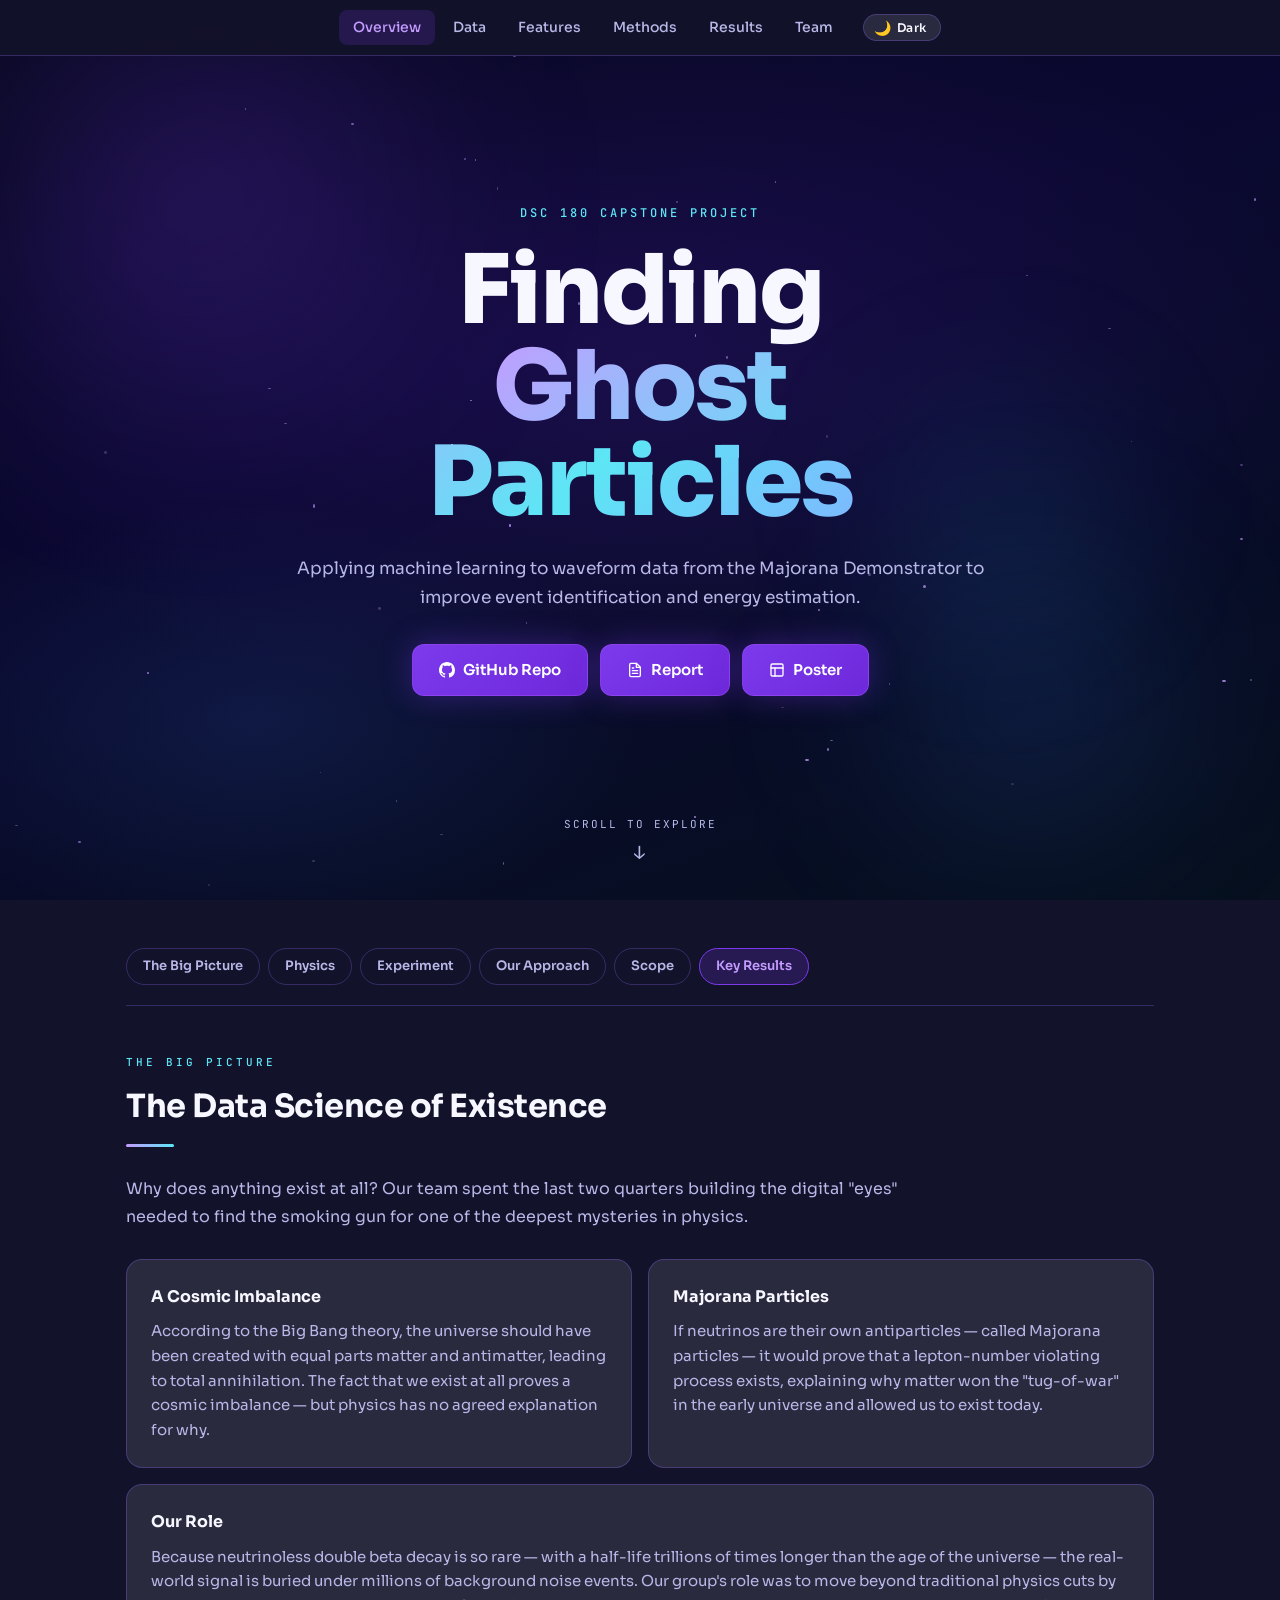
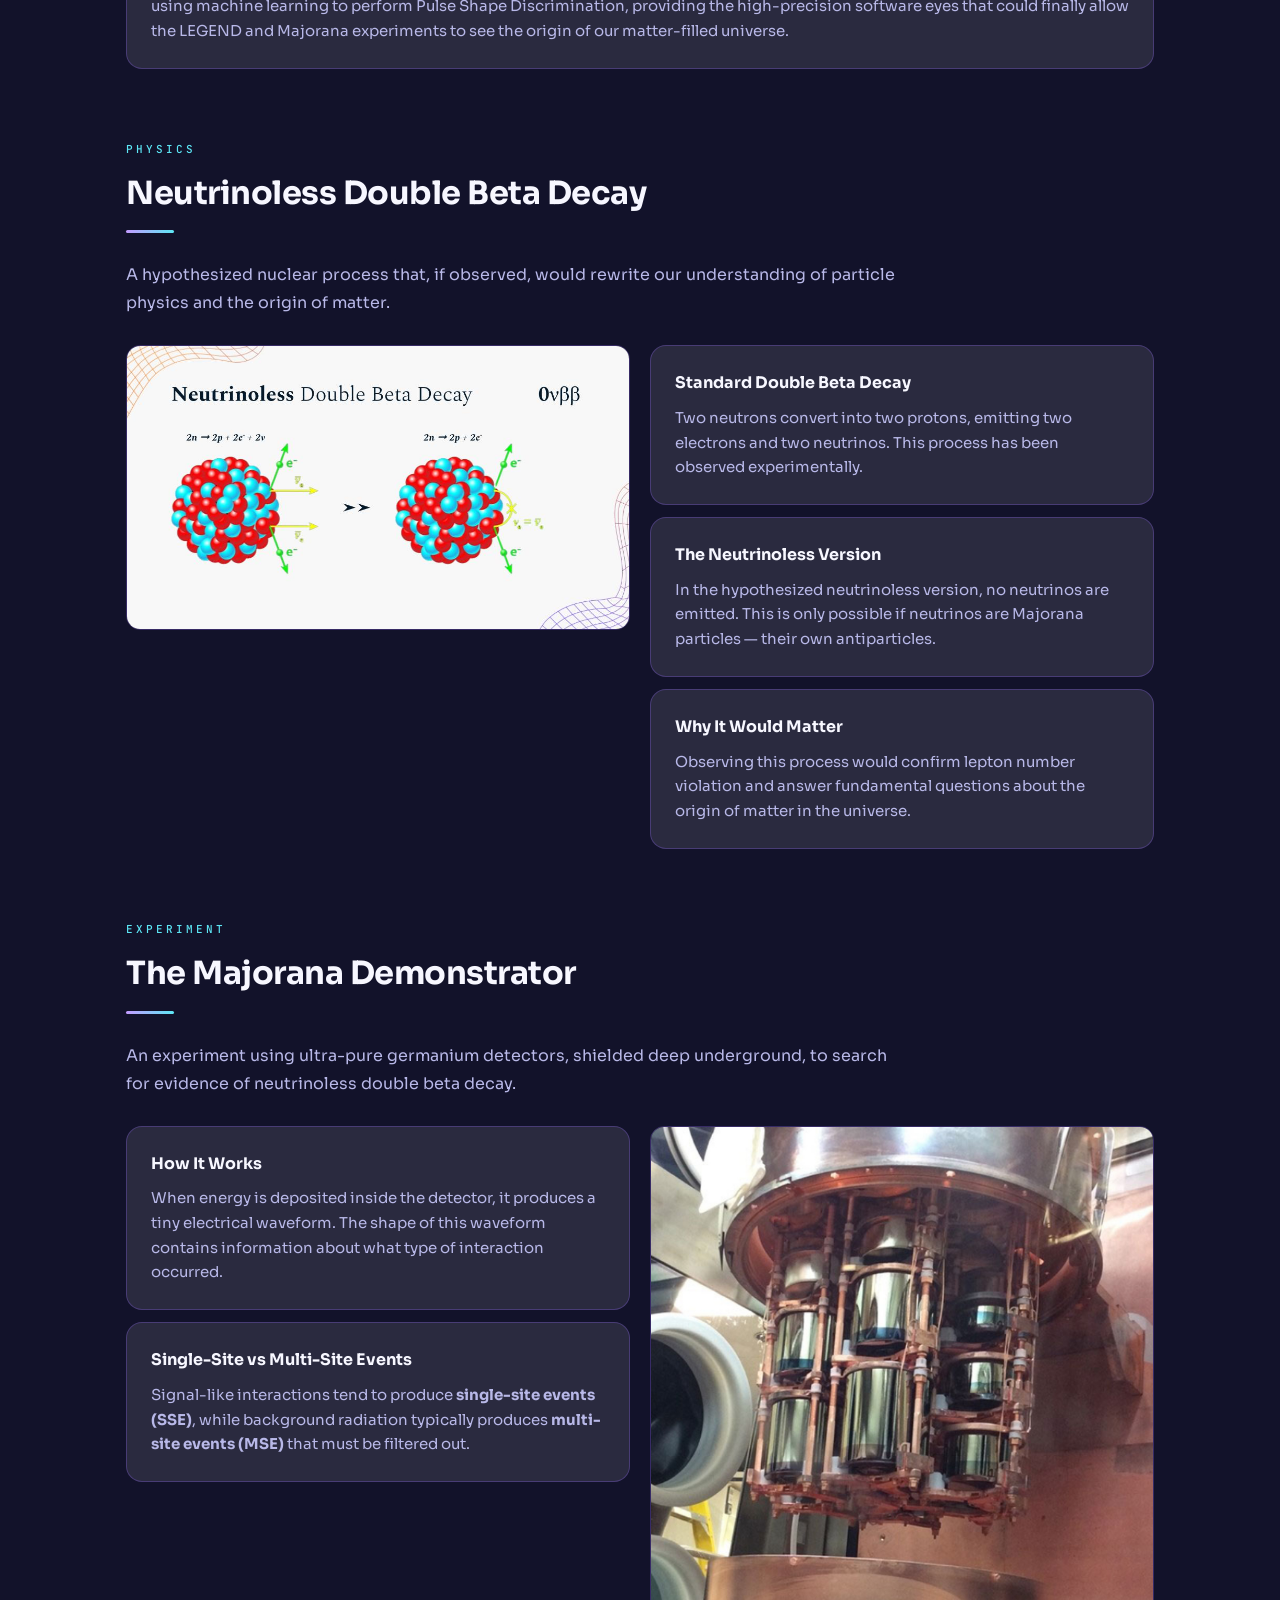
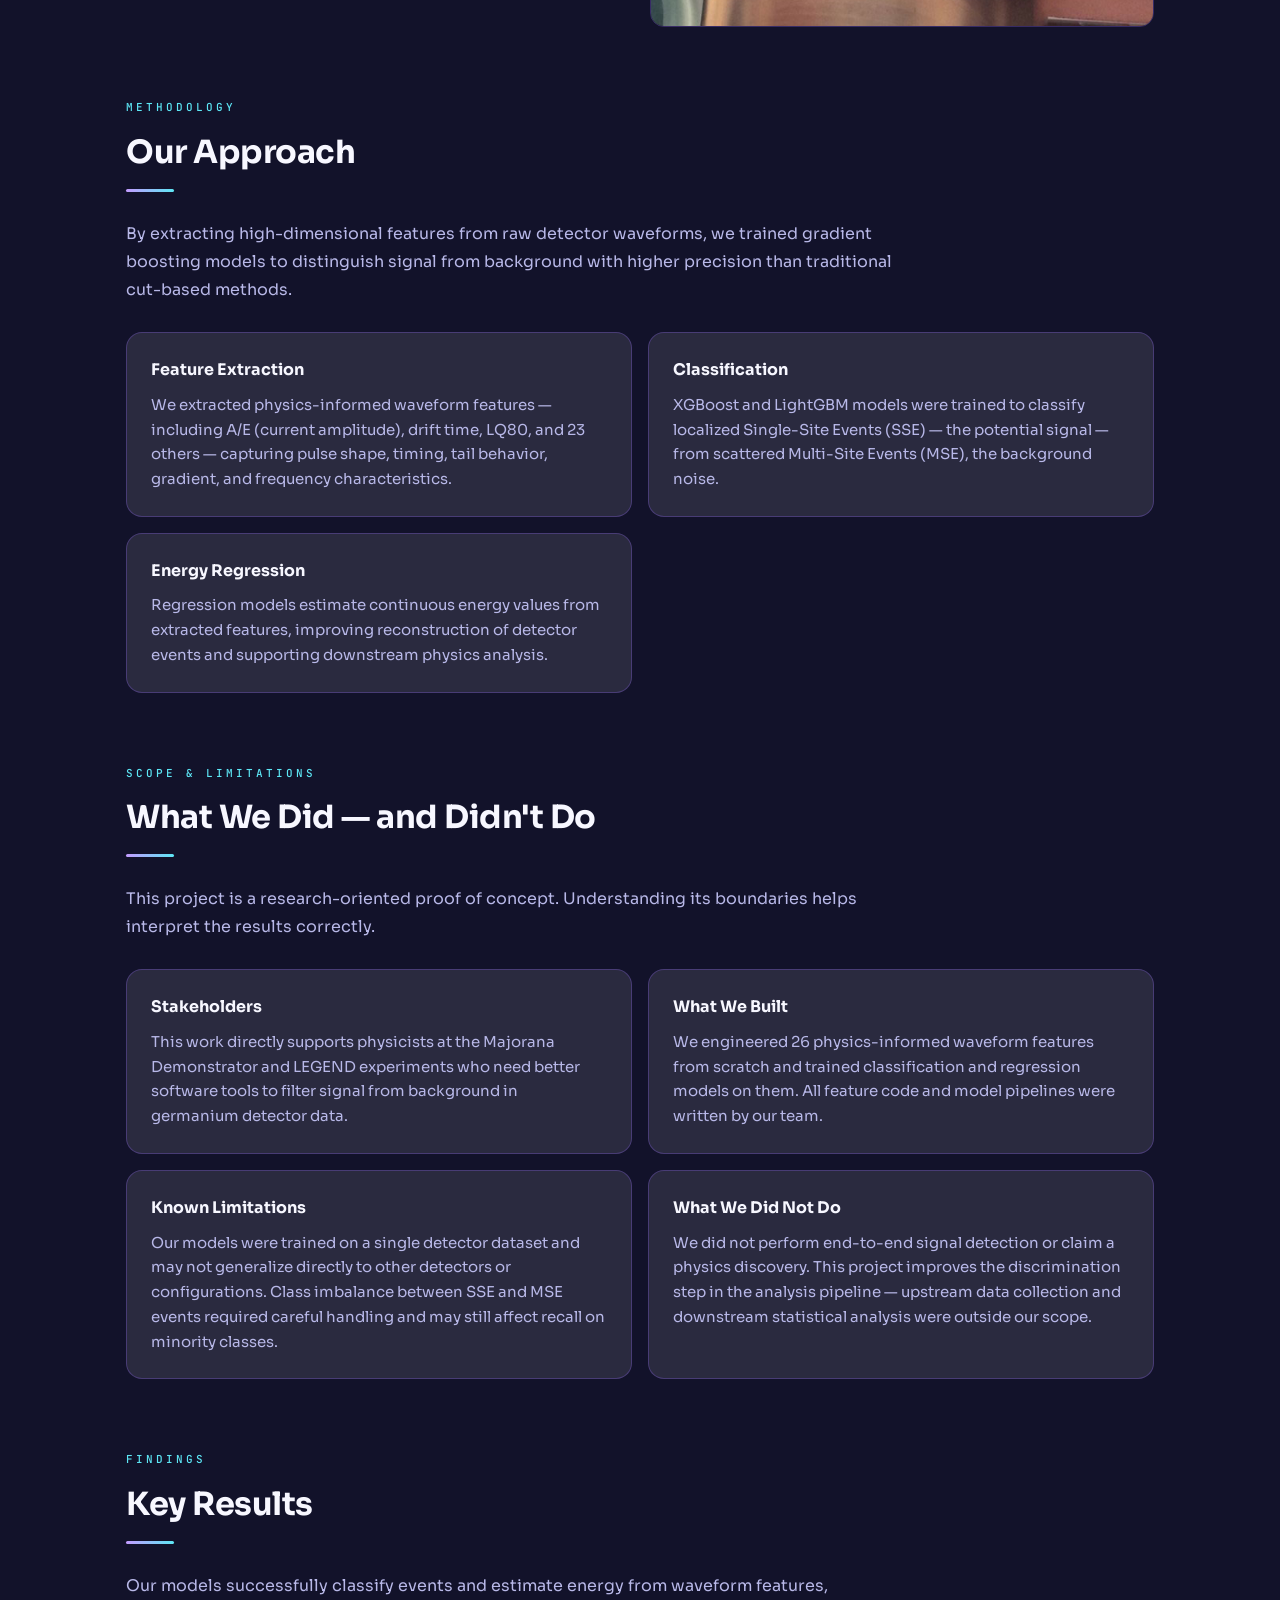
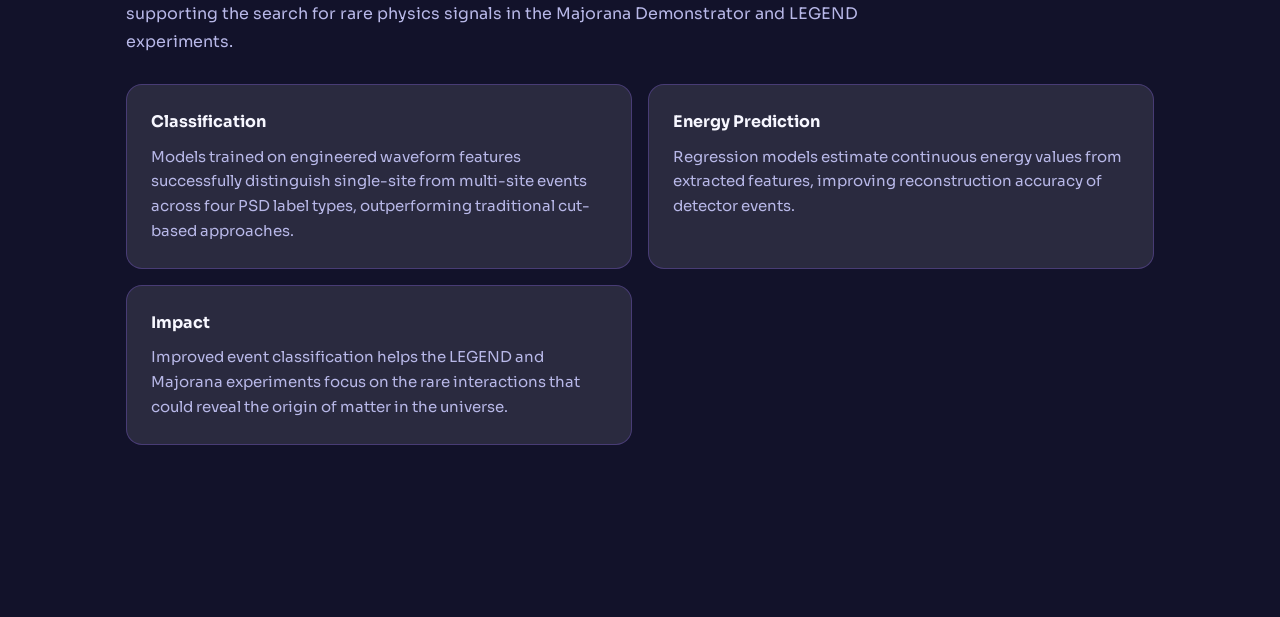
==== docs/index.html @ 9c604a99 "added dark/light theme" ====
<!DOCTYPE html>
<html lang="en">
<head>
  <meta charset="UTF-8" />
  <meta name="viewport" content="width=device-width, initial-scale=1.0" />
  <title>Majorana Neutrino Hunt</title>
  <link rel="preconnect" href="https://fonts.googleapis.com">
  <link rel="preconnect" href="https://fonts.gstatic.com" crossorigin>
  <link href="https://fonts.googleapis.com/css2?family=Sora:wght@300;400;600;700;800&family=JetBrains+Mono:wght@400;500&display=swap" rel="stylesheet">
  <link rel="stylesheet" href="style.css" />
</head>

<script>
  // Apply saved theme immediately
  const saved = localStorage.getItem('theme') || 'dark';
  if (saved === 'light') {
    document.documentElement.setAttribute('data-theme', 'light');
    document.getElementById('theme-toggle').innerHTML = '<span class="toggle-icon">☀️</span><span class="toggle-label">Light</span>';
  }

  function toggleTheme() {
    const isLight = document.documentElement.getAttribute('data-theme') === 'light';
    if (isLight) {
      document.documentElement.removeAttribute('data-theme');
      localStorage.setItem('theme', 'dark');
      document.getElementById('theme-toggle').innerHTML = '<span class="toggle-icon">🌙</span><span class="toggle-label">Dark</span>';
    } else {
      document.documentElement.setAttribute('data-theme', 'light');
      localStorage.setItem('theme', 'light');
      document.getElementById('theme-toggle').innerHTML = '<span class="toggle-icon">☀️</span><span class="toggle-label">Light</span>';
    }
  }
</script>

<body>

  <!-- STICKY TOP NAV -->
  <header class="topnav visible" id="topnav">
    <span class="topnav-brand">Majorana Neutrino Hunt</span>
    <nav class="topnav-links">
      <a href="index.html" class="active">Overview</a>
      <a href="data.html">Data</a>
      <a href="features.html">Features</a>
      <a href="methods.html">Methods</a>
      <a href="results.html">Results</a>
      <a href="team.html">Team</a>
    </nav>
    <button class="theme-toggle" id="theme-toggle" onclick="toggleTheme()">
      <span class="toggle-icon">🌙</span>
      <span class="toggle-label">Dark</span>
    </button>
  </header>

  <!-- HERO -->
  <section class="hero-screen">
    <div class="hero-bg">
      <div class="orb orb1"></div>
      <div class="orb orb2"></div>
      <div class="orb orb3"></div>
      <div class="particle-field" id="particles"></div>
    </div>
    <div class="hero-content">
      <p class="hero-eyebrow">DSC 180 Capstone Project</p>
      <h1 class="hero-title">Finding<br><span class="hero-accent">Ghost Particles</span></h1>
      <p class="hero-sub">
        Applying machine learning to waveform data from the Majorana Demonstrator
        to improve event identification and energy estimation.
      </p>
      <div class="hero-actions">
        <a class="btn-hero primary" href="https://github.com/YooNice100/Majorana-Neutrino-Hunt" target="_blank" rel="noopener noreferrer">
          <svg width="16" height="16" viewBox="0 0 24 24" fill="currentColor"><path d="M12 0C5.37 0 0 5.37 0 12c0 5.31 3.435 9.795 8.205 11.385.6.105.825-.255.825-.57 0-.285-.015-1.23-.015-2.235-3.015.555-3.795-.735-4.035-1.41-.135-.345-.72-1.41-1.23-1.695-.42-.225-1.02-.78-.015-.795.945-.015 1.62.87 1.845 1.23 1.08 1.815 2.805 1.305 3.495.99.105-.78.42-1.305.765-1.605-2.67-.3-5.46-1.335-5.46-5.925 0-1.305.465-2.385 1.23-3.225-.12-.3-.54-1.53.12-3.18 0 0 1.005-.315 3.3 1.23.96-.27 1.98-.405 3-.405s2.04.135 3 .405c2.295-1.56 3.3-1.23 3.3-1.23.66 1.65.24 2.88.12 3.18.765.84 1.23 1.905 1.23 3.225 0 4.605-2.805 5.625-5.475 5.925.435.375.81 1.095.81 2.22 0 1.605-.015 2.895-.015 3.3 0 .315.225.69.825.57A12.02 12.02 0 0 0 24 12c0-6.63-5.37-12-12-12z"/></svg>
          GitHub Repo
        </a>
        <a class="btn-hero primary" href="https://drive.google.com/file/d/1vQ7NH5tyK-c13f5FwqEniKJnLN0Y259-/view?usp=drive_link" target="_blank" rel="noopener noreferrer">
          <svg width="16" height="16" viewBox="0 0 24 24" fill="none" stroke="currentColor" stroke-width="2" stroke-linecap="round" stroke-linejoin="round"><path d="M14 2H6a2 2 0 0 0-2 2v16a2 2 0 0 0 2 2h12a2 2 0 0 0 2-2V8z"/><polyline points="14,2 14,8 20,8"/><line x1="16" y1="13" x2="8" y2="13"/><line x1="16" y1="17" x2="8" y2="17"/><polyline points="10,9 9,9 8,9"/></svg>
          Report
        </a>
        <a class="btn-hero primary" href="https://drive.google.com/file/d/1kSSpaYgGlfLMibaF32auNws9lFXYjbd7/view" target="_blank" rel="noopener noreferrer">
          <svg width="16" height="16" viewBox="0 0 24 24" fill="none" stroke="currentColor" stroke-width="2" stroke-linecap="round" stroke-linejoin="round"><rect x="3" y="3" width="18" height="18" rx="2"/><path d="M3 9h18"/><path d="M9 21V9"/></svg>
          Poster
        </a>
      </div>
    </div>
    <div class="hero-scroll-hint">
      <span>scroll to explore</span>
      <div class="scroll-arrow">↓</div>
    </div>
  </section>



  <main class="content-area">

      <div class="category-nav">
        <a href="#big-picture" class="cat-link active">The Big Picture</a>
        <a href="#physics" class="cat-link">Physics</a>
        <a href="#experiment" class="cat-link">Experiment</a>
        <a href="#approach" class="cat-link">Our Approach</a>
        <a href="#scope" class="cat-link">Scope</a>
        <a href="#results" class="cat-link">Key Results</a>
      </div>

    <!-- WHY THIS MATTERS -->
    <section id="big-picture" class="section">
      <div class="section-label">The Big Picture</div>
      <h2 class="section-heading">The Data Science of Existence</h2>
      <p class="section-intro">
        Why does anything exist at all? Our team spent the last two quarters building
        the digital "eyes" needed to find the smoking gun for one of the deepest
        mysteries in physics.
      </p>
      <div class="card-grid">
        <div class="card">
          <h3>A Cosmic Imbalance</h3>
          <p>
            According to the Big Bang theory, the universe should have been created with
            equal parts matter and antimatter, leading to total annihilation. The fact that
            we exist at all proves a cosmic imbalance — but physics has no agreed explanation for why.
          </p>
        </div>
        <div class="card">
          <h3>Majorana Particles</h3>
          <p>
            If neutrinos are their own antiparticles — called Majorana particles — it would
            prove that a lepton-number violating process exists, explaining why matter won
            the "tug-of-war" in the early universe and allowed us to exist today.
          </p>
        </div>
        <div class="card wide">
          <h3>Our Role</h3>
          <p>
            Because neutrinoless double beta decay is so rare — with a half-life trillions of
            times longer than the age of the universe — the real-world signal is buried under
            millions of background noise events. Our group's role was to move beyond traditional
            physics cuts by using machine learning to perform Pulse Shape Discrimination,
            providing the high-precision software eyes that could finally allow the LEGEND and
            Majorana experiments to see the origin of our matter-filled universe.
          </p>
        </div>
      </div>
    </section>

    <!-- NEUTRINOLESS DOUBLE BETA DECAY -->
    <section id="physics" class="section">
      <div class="section-label">Physics</div>
      <h2 class="section-heading">Neutrinoless Double Beta Decay</h2>
      <p class="section-intro">
        A hypothesized nuclear process that, if observed, would rewrite our understanding
        of particle physics and the origin of matter.
      </p>
      <div class="two-col">
        <div class="image-block">
          <img src="images/neutrinolessdoublebetadecay.jpg"
               alt="Diagram comparing standard double beta decay and neutrinoless double beta decay">
        </div>
        <div class="card-stack">
          <div class="card">
            <h3>Standard Double Beta Decay</h3>
            <p>Two neutrons convert into two protons, emitting two electrons and two neutrinos. This process has been observed experimentally.</p>
          </div>
          <div class="card">
            <h3>The Neutrinoless Version</h3>
            <p>In the hypothesized neutrinoless version, no neutrinos are emitted. This is only possible if neutrinos are Majorana particles — their own antiparticles.</p>
          </div>
          <div class="card">
            <h3>Why It Would Matter</h3>
            <p>Observing this process would confirm lepton number violation and answer fundamental questions about the origin of matter in the universe.</p>
          </div>
        </div>
      </div>
    </section>

    <!-- THE MAJORANA DEMONSTRATOR -->
    <section id="experiment" class="section">
      <div class="section-label">Experiment</div>
      <h2 class="section-heading">The Majorana Demonstrator</h2>
      <p class="section-intro">
        An experiment using ultra-pure germanium detectors, shielded deep underground,
        to search for evidence of neutrinoless double beta decay.
      </p>
      <div class="two-col">
        <div class="card-stack">
          <div class="card">
            <h3>How It Works</h3>
            <p>When energy is deposited inside the detector, it produces a tiny electrical waveform. The shape of this waveform contains information about what type of interaction occurred.</p>
          </div>
          <div class="card">
            <h3>Single-Site vs Multi-Site Events</h3>
            <p>Signal-like interactions tend to produce <strong>single-site events (SSE)</strong>, while background radiation typically produces <strong>multi-site events (MSE)</strong> that must be filtered out.</p>
          </div>
        </div>
        <div class="image-block">
          <img src="images/germaniumdetector.jpg"
               alt="Germanium detector array used in the Majorana Demonstrator experiment">
        </div>
      </div>
    </section>

    <!-- OUR APPROACH -->
    <section id="approach" class="section">
      <div class="section-label">Methodology</div>
      <h2 class="section-heading">Our Approach</h2>
      <p class="section-intro">
        By extracting high-dimensional features from raw detector waveforms, we trained
        gradient boosting models to distinguish signal from background with higher precision
        than traditional cut-based methods.
      </p>
      <div class="card-grid">
        <div class="card">
          <h3>Feature Extraction</h3>
          <p>
            We extracted physics-informed waveform features — including A/E (current amplitude),
            drift time, LQ80, and 23 others — capturing pulse shape, timing, tail behavior,
            gradient, and frequency characteristics.
          </p>
        </div>
        <div class="card">
          <h3>Classification</h3>
          <p>
            XGBoost and LightGBM models were trained to classify localized
            Single-Site Events (SSE) — the potential signal — from scattered
            Multi-Site Events (MSE), the background noise.
          </p>
        </div>
        <div class="card">
          <h3>Energy Regression</h3>
          <p>
            Regression models estimate continuous energy values from extracted features,
            improving reconstruction of detector events and supporting downstream
            physics analysis.
          </p>
        </div>
      </div>
    </section>

    <!-- SCOPE & LIMITATIONS -->
    <section id="scope" class="section">
      <div class="section-label">Scope & Limitations</div>
      <h2 class="section-heading">What We Did — and Didn't Do</h2>
      <p class="section-intro">
        This project is a research-oriented proof of concept. Understanding
        its boundaries helps interpret the results correctly.
      </p>
      <div class="card-grid">
        <div class="card">
          <h3>Stakeholders</h3>
          <p>
            This work directly supports physicists at the Majorana Demonstrator
            and LEGEND experiments who need better software tools to filter signal
            from background in germanium detector data.
          </p>
        </div>
        <div class="card">
          <h3>What We Built</h3>
          <p>
            We engineered 26 physics-informed waveform features from scratch and
            trained classification and regression models on them. All feature
            code and model pipelines were written by our team.
          </p>
        </div>
        <div class="card">
          <h3>Known Limitations</h3>
          <p>
            Our models were trained on a single detector dataset and may not
            generalize directly to other detectors or configurations. Class
            imbalance between SSE and MSE events required careful handling and
            may still affect recall on minority classes.
          </p>
        </div>
        <div class="card">
          <h3>What We Did Not Do</h3>
          <p>
            We did not perform end-to-end signal detection or claim a physics
            discovery. This project improves the discrimination step in the
            analysis pipeline — upstream data collection and downstream
            statistical analysis were outside our scope.
          </p>
        </div>
      </div>
    </section>

    <!-- KEY RESULTS -->
    <section id="results" class="section">
      <div class="section-label">Findings</div>
      <h2 class="section-heading">Key Results</h2>
      <p class="section-intro">
        Our models successfully classify events and estimate energy from waveform features,
        supporting the search for rare physics signals in the Majorana Demonstrator and LEGEND experiments.
      </p>
      <div class="card-grid">
        <div class="card">
          <h3>Classification</h3>
          <p>Models trained on engineered waveform features successfully distinguish single-site from multi-site events across four PSD label types, outperforming traditional cut-based approaches.</p>
        </div>
        <div class="card">
          <h3>Energy Prediction</h3>
          <p>Regression models estimate continuous energy values from extracted features, improving reconstruction accuracy of detector events.</p>
        </div>
        <div class="card">
          <h3>Impact</h3>
          <p>Improved event classification helps the LEGEND and Majorana experiments focus on the rare interactions that could reveal the origin of matter in the universe.</p>
        </div>
      </div>

     
    </section>

  </main>

  <script>
    // Category nav scroll-spy
    const sections = document.querySelectorAll('section[id]');
    const catLinks = document.querySelectorAll('.cat-link');
    const navObs = new IntersectionObserver((entries) => {
      entries.forEach(e => {
        if (e.isIntersecting) {
          catLinks.forEach(l => l.classList.remove('active'));
          const active = document.querySelector(`.cat-link[href="#${e.target.id}"]`);
          if (active) active.classList.add('active');
        }
      });
    }, { rootMargin: '-30% 0px -60% 0px' });
    sections.forEach(s => navObs.observe(s));

    const field = document.getElementById('particles');
    for (let i = 0; i < 60; i++) {
      const dot = document.createElement('div');
      dot.className = 'particle';
      dot.style.cssText = `
        left: ${Math.random() * 100}%;
        top: ${Math.random() * 100}%;
        animation-delay: ${Math.random() * 6}s;
        animation-duration: ${4 + Math.random() * 6}s;
        width: ${1 + Math.random() * 2.5}px;
        height: ${1 + Math.random() * 2.5}px;
        opacity: ${0.2 + Math.random() * 0.6};
      `;
      field.appendChild(dot);
    }
  </script>
</body>
</html>
---- docs/style.css ----
/* ============================================================
   ROOT & RESET
   ============================================================ */

/* DEFAULT: Dark theme */
:root {
  --bg: #12122a;
  --bg-surface: #1a1a3a;
  --text: #f7f7ff;
  --text-muted: #b8b8e8;
  --border: rgba(150, 110, 255, 0.28);
  --accent: #7c3aed;
  --accent-bright: #c39bff;
  --accent-blue: #7fb6ff;
  --accent-cyan: #5de6f5;
  --card-bg: rgba(255, 255, 255, 0.10);
  --card-hover: rgba(124, 58, 237, 0.18);
  --nav-bg: rgba(18, 18, 42, 0.95);
  --nav-h: 56px;
}

/* LIGHT theme overrides */
[data-theme="light"] {
  --bg: #f4f4fb;
  --bg-surface: #eaeaf5;
  --text: #0f0f2a;
  --text-muted: #5a5a8a;
  --border: rgba(100, 60, 200, 0.18);
  --accent: #7c3aed;
  --accent-bright: #6d28d9;
  --accent-blue: #2563eb;
  --accent-cyan: #0891b2;
  --card-bg: rgba(124, 58, 237, 0.06);
  --card-hover: rgba(124, 58, 237, 0.12);
  --nav-bg: rgba(244, 244, 251, 0.95);
}

* { box-sizing: border-box; margin: 0; padding: 0; }

html { scroll-behavior: smooth; }

body {
  font-family: 'Sora', system-ui, sans-serif;
  background: var(--bg);
  color: var(--text);
  line-height: 1.6;
  overflow-x: hidden;
  transition: background 0.3s ease, color 0.3s ease;
}

/* ============================================================
   STICKY TOP NAV
   ============================================================ */
.topnav {
  position: fixed;
  top: 0; left: 0; right: 0;
  z-index: 100;
  height: var(--nav-h);
  background: var(--nav-bg);
  backdrop-filter: blur(16px);
  -webkit-backdrop-filter: blur(16px);
  border-bottom: 1px solid var(--border);
  display: flex;
  align-items: center;
  justify-content: center;
  padding: 0 36px;
  gap: 16px;
  opacity: 0;
  pointer-events: none;
  transform: translateY(-100%);
  transition: opacity 0.3s ease, transform 0.3s ease, background 0.3s ease;
}

.topnav-brand { display: none; }

.topnav.visible {
  opacity: 1;
  pointer-events: all;
  transform: translateY(0);
}

body.subpage .topnav { justify-content: space-between; }

.topnav-links { display: flex; gap: 4px; }

.topnav-links a {
  text-decoration: none;
  color: var(--text-muted);
  padding: 6px 14px;
  border-radius: 8px;
  font-size: 14px;
  font-weight: 500;
  transition: color 0.2s, background 0.2s;
}

.topnav-links a:hover { color: var(--text); background: var(--card-bg); }

.topnav-links a.active {
  color: var(--accent-bright);
  background: rgba(124, 58, 237, 0.18);
}

/* ============================================================
   THEME TOGGLE BUTTON
   ============================================================ */
.theme-toggle {
  display: flex;
  align-items: center;
  gap: 6px;
  background: var(--card-bg);
  border: 1px solid var(--border);
  color: var(--text);
  border-radius: 20px;
  padding: 5px 14px 5px 10px;
  cursor: pointer;
  font-size: 12px;
  font-family: inherit;
  font-weight: 600;
  letter-spacing: 0.3px;
  transition: background 0.2s, border-color 0.2s, color 0.2s;
  flex-shrink: 0;
  white-space: nowrap;
}

.theme-toggle:hover {
  background: var(--card-hover);
  border-color: var(--accent);
}

.theme-toggle .toggle-icon { font-size: 14px; line-height: 1; }

@media (max-width: 640px) {
  .theme-toggle .toggle-label { display: none; }
}

/* ============================================================
   HERO SCREEN
   ============================================================ */
.hero-screen {
  position: relative;
  min-height: 100vh;
  display: flex;
  align-items: center;
  justify-content: center;
  overflow: hidden;
}

.hero-bg {
  position: absolute;
  inset: 0;
  background: radial-gradient(ellipse 80% 60% at 50% 40%, rgba(99, 40, 200, 0.18) 0%, transparent 70%),
              radial-gradient(ellipse 50% 40% at 20% 80%, rgba(59, 130, 246, 0.12) 0%, transparent 60%),
              linear-gradient(160deg, #080820 0%, #0a0830 40%, #06101e 100%);
  transition: background 0.4s ease;
}

[data-theme="light"] .hero-bg {
  background: radial-gradient(ellipse 80% 60% at 50% 40%, rgba(99, 40, 200, 0.10) 0%, transparent 70%),
              radial-gradient(ellipse 50% 40% at 20% 80%, rgba(59, 130, 246, 0.08) 0%, transparent 60%),
              linear-gradient(160deg, #f0f0fa 0%, #ece8f8 40%, #e8f0fb 100%);
}

.orb { position: absolute; border-radius: 50%; filter: blur(80px); pointer-events: none; }

.orb1 {
  width: 600px; height: 600px;
  background: radial-gradient(circle, rgba(124, 58, 237, 0.25) 0%, transparent 70%);
  top: -100px; left: -100px;
  animation: drift1 20s ease-in-out infinite;
}

.orb2 {
  width: 400px; height: 400px;
  background: radial-gradient(circle, rgba(59, 130, 246, 0.2) 0%, transparent 70%);
  bottom: 0; right: 50px;
  animation: drift2 16s ease-in-out infinite;
}

.orb3 {
  width: 300px; height: 300px;
  background: radial-gradient(circle, rgba(6, 182, 212, 0.15) 0%, transparent 70%);
  top: 40%; right: 10%;
  animation: drift1 22s ease-in-out infinite reverse;
}

@keyframes drift1 {
  0%, 100% { transform: translate(0, 0); }
  33% { transform: translate(40px, -30px); }
  66% { transform: translate(-20px, 40px); }
}

@keyframes drift2 {
  0%, 100% { transform: translate(0, 0); }
  50% { transform: translate(-50px, -40px); }
}

.particle-field { position: absolute; inset: 0; }

.particle {
  position: absolute;
  border-radius: 50%;
  background: var(--accent-bright);
  animation: float-particle linear infinite;
}

@keyframes float-particle {
  0% { transform: translateY(0) scale(1); opacity: 0; }
  10% { opacity: 1; }
  90% { opacity: 1; }
  100% { transform: translateY(-80px) scale(0.5); opacity: 0; }
}

.hero-content {
  position: relative;
  z-index: 2;
  text-align: center;
  padding: 40px 24px;
  max-width: 780px;
  animation: hero-in 1.2s cubic-bezier(0.2, 0.8, 0.3, 1) both;
}

@keyframes hero-in {
  from { opacity: 0; transform: translateY(30px); }
  to { opacity: 1; transform: translateY(0); }
}

.hero-eyebrow {
  font-family: 'JetBrains Mono', monospace;
  font-size: 12px;
  font-weight: 500;
  letter-spacing: 3px;
  text-transform: uppercase;
  color: var(--accent-cyan);
  margin-bottom: 20px;
  animation: hero-in 1s 0.1s both;
}

.hero-title {
  font-size: clamp(52px, 10vw, 96px);
  font-weight: 800;
  line-height: 1.0;
  letter-spacing: -2px;
  color: var(--text);
  margin-bottom: 24px;
  animation: hero-in 1s 0.2s both;
}

.hero-accent {
  background: linear-gradient(135deg, var(--accent-bright) 0%, var(--accent-cyan) 60%, var(--accent-blue) 100%);
  -webkit-background-clip: text;
  -webkit-text-fill-color: transparent;
  background-clip: text;
}

.hero-sub {
  font-size: 17px;
  color: var(--text-muted);
  max-width: 56ch;
  margin: 0 auto 32px;
  line-height: 1.7;
  animation: hero-in 1s 0.35s both;
}

.hero-actions {
  animation: hero-in 1s 0.5s both;
  display: flex;
  flex-wrap: wrap;
  gap: 12px;
  justify-content: center;
}

.btn-hero {
  display: inline-flex;
  align-items: center;
  gap: 8px;
  padding: 13px 26px;
  border-radius: 12px;
  text-decoration: none;
  font-weight: 600;
  font-size: 15px;
  transition: all 0.2s ease;
  border: 1px solid transparent;
}

.btn-hero.primary {
  background: linear-gradient(135deg, var(--accent) 0%, #6d28d9 100%);
  color: #fff;
  border-color: rgba(168, 85, 247, 0.4);
  box-shadow: 0 0 30px rgba(124, 58, 237, 0.35);
}

.btn-hero.primary:hover {
  transform: translateY(-2px);
  box-shadow: 0 0 50px rgba(124, 58, 237, 0.55);
}

.btn-hero.secondary {
  background: rgba(255, 255, 255, 0.08);
  color: var(--text);
  border-color: rgba(150, 110, 255, 0.35);
  backdrop-filter: blur(8px);
}

[data-theme="light"] .btn-hero.secondary {
  background: rgba(124, 58, 237, 0.08);
  border-color: var(--border);
}

.btn-hero.secondary:hover {
  background: rgba(255, 255, 255, 0.14);
  border-color: var(--accent-bright);
  transform: translateY(-2px);
}

.hero-scroll-hint {
  position: absolute;
  bottom: 32px;
  left: 50%;
  transform: translateX(-50%);
  display: flex;
  flex-direction: column;
  align-items: center;
  gap: 6px;
  color: var(--text-muted);
  font-size: 11px;
  font-family: 'JetBrains Mono', monospace;
  letter-spacing: 2px;
  text-transform: uppercase;
  animation: scroll-hint-in 1s 1s both;
}

@keyframes scroll-hint-in {
  from { opacity: 0; transform: translateX(-50%) translateY(10px); }
  to   { opacity: 1; transform: translateX(-50%) translateY(0); }
}

.scroll-arrow { animation: bounce 2s ease-in-out infinite; font-size: 18px; }

@keyframes bounce {
  0%, 100% { transform: translateY(0); }
  50% { transform: translateY(6px); }
}

/* ============================================================
   INLINE NAV
   ============================================================ */
.inline-nav {
  background: var(--bg-surface);
  border-bottom: 1px solid var(--border);
  position: relative;
  z-index: 10;
}

.inline-nav.pinned { position: relative; }

.inline-nav-inner {
  max-width: 1100px;
  margin: 0 auto;
  padding: 0 36px;
  display: flex;
  justify-content: center;
}

.inline-nav-links {
  display: flex;
  gap: 2px;
  overflow-x: auto;
  scrollbar-width: none;
  justify-content: center;
}
.inline-nav-links::-webkit-scrollbar { display: none; }

.inline-nav-links a {
  text-decoration: none;
  color: var(--text-muted);
  padding: 14px 18px;
  font-size: 14px;
  font-weight: 500;
  white-space: nowrap;
  border-bottom: 2px solid transparent;
  transition: color 0.2s, border-color 0.2s;
}

.inline-nav-links a:hover { color: var(--text); }

.inline-nav-links a.active {
  color: var(--accent-bright);
  border-bottom-color: var(--accent-bright);
}

/* ============================================================
   MAIN CONTENT
   ============================================================ */
.content-area {
  max-width: 1100px;
  margin: 0 auto;
  padding: 48px 36px 100px;
}

.note-banner {
  display: flex;
  align-items: flex-start;
  gap: 12px;
  background: rgba(109, 40, 217, 0.1);
  border: 1px solid rgba(109, 40, 217, 0.35);
  border-left: 4px solid var(--accent);
  padding: 14px 18px;
  border-radius: 12px;
  color: #c4b5fd;
  font-size: 14px;
  margin-bottom: 48px;
  line-height: 1.5;
}

[data-theme="light"] .note-banner { color: var(--accent); }

.note-icon { font-size: 18px; flex-shrink: 0; }

.section { margin-bottom: 64px; }

.section-heading {
  font-size: 32px;
  font-weight: 700;
  margin-bottom: 28px;
  letter-spacing: -0.5px;
  color: var(--text);
  position: relative;
  padding-bottom: 14px;
}

.section-heading::after {
  content: '';
  position: absolute;
  bottom: 0; left: 0;
  width: 48px; height: 3px;
  background: linear-gradient(90deg, var(--accent-bright), var(--accent-cyan));
  border-radius: 2px;
}

.card-grid { display: grid; grid-template-columns: 1fr 1fr; gap: 16px; }

.card {
  background: var(--card-bg);
  border: 1px solid var(--border);
  border-radius: 16px;
  padding: 24px;
  transition: background 0.2s, border-color 0.2s, transform 0.2s;
}

.card:hover { background: var(--card-hover); border-color: rgba(120, 80, 255, 0.4); transform: translateY(-2px); }
.card.wide { grid-column: 1 / -1; }
.card-icon { font-size: 28px; margin-bottom: 12px; }
.card h3 { font-size: 16px; font-weight: 700; margin-bottom: 10px; color: var(--text); }
.card p { font-size: 15px; color: var(--text-muted); line-height: 1.65; }

/* ============================================================
   RESPONSIVE
   ============================================================ */
@media (max-width: 640px) {
  .card-grid { grid-template-columns: 1fr; }
  .card.wide { grid-column: auto; }
  .topnav-brand { display: none; }
  .hero-title { letter-spacing: -1px; }
  .content-area { padding: 32px 20px 60px; }
  .inline-nav-inner { padding: 0 20px; }
}

/* ============================================================
   SUBPAGE LAYOUT
   ============================================================ */
body.subpage { background: var(--bg); }

body.subpage .topnav {
  opacity: 1;
  pointer-events: all;
  transform: translateY(0);
}

.subpage-layout { padding-top: var(--nav-h); min-height: 100vh; }

.page-header {
  background: linear-gradient(135deg, rgba(99,40,200,0.18) 0%, rgba(59,130,246,0.1) 100%),
              var(--bg-surface);
  border-bottom: 1px solid var(--border);
  padding: 52px 36px 44px;
  transition: background 0.3s ease;
}

[data-theme="light"] .page-header {
  background: linear-gradient(135deg, rgba(124,58,237,0.08) 0%, rgba(59,130,246,0.06) 100%),
              var(--bg-surface);
}

.page-header-inner { max-width: 900px; margin: 0 auto; }

.page-eyebrow {
  font-family: 'JetBrains Mono', monospace;
  font-size: 11px;
  font-weight: 500;
  letter-spacing: 3px;
  text-transform: uppercase;
  color: var(--accent-cyan);
  margin-bottom: 12px;
}

.page-title {
  font-size: clamp(32px, 5vw, 52px);
  font-weight: 800;
  letter-spacing: -1px;
  color: var(--text);
  margin-bottom: 14px;
  line-height: 1.1;
}

.page-desc { font-size: 16px; color: var(--text-muted); max-width: 60ch; line-height: 1.7; }

.subpage-content { max-width: 1100px; margin: 0 auto; padding: 40px 36px 100px; }

.category-nav {
  display: flex;
  gap: 8px;
  flex-wrap: wrap;
  margin-bottom: 48px;
  padding-bottom: 20px;
  border-bottom: 1px solid var(--border);
}

.cat-link {
  text-decoration: none;
  font-size: 13px;
  font-weight: 600;
  padding: 7px 16px;
  border-radius: 999px;
  border: 1px solid var(--border);
  color: var(--text-muted);
  transition: all 0.2s;
}

.cat-link:hover { color: var(--text); border-color: rgba(120,80,255,0.5); }

.cat-link.active {
  background: rgba(124,58,237,0.2);
  border-color: var(--accent);
  color: var(--accent-bright);
}

[data-theme="light"] .cat-link.active { color: var(--accent); }

.feature-section { margin-bottom: 60px; scroll-margin-top: calc(var(--nav-h) + 20px); }
.feature-section-header { margin-bottom: 24px; }
.feature-section-header h2 { font-size: 24px; font-weight: 700; color: var(--text); margin: 8px 0 6px; letter-spacing: -0.3px; }
.feature-section-header p { font-size: 14px; color: var(--text-muted); }

.feature-section-badge {
  display: inline-block;
  font-family: 'JetBrains Mono', monospace;
  font-size: 10px;
  font-weight: 500;
  letter-spacing: 2px;
  text-transform: uppercase;
  padding: 4px 10px;
  border-radius: 4px;
  margin-bottom: 4px;
}

.feature-section-badge.time { background: rgba(124,58,237,0.2); color: #c4b5fd; }
.feature-section-badge.tail { background: rgba(59,130,246,0.2); color: #93c5fd; }
.feature-section-badge.grad { background: rgba(6,182,212,0.2); color: #67e8f9; }
.feature-section-badge.freq { background: rgba(16,185,129,0.2); color: #6ee7b7; }

[data-theme="light"] .feature-section-badge.time { color: #6d28d9; }
[data-theme="light"] .feature-section-badge.tail { color: #1d4ed8; }
[data-theme="light"] .feature-section-badge.grad { color: #0891b2; }
[data-theme="light"] .feature-section-badge.freq { color: #059669; }

.feature-grid { display: grid; grid-template-columns: repeat(auto-fill, minmax(240px, 1fr)); gap: 12px; }

.feature-card {
  background: var(--card-bg);
  border: 1px solid var(--border);
  border-radius: 12px;
  padding: 18px 18px 16px;
  transition: background 0.2s, border-color 0.2s, transform 0.2s;
}

.feature-card:hover { background: var(--card-hover); border-color: rgba(120,80,255,0.4); transform: translateY(-2px); }
.feature-card p { font-size: 13.5px; color: var(--text-muted); line-height: 1.6; margin-top: 10px; }

.feat-tag {
  display: inline-block;
  font-family: 'JetBrains Mono', monospace;
  font-size: 13px;
  font-weight: 500;
  padding: 3px 10px;
  border-radius: 6px;
  letter-spacing: 0.3px;
}

.feat-tag.time { background: rgba(124,58,237,0.2); color: #c4b5fd; }
.feat-tag.tail { background: rgba(59,130,246,0.2); color: #93c5fd; }
.feat-tag.grad { background: rgba(6,182,212,0.2); color: #67e8f9; }
.feat-tag.freq { background: rgba(16,185,129,0.2); color: #6ee7b7; }

[data-theme="light"] .feat-tag.time { color: #6d28d9; }
[data-theme="light"] .feat-tag.tail { color: #1d4ed8; }
[data-theme="light"] .feat-tag.grad { color: #0891b2; }
[data-theme="light"] .feat-tag.freq { color: #059669; }

@media (max-width: 640px) {
  .page-header { padding: 36px 20px 32px; }
  .subpage-content { padding: 28px 20px 60px; }
  .feature-grid { grid-template-columns: 1fr; }
  .stat-row { grid-template-columns: 1fr; }
  .importance-row { grid-template-columns: 120px 1fr 40px; }
  .team-grid { grid-template-columns: 1fr; }
}

/* ============================================================
   RESULTS PAGE COMPONENTS
   ============================================================ */
.results-section-title { margin-bottom: 20px; }
.results-section-title h2 { font-size: 28px; font-weight: 700; color: var(--text); margin: 8px 0 8px; letter-spacing: -0.3px; }
.results-section-title p { font-size: 15px; color: var(--text-muted); max-width: 70ch; line-height: 1.7; }

.results-section-divider { border: none; border-top: 1px solid var(--border); margin-bottom: 40px; }

.metric-strip { display: flex; flex-wrap: wrap; gap: 10px; margin-top: 20px; }

.metric-chip {
  display: flex;
  flex-direction: column;
  gap: 3px;
  background: var(--card-bg);
  border: 1px solid var(--border);
  border-radius: 10px;
  padding: 10px 16px;
  min-width: 140px;
}

.metric-chip-label { font-family: 'JetBrains Mono', monospace; font-size: 10px; letter-spacing: 1.5px; text-transform: uppercase; color: var(--text-muted); }
.metric-chip-value { font-size: 14px; font-weight: 700; color: var(--text); }

.result-subsection {
  background: var(--card-bg);
  border: 1px solid var(--border);
  border-radius: 18px;
  padding: 28px;
  margin-bottom: 20px !important;
  transition: border-color 0.2s;
}

.result-subsection:hover { border-color: rgba(120, 80, 255, 0.35); }

.result-subsection-header {
  display: flex;
  align-items: center;
  justify-content: space-between;
  margin-bottom: 24px;
  flex-wrap: wrap;
  gap: 12px;
}

.result-owner-badge { display: flex; align-items: center; gap: 14px; }

.owner-avatar {
  width: 44px; height: 44px;
  border-radius: 50%;
  display: flex; align-items: center; justify-content: center;
  font-size: 16px; font-weight: 800; color: #fff;
  flex-shrink: 0; letter-spacing: -0.5px;
}

.reg-avatar { background: linear-gradient(135deg, var(--accent) 0%, var(--accent-blue) 100%); font-size: 12px; }

.owner-name { display: block; font-size: 15px; font-weight: 700; color: var(--text); }
.owner-label { display: block; font-family: 'JetBrains Mono', monospace; font-size: 11px; color: var(--text-muted); margin-top: 2px; }

.result-meta-pill {
  font-family: 'JetBrains Mono', monospace;
  font-size: 11px; font-weight: 600;
  letter-spacing: 1px; text-transform: uppercase;
  padding: 5px 14px; border-radius: 999px;
}

.result-meta-pill.time { background: rgba(124,58,237,0.2); color: #c4b5fd; border: 1px solid rgba(124,58,237,0.3); }
.result-meta-pill.tail { background: rgba(59,130,246,0.2); color: #93c5fd; border: 1px solid rgba(59,130,246,0.3); }
.result-meta-pill.grad { background: rgba(6,182,212,0.2); color: #67e8f9; border: 1px solid rgba(6,182,212,0.3); }
.result-meta-pill.freq { background: rgba(16,185,129,0.2); color: #6ee7b7; border: 1px solid rgba(16,185,129,0.3); }

[data-theme="light"] .result-meta-pill.time { color: #6d28d9; }
[data-theme="light"] .result-meta-pill.tail { color: #1d4ed8; }
[data-theme="light"] .result-meta-pill.grad { color: #0891b2; }
[data-theme="light"] .result-meta-pill.freq { color: #059669; }

.result-body { display: grid; grid-template-columns: repeat(3, 1fr); gap: 12px; margin-bottom: 24px; }

.score-card {
  background: rgba(255,255,255,0.03);
  border: 1px solid var(--border);
  border-radius: 12px; padding: 18px 20px; text-align: center;
}

[data-theme="light"] .score-card { background: rgba(124,58,237,0.04); }

.score-label { font-family: 'JetBrains Mono', monospace; font-size: 11px; letter-spacing: 1.5px; text-transform: uppercase; color: var(--text-muted); margin-bottom: 8px; }
.score-value { font-size: 32px; font-weight: 800; letter-spacing: -1px; color: var(--text); line-height: 1; margin-bottom: 4px; }
.score-sub { font-size: 11px; color: var(--text-muted); opacity: 0.6; }

.result-description {
  background: rgba(255,255,255,0.02);
  border-left: 3px solid rgba(120,80,255,0.35);
  border-radius: 0 8px 8px 0;
  padding: 14px 18px; margin-bottom: 20px;
}

[data-theme="light"] .result-description { background: rgba(124,58,237,0.04); }

.result-description p { font-size: 14px; color: var(--text-muted); line-height: 1.7; }

.result-image-slot {
  border: 2px dashed rgba(120,80,255,0.25);
  border-radius: 12px; padding: 40px 24px;
  display: flex; align-items: center; justify-content: center;
  background: rgba(120,80,255,0.03); min-height: 160px;
}

.result-image-slot img { max-width: 100%; border-radius: 8px; }
.image-slot-label { font-size: 13px; color: var(--text-muted); opacity: 0.5; font-style: italic; }

@media (max-width: 640px) {
  .result-body { grid-template-columns: 1fr; }
  .metric-strip { flex-direction: column; }
  .result-subsection { padding: 20px; }
}

/* ============================================================
   PROSE CARD / CITATIONS / PIPELINE
   ============================================================ */
.data-prose-card {
  background: var(--card-bg);
  border: 1px solid var(--border);
  border-radius: 16px; padding: 28px 30px;
  display: flex; flex-direction: column; gap: 16px;
}

.data-prose-card p { font-size: 15px; color: var(--text-muted); line-height: 1.75; }

.citation-row {
  display: flex; align-items: center; justify-content: space-between;
  gap: 20px; flex-wrap: wrap;
  padding-top: 16px; margin-top: 4px;
  border-top: 1px solid var(--border);
}

.citation-label { display: block; font-family: 'JetBrains Mono', monospace; font-size: 10px; letter-spacing: 2px; text-transform: uppercase; color: var(--accent-cyan); margin-bottom: 5px; }
.citation-text { font-size: 13px; color: var(--text-muted); line-height: 1.6; }
.citation-text em { color: var(--text); font-style: italic; }

.citation-link {
  display: inline-flex; align-items: center; gap: 7px;
  font-size: 13px; font-weight: 600; text-decoration: none;
  color: var(--accent-bright); padding: 8px 16px;
  border: 1px solid rgba(124,58,237,0.35); border-radius: 8px;
  white-space: nowrap; transition: background 0.2s, border-color 0.2s; flex-shrink: 0;
}

.citation-link:hover { background: rgba(124,58,237,0.15); border-color: var(--accent-bright); }

.pipeline-steps { display: flex; flex-direction: column; gap: 0; }

.pipeline-step {
  display: flex; gap: 20px; align-items: flex-start;
  background: var(--card-bg); border: 1px solid var(--border);
  border-radius: 14px; padding: 20px 24px;
  transition: background 0.2s, border-color 0.2s;
}

.pipeline-step:hover { background: var(--card-hover); border-color: rgba(120,80,255,0.4); }

.step-num { font-family: 'JetBrains Mono', monospace; font-size: 22px; font-weight: 700; color: var(--accent-bright); opacity: 0.5; min-width: 36px; line-height: 1; padding-top: 3px; }
.step-body h3 { font-size: 16px; font-weight: 700; color: var(--text); margin-bottom: 6px; }
.step-body p { font-size: 14px; color: var(--text-muted); line-height: 1.65; }
.pipeline-arrow { text-align: center; color: var(--accent-bright); font-size: 20px; opacity: 0.4; padding: 6px 0; }

/* ============================================================
   STAT ROW
   ============================================================ */
.stat-row { display: grid; grid-template-columns: repeat(3, 1fr); gap: 16px; }

.stat-card {
  background: var(--card-bg); border: 1px solid var(--border);
  border-radius: 16px; padding: 28px 24px; text-align: center;
  transition: background 0.2s, border-color 0.2s;
}

.stat-card:hover { background: var(--card-hover); border-color: rgba(120,80,255,0.4); }

.stat-value {
  font-size: 42px; font-weight: 800; letter-spacing: -1px;
  background: linear-gradient(135deg, var(--accent-bright), var(--accent-cyan));
  -webkit-background-clip: text; -webkit-text-fill-color: transparent; background-clip: text;
  line-height: 1; margin-bottom: 10px;
}

.stat-unit { font-size: 16px; font-weight: 600; margin-left: 3px; }
.stat-label { font-size: 13px; color: var(--text-muted); font-weight: 500; }

/* ============================================================
   TABLES
   ============================================================ */
.table-wrap { overflow-x: auto; border-radius: 14px; border: 1px solid var(--border); }
.results-table { width: 100%; border-collapse: collapse; font-size: 14px; }

.results-table th {
  background: rgba(255,255,255,0.04);
  color: var(--text-muted); font-weight: 600; font-size: 12px;
  letter-spacing: 1px; text-transform: uppercase;
  padding: 14px 18px; text-align: left;
  border-bottom: 1px solid var(--border);
  font-family: 'JetBrains Mono', monospace;
}

[data-theme="light"] .results-table th { background: var(--card-bg); }

.results-table td { padding: 14px 18px; color: var(--text-muted); border-bottom: 1px solid rgba(120,80,255,0.08); }
.results-table tbody tr:last-child td { border-bottom: none; }
.results-table tbody tr:hover td { background: rgba(124,58,237,0.06); }
.table-note { font-size: 12px; color: var(--text-muted); opacity: 0.6; margin-top: 12px; font-style: italic; }

/* ============================================================
   FEATURE IMPORTANCE BARS
   ============================================================ */
.importance-list { display: flex; flex-direction: column; gap: 12px; }
.importance-row { display: grid; grid-template-columns: 160px 1fr 48px; align-items: center; gap: 16px; }
.importance-name { font-family: 'JetBrains Mono', monospace; font-size: 13px; color: var(--text); font-weight: 500; }
.importance-bar-wrap { background: rgba(255,255,255,0.05); border-radius: 99px; height: 8px; overflow: hidden; }
[data-theme="light"] .importance-bar-wrap { background: rgba(120,80,255,0.1); }
.importance-bar { height: 100%; border-radius: 99px; transition: width 0.6s ease; }
.importance-bar.time { background: linear-gradient(90deg, var(--accent), var(--accent-bright)); }
.importance-bar.tail { background: linear-gradient(90deg, #1d4ed8, #60a5fa); }
.importance-bar.grad { background: linear-gradient(90deg, #0891b2, #67e8f9); }
.importance-bar.freq { background: linear-gradient(90deg, #059669, #6ee7b7); }
.importance-pct { font-family: 'JetBrains Mono', monospace; font-size: 12px; color: var(--text-muted); text-align: right; }

/* ============================================================
   TEAM CARDS
   ============================================================ */
.team-grid { display: grid; grid-template-columns: repeat(auto-fill, minmax(260px, 1fr)); gap: 16px; }

.team-card {
  background: var(--card-bg); border: 1px solid var(--border);
  border-radius: 16px; padding: 24px;
  display: flex; gap: 18px; align-items: flex-start;
  transition: background 0.2s, border-color 0.2s, transform 0.2s;
}

.team-card:hover { background: var(--card-hover); border-color: rgba(120,80,255,0.4); transform: translateY(-2px); }

.team-avatar {
  width: 52px; height: 52px; border-radius: 50%;
  background: linear-gradient(135deg, var(--accent) 0%, var(--accent-cyan) 100%);
  display: flex; align-items: center; justify-content: center;
  font-size: 22px; font-weight: 700; color: #fff; flex-shrink: 0;
}

.team-avatar.advisor { background: linear-gradient(135deg, #059669 0%, #06b6d4 100%); }
.team-info h3 { font-size: 15px; font-weight: 700; color: var(--text); margin-bottom: 4px; }
.team-role { font-size: 13px; color: var(--text-muted); margin-bottom: 12px; }
.team-links { display: flex; gap: 8px; }

.team-link {
  font-size: 12px; font-weight: 600; text-decoration: none;
  color: var(--accent-bright); padding: 4px 10px;
  border: 1px solid rgba(124,58,237,0.35); border-radius: 6px;
  transition: background 0.2s;
}

[data-theme="light"] .team-link { color: var(--accent); }
.team-link:hover { background: rgba(124,58,237,0.15); }

.mono { font-family: 'JetBrains Mono', monospace; font-size: 12px; }
.team-note { font-size: 13px; color: var(--text-muted); opacity: 0.75; margin-top: 6px; line-height: 1.55; }

/* ============================================================
   OVERVIEW PAGE SECTION COMPONENTS
   ============================================================ */
.section { margin-bottom: 72px; }

.section-label {
  font-family: 'JetBrains Mono', monospace;
  font-size: 11px; font-weight: 500;
  letter-spacing: 3px; text-transform: uppercase;
  color: var(--accent-cyan); margin-bottom: 10px;
}

.section-intro { font-size: 16px; color: var(--text-muted); max-width: 65ch; line-height: 1.75; margin-bottom: 28px; }

.two-col { display: grid; grid-template-columns: 1fr 1fr; gap: 20px; align-items: start; }

@media (max-width: 760px) { .two-col { grid-template-columns: 1fr; } }

.image-block img { width: 100%; border-radius: 14px; border: 1px solid var(--border); display: block; }
.card-stack { display: flex; flex-direction: column; gap: 12px; }

/* ============================================================
   LEGACY / OVERRIDE
   ============================================================ */
.container { max-width: 980px; margin: 0 auto; padding: 32px 20px 80px; }

.btn {
  display: inline-block; padding: 10px 14px; border-radius: 10px;
  border: 1px solid var(--border); text-decoration: none;
  font-weight: 600; font-size: 14px; color: var(--text); background: var(--card-bg);
}

.btn.primary { background: var(--accent); color: #fff; border-color: var(--accent); }

.small { color: var(--text); font-size: 18px; }
ul { margin: 10px 0 0 18px; }
.grid { display: grid; grid-template-columns: 1fr; gap: 16px; margin-top: 16px; }

@media (min-width: 900px) { .grid { grid-template-columns: 1fr 1fr; } }
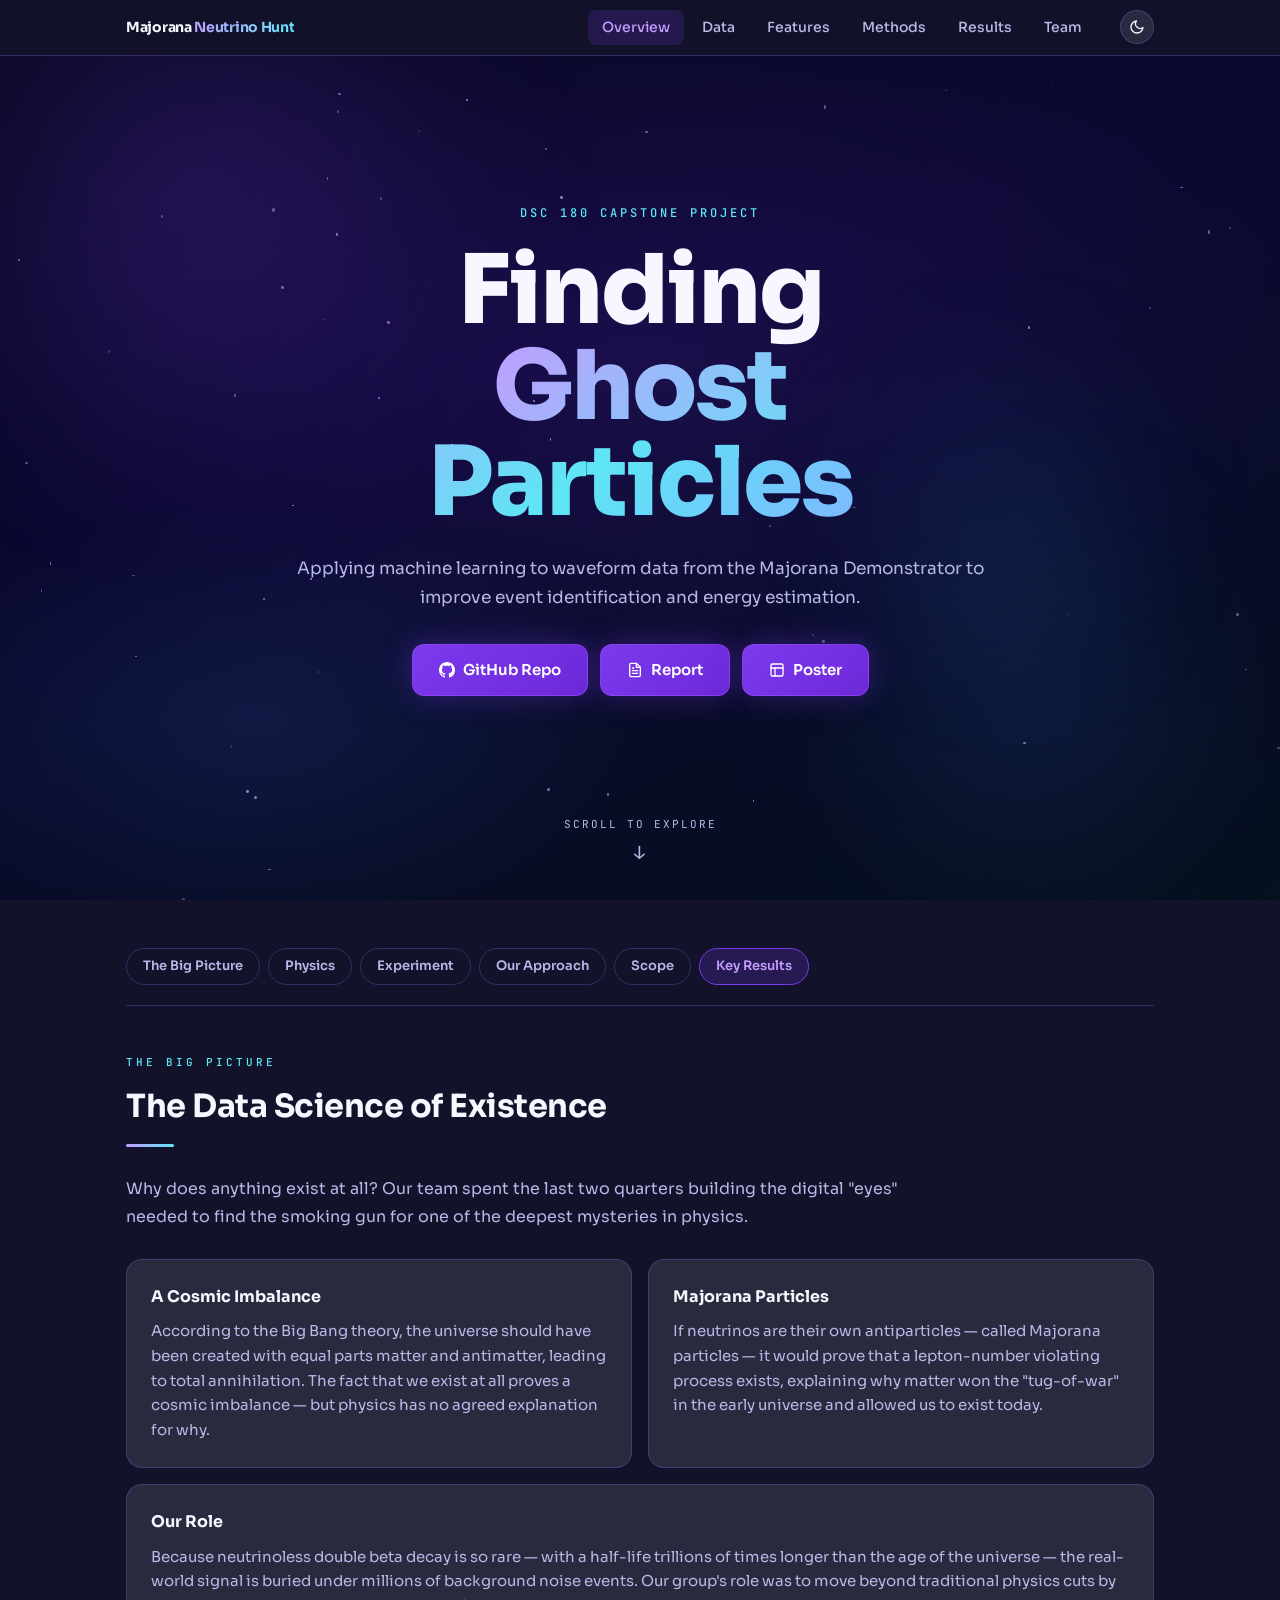
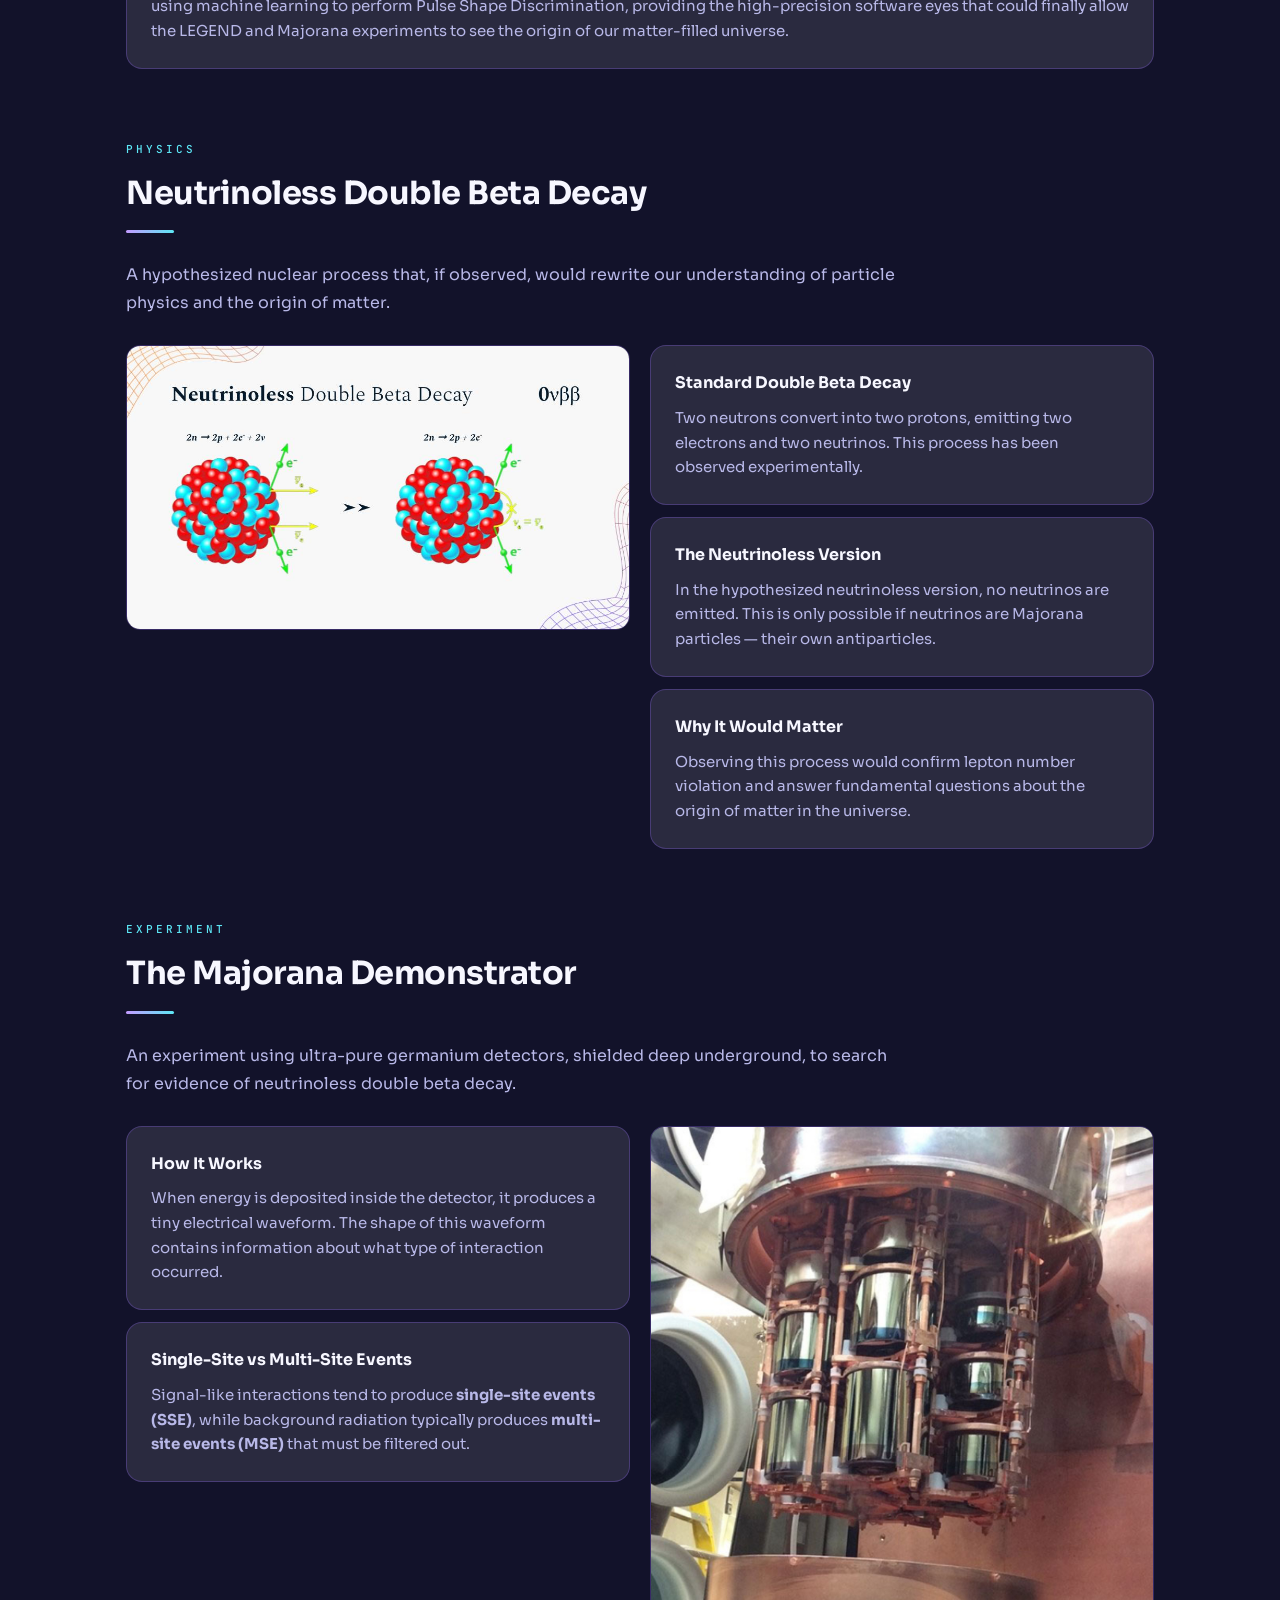
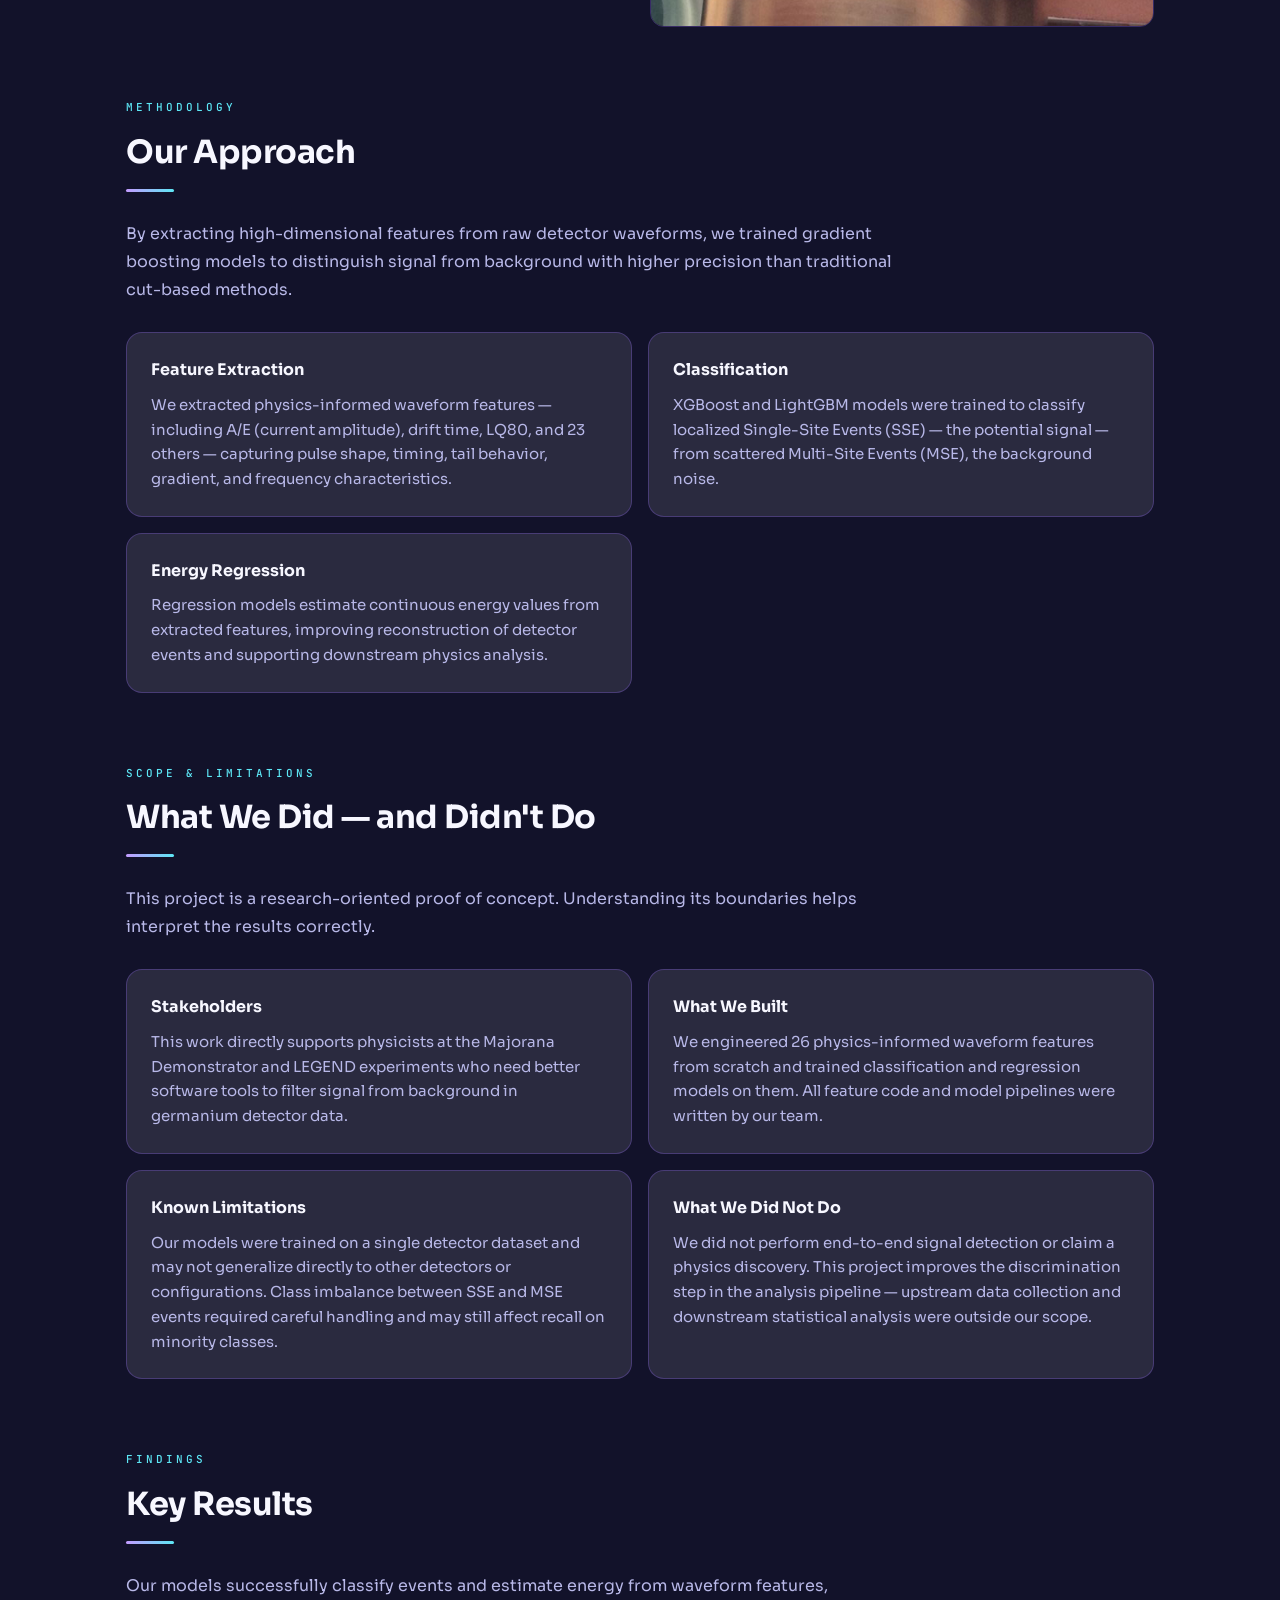
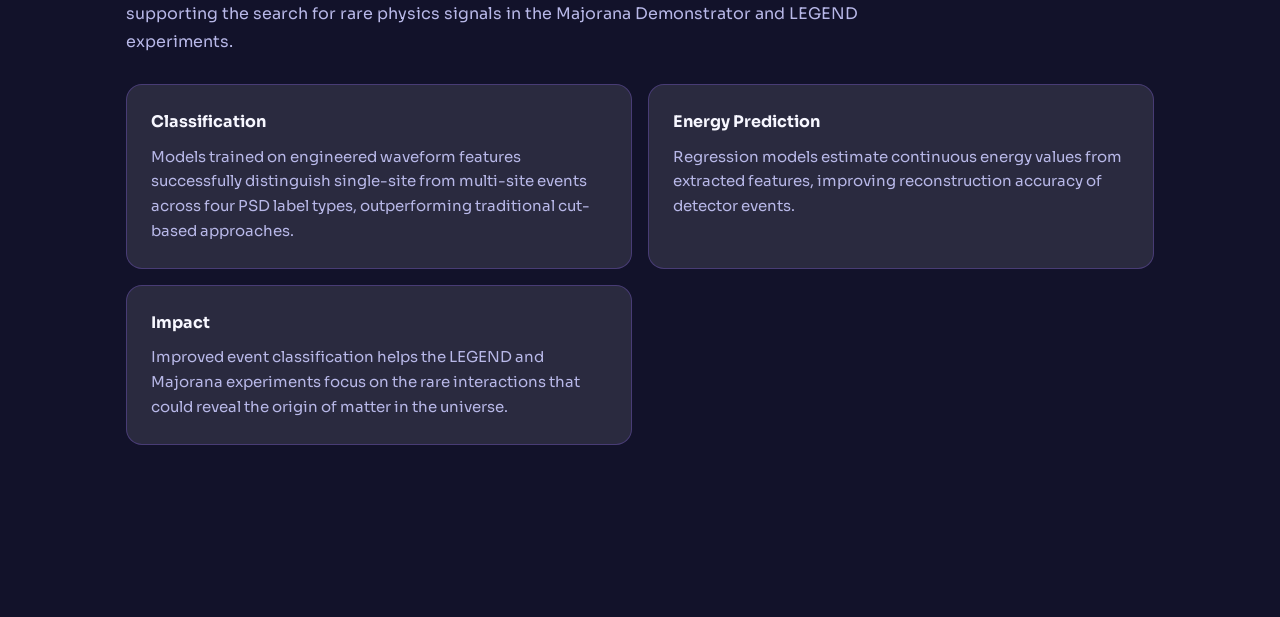
==== commit e37e1c83: "changed nav menu" ====
--- a/docs/index.html
+++ b/docs/index.html
@@ -11,11 +11,17 @@
 </head>
 
 <script>
-  // Apply saved theme immediately
+  const sunIcon = `<svg width="16" height="16" viewBox="0 0 24 24" fill="none" stroke="currentColor" stroke-width="2" stroke-linecap="round" stroke-linejoin="round"><circle cx="12" cy="12" r="5"/><line x1="12" y1="2" x2="12" y2="4"/><line x1="12" y1="20" x2="12" y2="22"/><line x1="4.22" y1="4.22" x2="5.64" y2="5.64"/><line x1="18.36" y1="18.36" x2="19.78" y2="19.78"/><line x1="2" y1="12" x2="4" y2="12"/><line x1="20" y1="12" x2="22" y2="12"/><line x1="4.22" y1="19.78" x2="5.64" y2="18.36"/><line x1="18.36" y1="5.64" x2="19.78" y2="4.22"/></svg>`;
+
+  const moonIcon = `<svg width="16" height="16" viewBox="0 0 24 24" fill="none" stroke="currentColor" stroke-width="2" stroke-linecap="round" stroke-linejoin="round"><path d="M21 12.79A9 9 0 1 1 11.21 3 7 7 0 0 0 21 12.79z"/></svg>`;
+
   const saved = localStorage.getItem('theme') || 'dark';
   if (saved === 'light') {
     document.documentElement.setAttribute('data-theme', 'light');
-    document.getElementById('theme-toggle').innerHTML = '<span class="toggle-icon">☀️</span><span class="toggle-label">Light</span>';
+    document.getElementById('theme-toggle').innerHTML = sunIcon;
+  } else {
+    document.documentElement.removeAttribute('data-theme');
+    document.getElementById('theme-toggle').innerHTML = moonIcon;
   }
 
   function toggleTheme() {
@@ -23,11 +29,11 @@
     if (isLight) {
       document.documentElement.removeAttribute('data-theme');
       localStorage.setItem('theme', 'dark');
-      document.getElementById('theme-toggle').innerHTML = '<span class="toggle-icon">🌙</span><span class="toggle-label">Dark</span>';
+      document.getElementById('theme-toggle').innerHTML = moonIcon;
     } else {
       document.documentElement.setAttribute('data-theme', 'light');
       localStorage.setItem('theme', 'light');
-      document.getElementById('theme-toggle').innerHTML = '<span class="toggle-icon">☀️</span><span class="toggle-label">Light</span>';
+      document.getElementById('theme-toggle').innerHTML = sunIcon;
     }
   }
 </script>
@@ -35,20 +41,23 @@
 <body>
 
   <!-- STICKY TOP NAV -->
-  <header class="topnav visible" id="topnav">
-    <span class="topnav-brand">Majorana Neutrino Hunt</span>
-    <nav class="topnav-links">
-      <a href="index.html" class="active">Overview</a>
-      <a href="data.html">Data</a>
-      <a href="features.html">Features</a>
-      <a href="methods.html">Methods</a>
-      <a href="results.html">Results</a>
-      <a href="team.html">Team</a>
-    </nav>
-    <button class="theme-toggle" id="theme-toggle" onclick="toggleTheme()">
-      <span class="toggle-icon">🌙</span>
-      <span class="toggle-label">Dark</span>
-    </button>
+  <header class="topnav visible">
+    <div class="topnav-inner">
+      <span class="topnav-brand">Majorana <span>Neutrino Hunt</span></span>
+      <div class="topnav-right">
+        <nav class="topnav-links">
+          <a href="index.html" class="active">Overview</a>
+          <a href="data.html">Data</a>
+          <a href="features.html">Features</a>
+          <a href="methods.html">Methods</a>
+          <a href="results.html">Results</a>
+          <a href="team.html">Team</a>
+        </nav>
+        <button class="theme-toggle" id="theme-toggle" onclick="toggleTheme()">
+          <svg width="16" height="16" viewBox="0 0 24 24" fill="none" stroke="currentColor" stroke-width="2" stroke-linecap="round" stroke-linejoin="round"><path d="M21 12.79A9 9 0 1 1 11.21 3 7 7 0 0 0 21 12.79z"/></svg>
+        </button>
+      </div>
+    </div>
   </header>
 
   <!-- HERO -->
--- a/docs/style.css
+++ b/docs/style.css
@@ -63,15 +63,38 @@
   display: flex;
   align-items: center;
   justify-content: center;
-  padding: 0 36px;
-  gap: 16px;
+  padding: 0;          /* remove padding here */
+  gap: 0;
   opacity: 0;
   pointer-events: none;
   transform: translateY(-100%);
   transition: opacity 0.3s ease, transform 0.3s ease, background 0.3s ease;
 }
 
-.topnav-brand { display: none; }
+.topnav-inner {
+  width: 100%;
+  max-width: 1100px;
+  padding: 0 36px;
+  display: flex;
+  align-items: center;
+  justify-content: space-between;
+}
+
+.topnav-brand {
+  font-size: 14px;
+  font-weight: 700;
+  color: var(--text);
+  letter-spacing: -0.3px;
+  white-space: nowrap;
+  flex-shrink: 0;
+}
+
+.topnav-brand span {
+  background: linear-gradient(135deg, var(--accent-bright), var(--accent-cyan));
+  -webkit-background-clip: text;
+  -webkit-text-fill-color: transparent;
+  background-clip: text;
+}
 
 .topnav.visible {
   opacity: 1;
@@ -79,9 +102,15 @@
   transform: translateY(0);
 }
 
-body.subpage .topnav { justify-content: space-between; }
-
-.topnav-links { display: flex; gap: 4px; }
+body.subpage .topnav {
+  justify-content: center;   /* change from space-between to center */
+}
+
+.topnav-links {
+  display: flex;
+  gap: 4px;
+  margin-left: auto;
+}
 
 .topnav-links a {
   text-decoration: none;
@@ -100,26 +129,36 @@
   background: rgba(124, 58, 237, 0.18);
 }
 
+.topnav-links {
+  display: flex;
+  gap: 4px;
+}
+
+.topnav-right {
+  display: flex;
+  align-items: center;
+  gap: 24px;
+  margin-left: auto;
+}
+
 /* ============================================================
    THEME TOGGLE BUTTON
    ============================================================ */
 .theme-toggle {
-  display: flex;
-  align-items: center;
-  gap: 6px;
   background: var(--card-bg);
   border: 1px solid var(--border);
   color: var(--text);
-  border-radius: 20px;
-  padding: 5px 14px 5px 10px;
+  border-radius: 50%;
+  width: 34px;
+  height: 34px;
+  display: flex;
+  align-items: center;
+  justify-content: center;
   cursor: pointer;
-  font-size: 12px;
-  font-family: inherit;
-  font-weight: 600;
-  letter-spacing: 0.3px;
-  transition: background 0.2s, border-color 0.2s, color 0.2s;
+  font-size: 16px;
+  transition: background 0.2s, border-color 0.2s;
   flex-shrink: 0;
-  white-space: nowrap;
+  margin-left: auto;
 }
 
 .theme-toggle:hover {
@@ -715,7 +754,7 @@
 
 [data-theme="light"] .result-description { background: rgba(124,58,237,0.04); }
 
-.result-description p { font-size: 14px; color: var(--text-muted); line-height: 1.7; }
+.result-description p, .result-description li { font-size: 14px; color: var(--text-muted); line-height: 1.7; }
 
 .result-image-slot {
   border: 2px dashed rgba(120,80,255,0.25);
@@ -919,4 +958,33 @@
 ul { margin: 10px 0 0 18px; }
 .grid { display: grid; grid-template-columns: 1fr; gap: 16px; margin-top: 16px; }
 
-@media (min-width: 900px) { .grid { grid-template-columns: 1fr 1fr; } }+@media (min-width: 900px) { .grid { grid-template-columns: 1fr 1fr; } }
+
+@media (max-width: 640px) {
+  .topnav {
+    padding: 0 12px;
+    gap: 8px;
+  }
+
+  .topnav-links {
+    overflow-x: auto;
+    scrollbar-width: none;
+    flex-shrink: 1;
+    min-width: 0;
+  }
+
+  .topnav-links::-webkit-scrollbar { display: none; }
+
+  .topnav-links a {
+    padding: 5px 8px;
+    font-size: 12px;
+    white-space: nowrap;
+  }
+
+  .theme-toggle {
+    width: 28px;
+    height: 28px;
+    font-size: 13px;
+    flex-shrink: 0;
+  }
+}
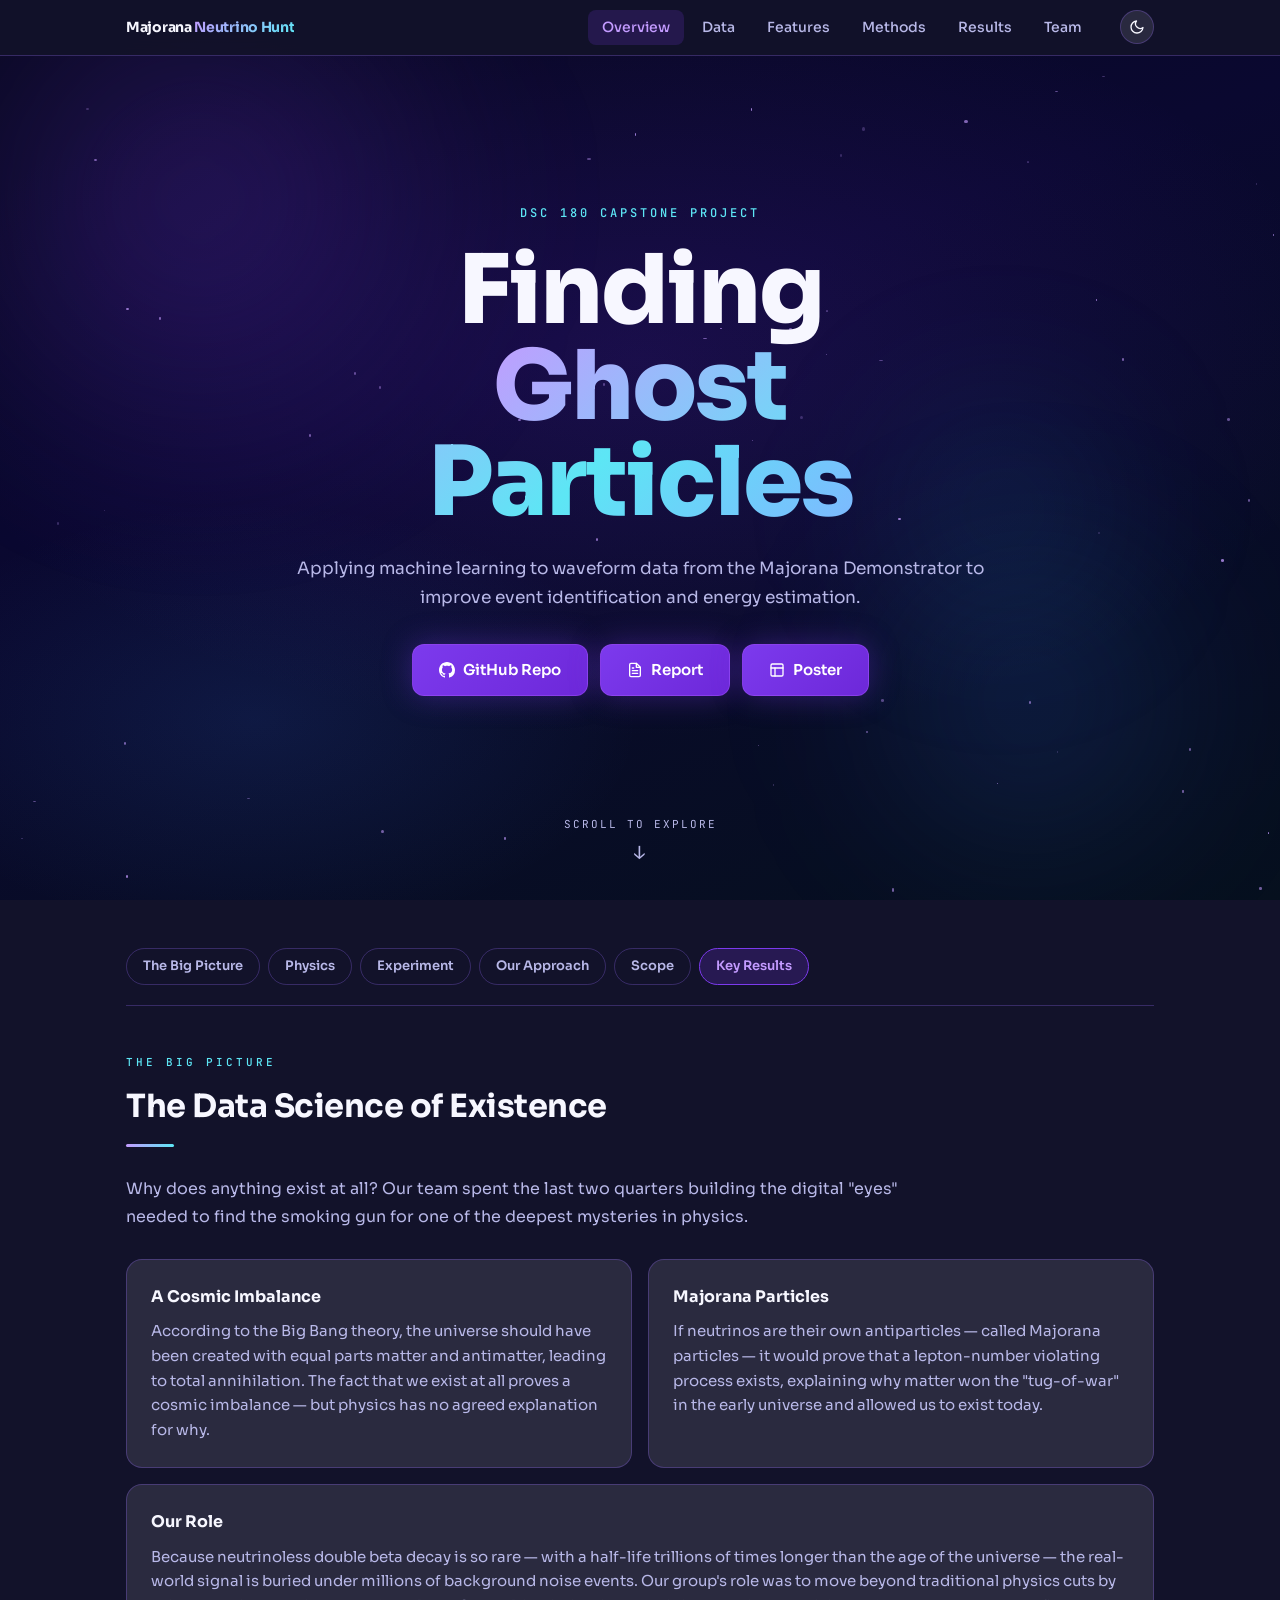
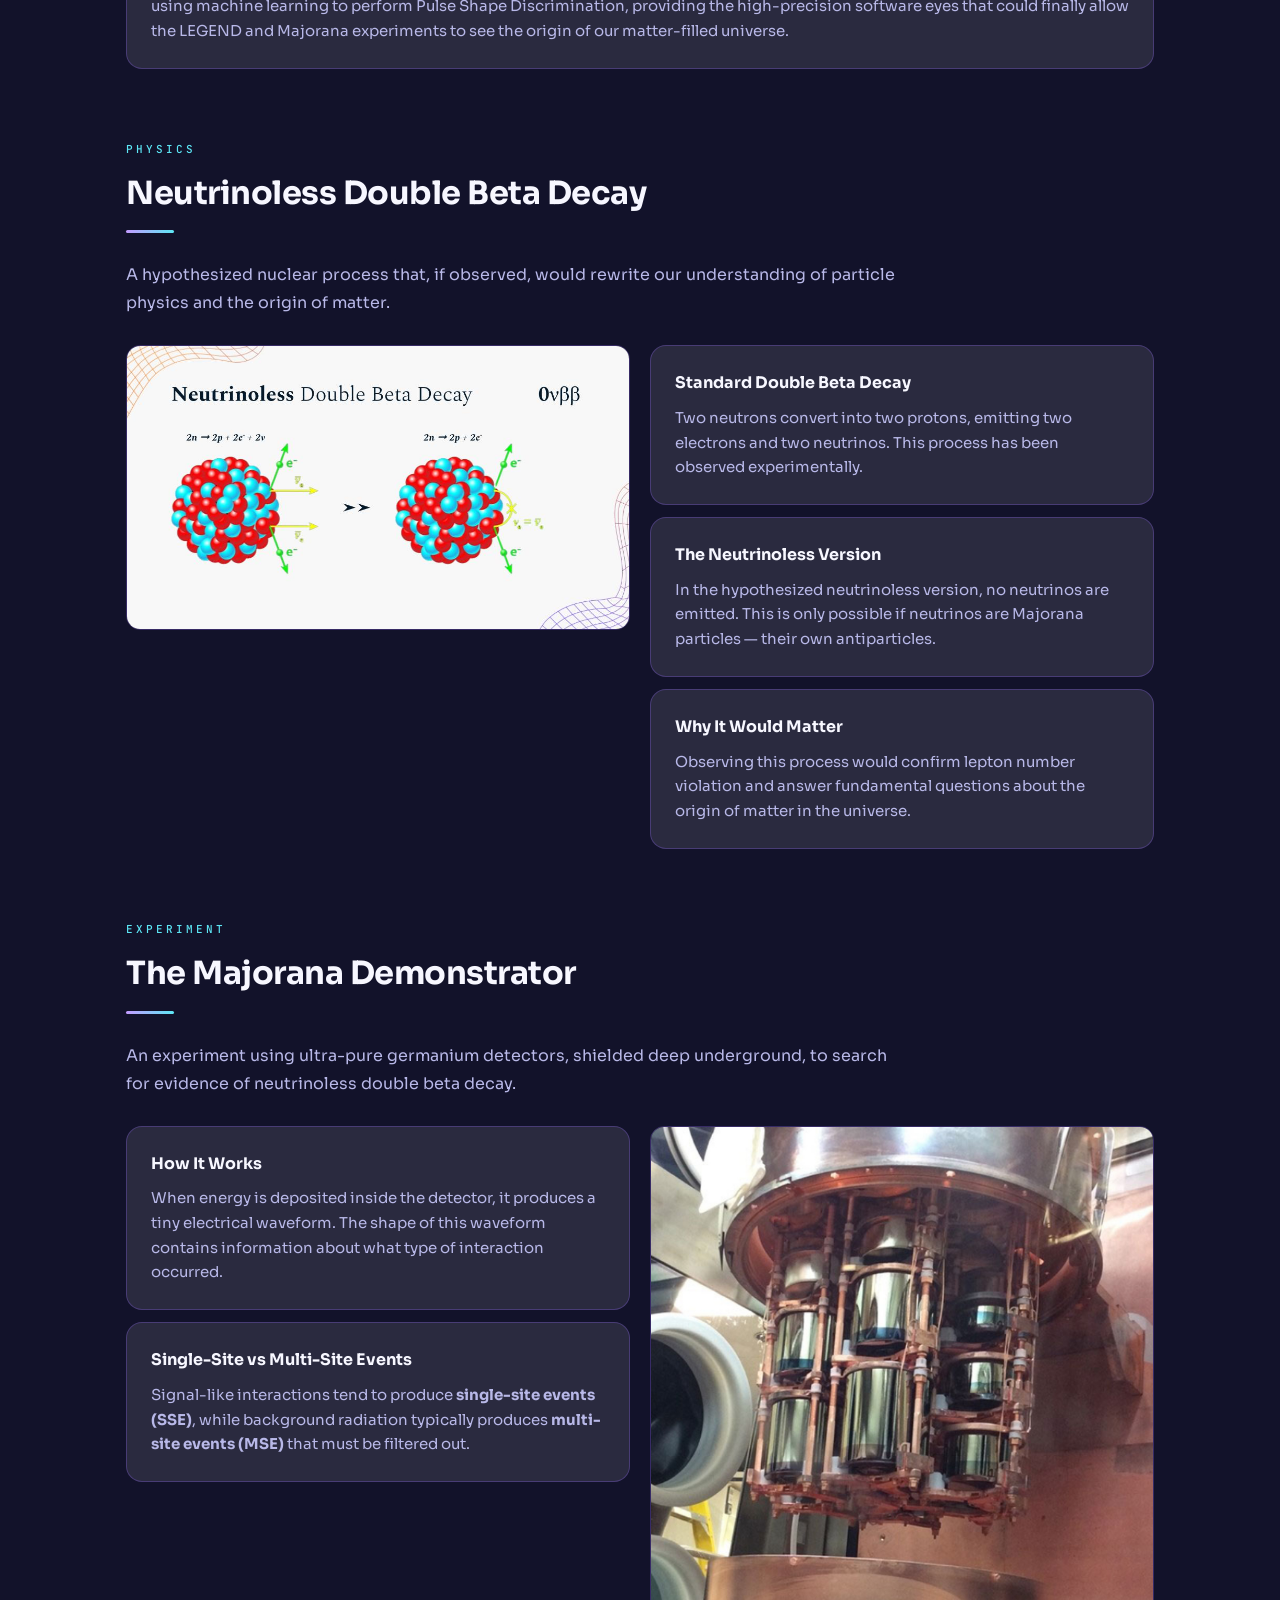
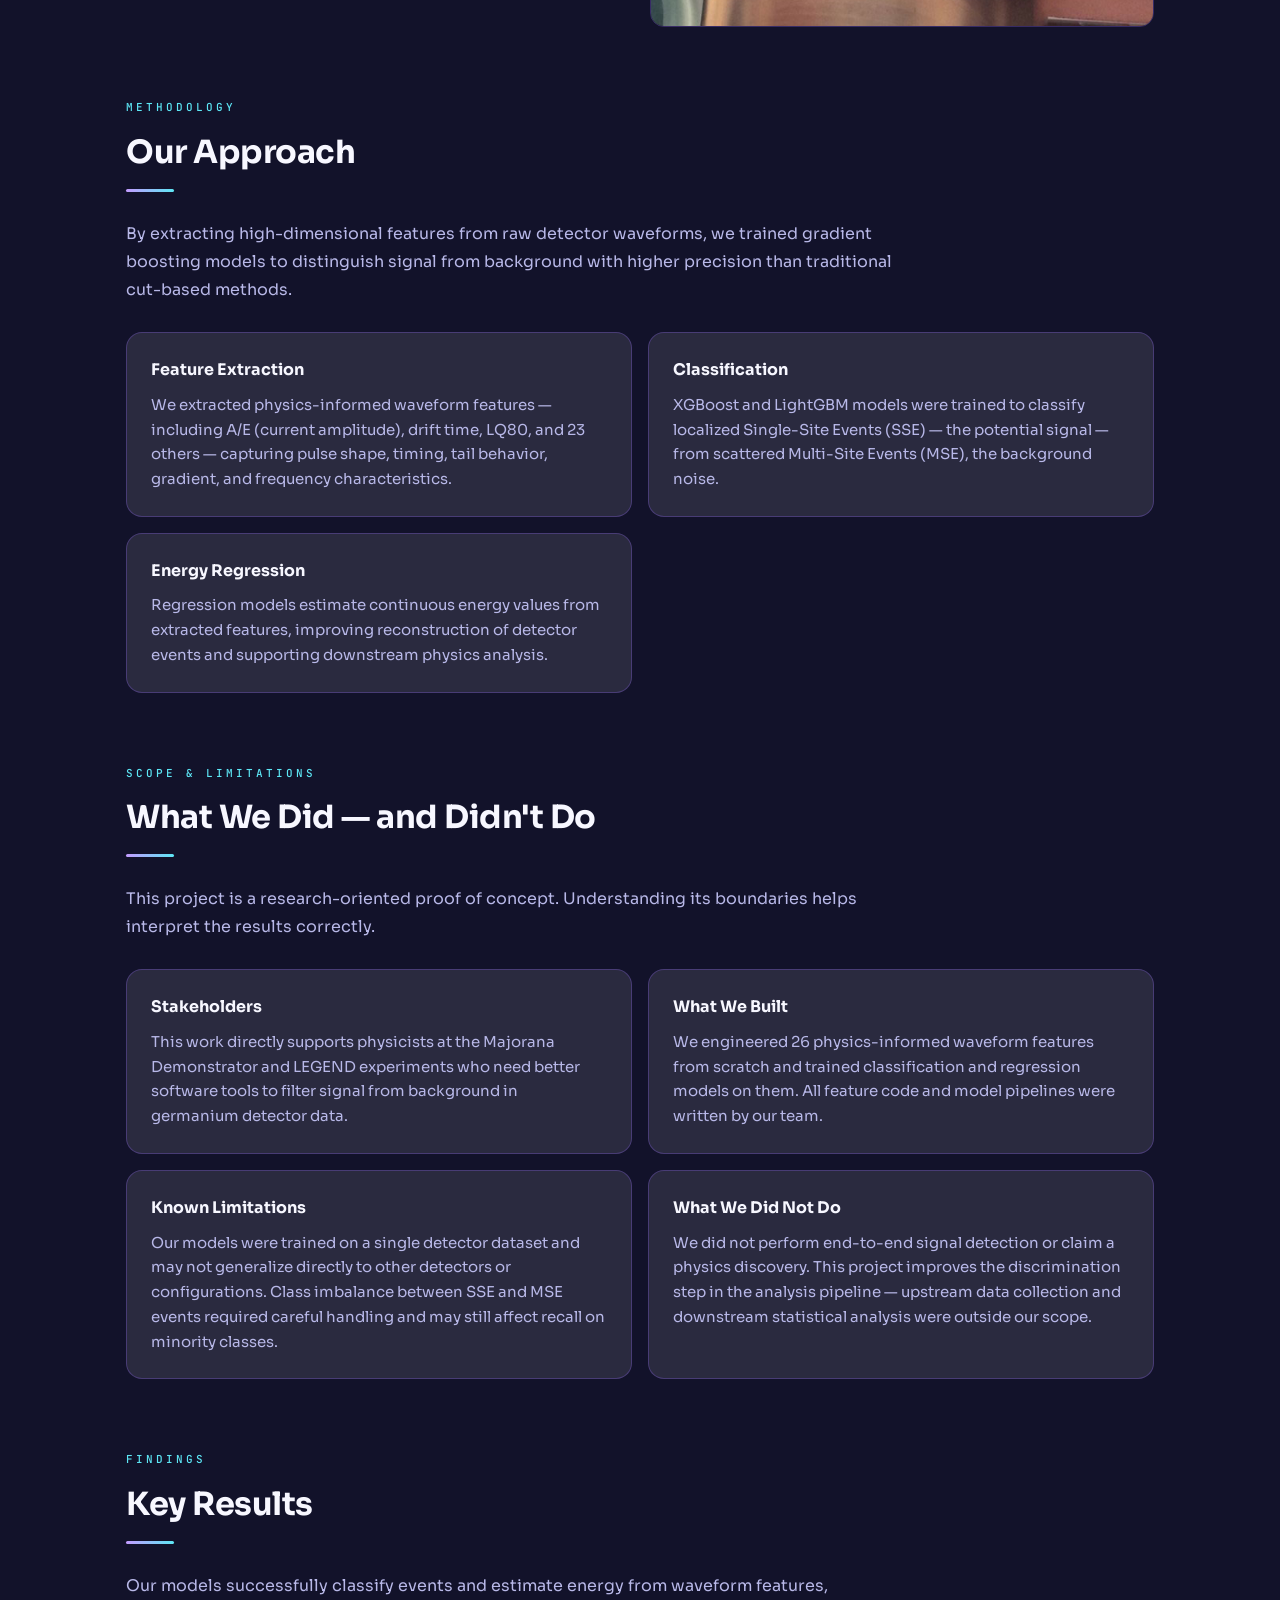
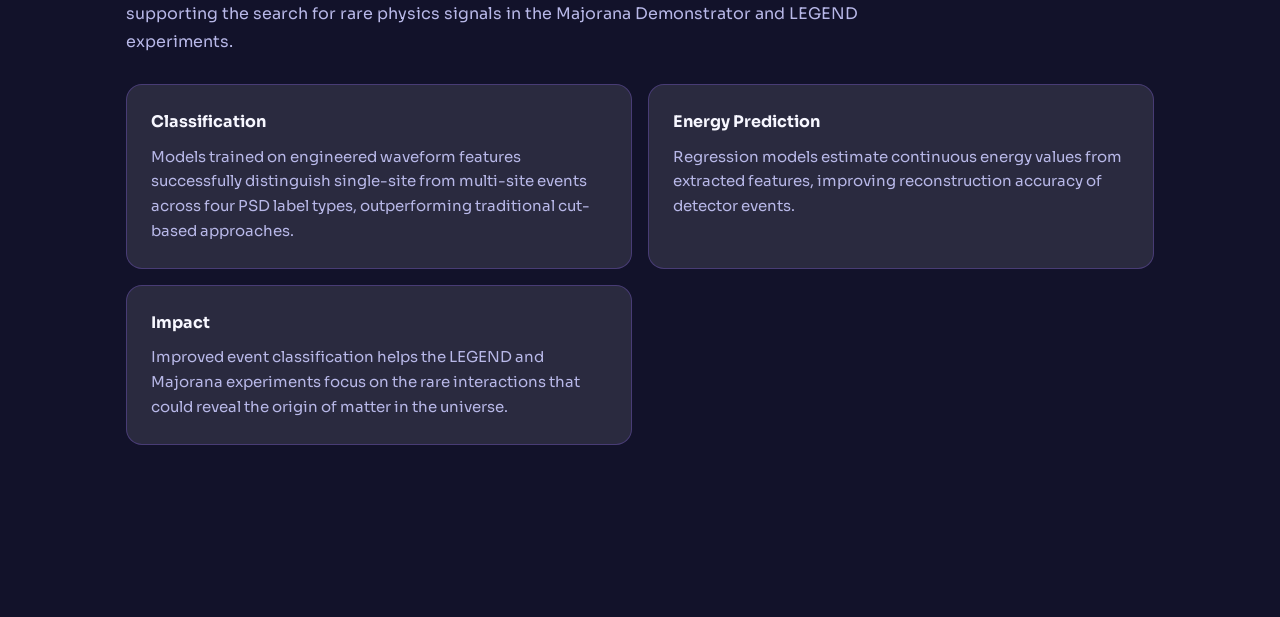
==== commit 665c4013: "mobile nav bar change" ====
--- a/docs/index.html
+++ b/docs/index.html
@@ -57,6 +57,16 @@
           <svg width="16" height="16" viewBox="0 0 24 24" fill="none" stroke="currentColor" stroke-width="2" stroke-linecap="round" stroke-linejoin="round"><path d="M21 12.79A9 9 0 1 1 11.21 3 7 7 0 0 0 21 12.79z"/></svg>
         </button>
       </div>
+    </div>
+
+    <!-- Mobile dropdown -->
+    <div class="mobile-menu" id="mobile-menu">
+      <a href="index.html">Overview</a>
+      <a href="data.html">Data</a>
+      <a href="features.html">Features</a>
+      <a href="methods.html">Methods</a>
+      <a href="results.html">Results</a>
+      <a href="team.html">Team</a>
     </div>
   </header>
 
--- a/docs/style.css
+++ b/docs/style.css
@@ -960,31 +960,66 @@
 
 @media (min-width: 900px) { .grid { grid-template-columns: 1fr 1fr; } }
 
+.hamburger {
+  display: none;
+  background: var(--card-bg);
+  border: 1px solid var(--border);
+  color: var(--text);
+  border-radius: 8px;
+  width: 34px;
+  height: 34px;
+  align-items: center;
+  justify-content: center;
+  cursor: pointer;
+  flex-shrink: 0;
+  transition: background 0.2s, border-color 0.2s;
+}
+
+.hamburger:hover {
+  background: var(--card-hover);
+  border-color: var(--accent);
+}
+
+.mobile-menu {
+  display: none;
+  flex-direction: column;
+  background: var(--nav-bg);
+  border-top: 1px solid var(--border);
+  padding: 8px 0;
+  width: 100%;
+}
+
+.mobile-menu a {
+  text-decoration: none;
+  color: var(--text-muted);
+  padding: 12px 20px;
+  font-size: 14px;
+  font-weight: 500;
+  border-bottom: 1px solid var(--border);
+  transition: color 0.2s, background 0.2s;
+}
+
+.mobile-menu a:last-child { border-bottom: none; }
+.mobile-menu a:hover { color: var(--text); background: var(--card-bg); }
+.mobile-menu a.active { color: var(--accent-bright); }
+.mobile-menu.open { display: flex; }
+
 @media (max-width: 640px) {
-  .topnav {
-    padding: 0 12px;
-    gap: 8px;
+  .topnav-inner { padding: 0 16px; }
+  .topnav-brand { display: block; }
+
+  .topnav-right {
+    gap: 10px;
+    margin-left: auto;
   }
 
-  .topnav-links {
-    overflow-x: auto;
-    scrollbar-width: none;
-    flex-shrink: 1;
-    min-width: 0;
-  }
-
-  .topnav-links::-webkit-scrollbar { display: none; }
-
-  .topnav-links a {
-    padding: 5px 8px;
-    font-size: 12px;
-    white-space: nowrap;
-  }
+  .topnav-links { display: none; } /* hidden on mobile, shown in dropdown */
+
+  .hamburger { display: flex; }
 
   .theme-toggle {
-    width: 28px;
-    height: 28px;
-    font-size: 13px;
+    width: 34px;
+    height: 34px;
     flex-shrink: 0;
   }
 }
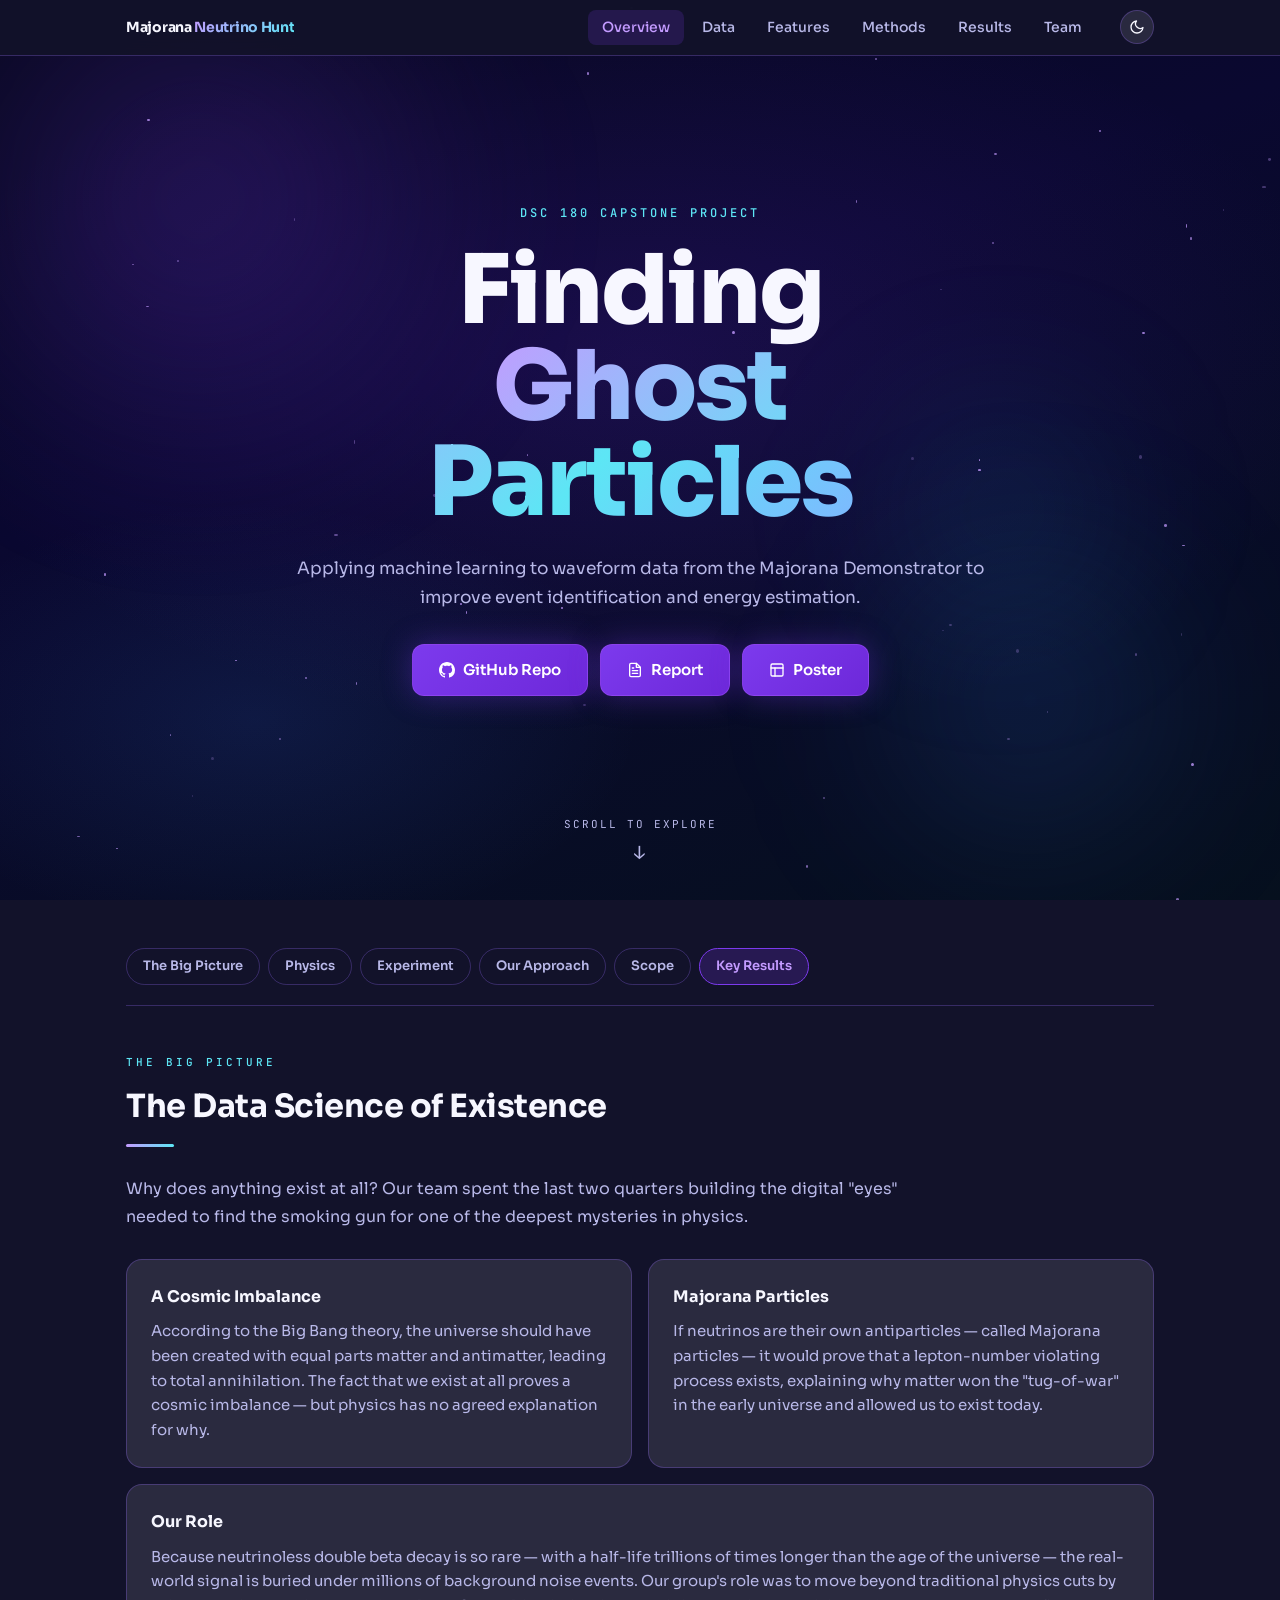
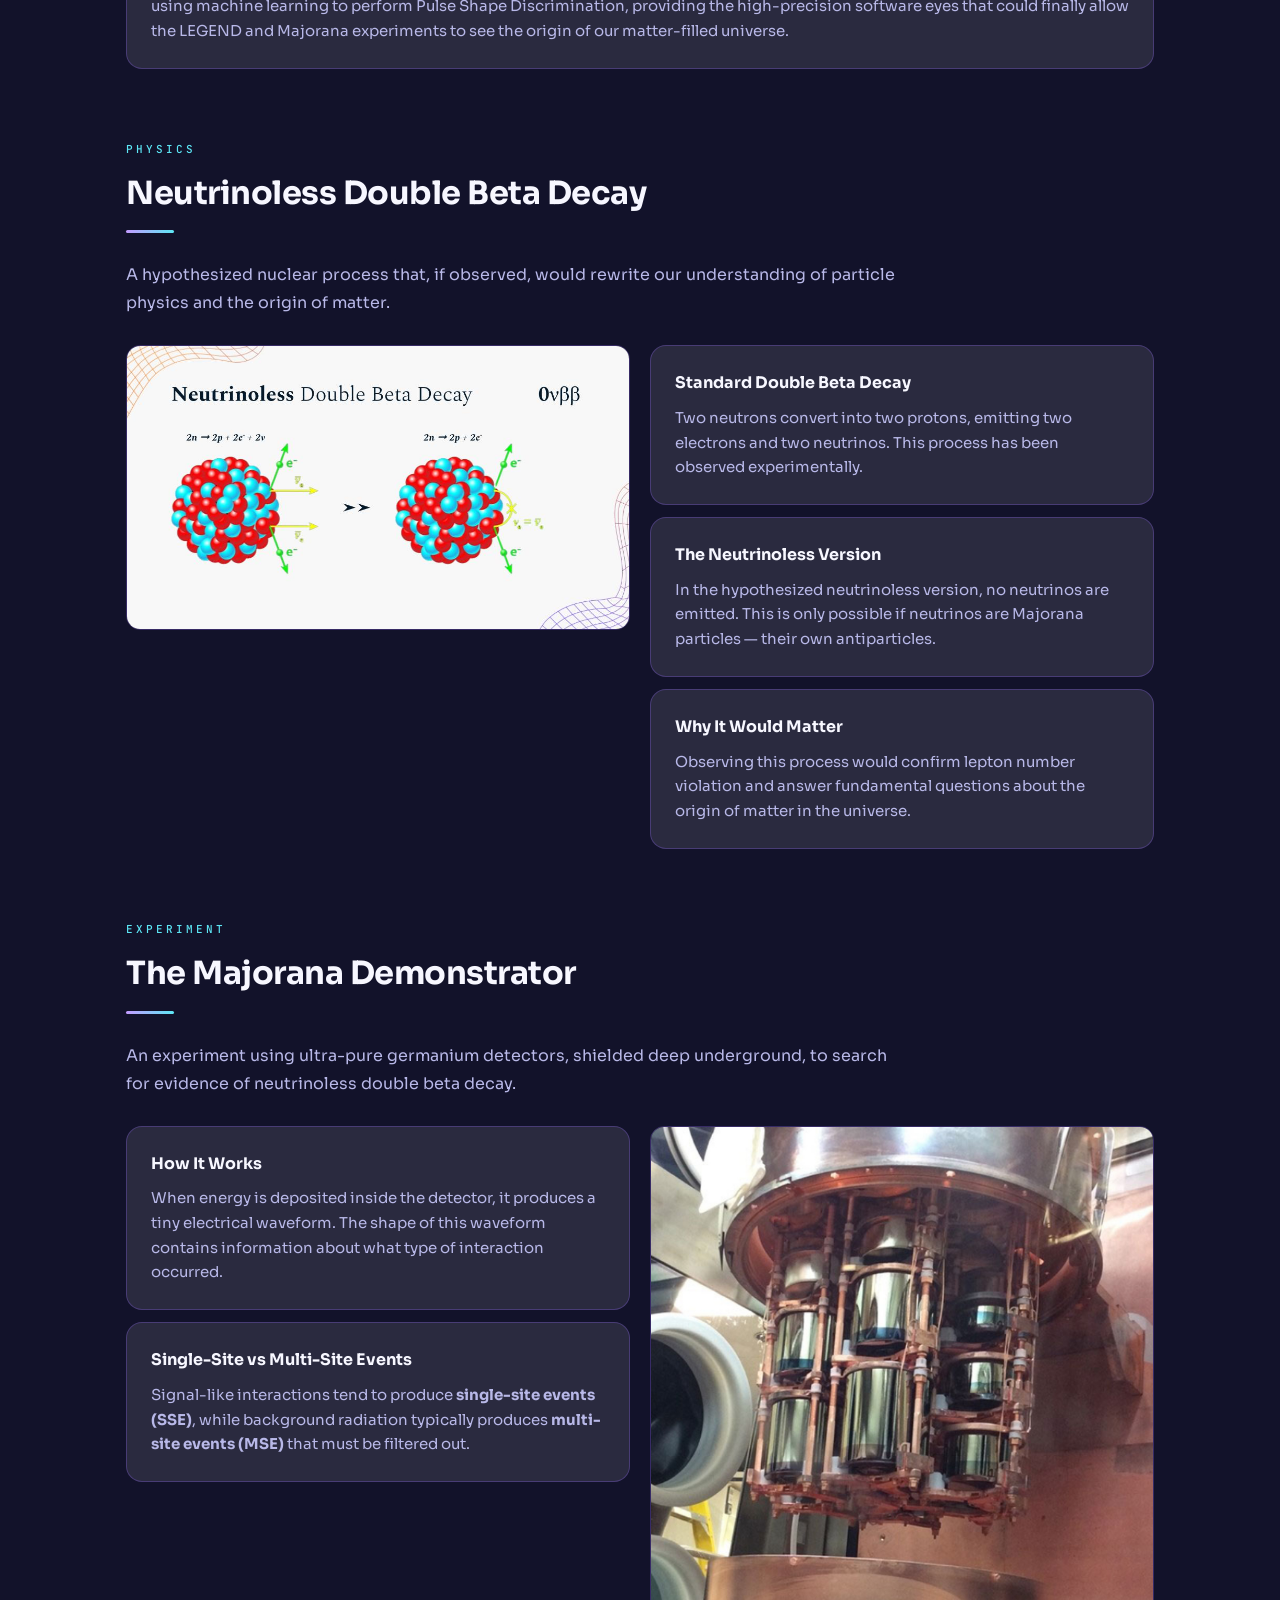
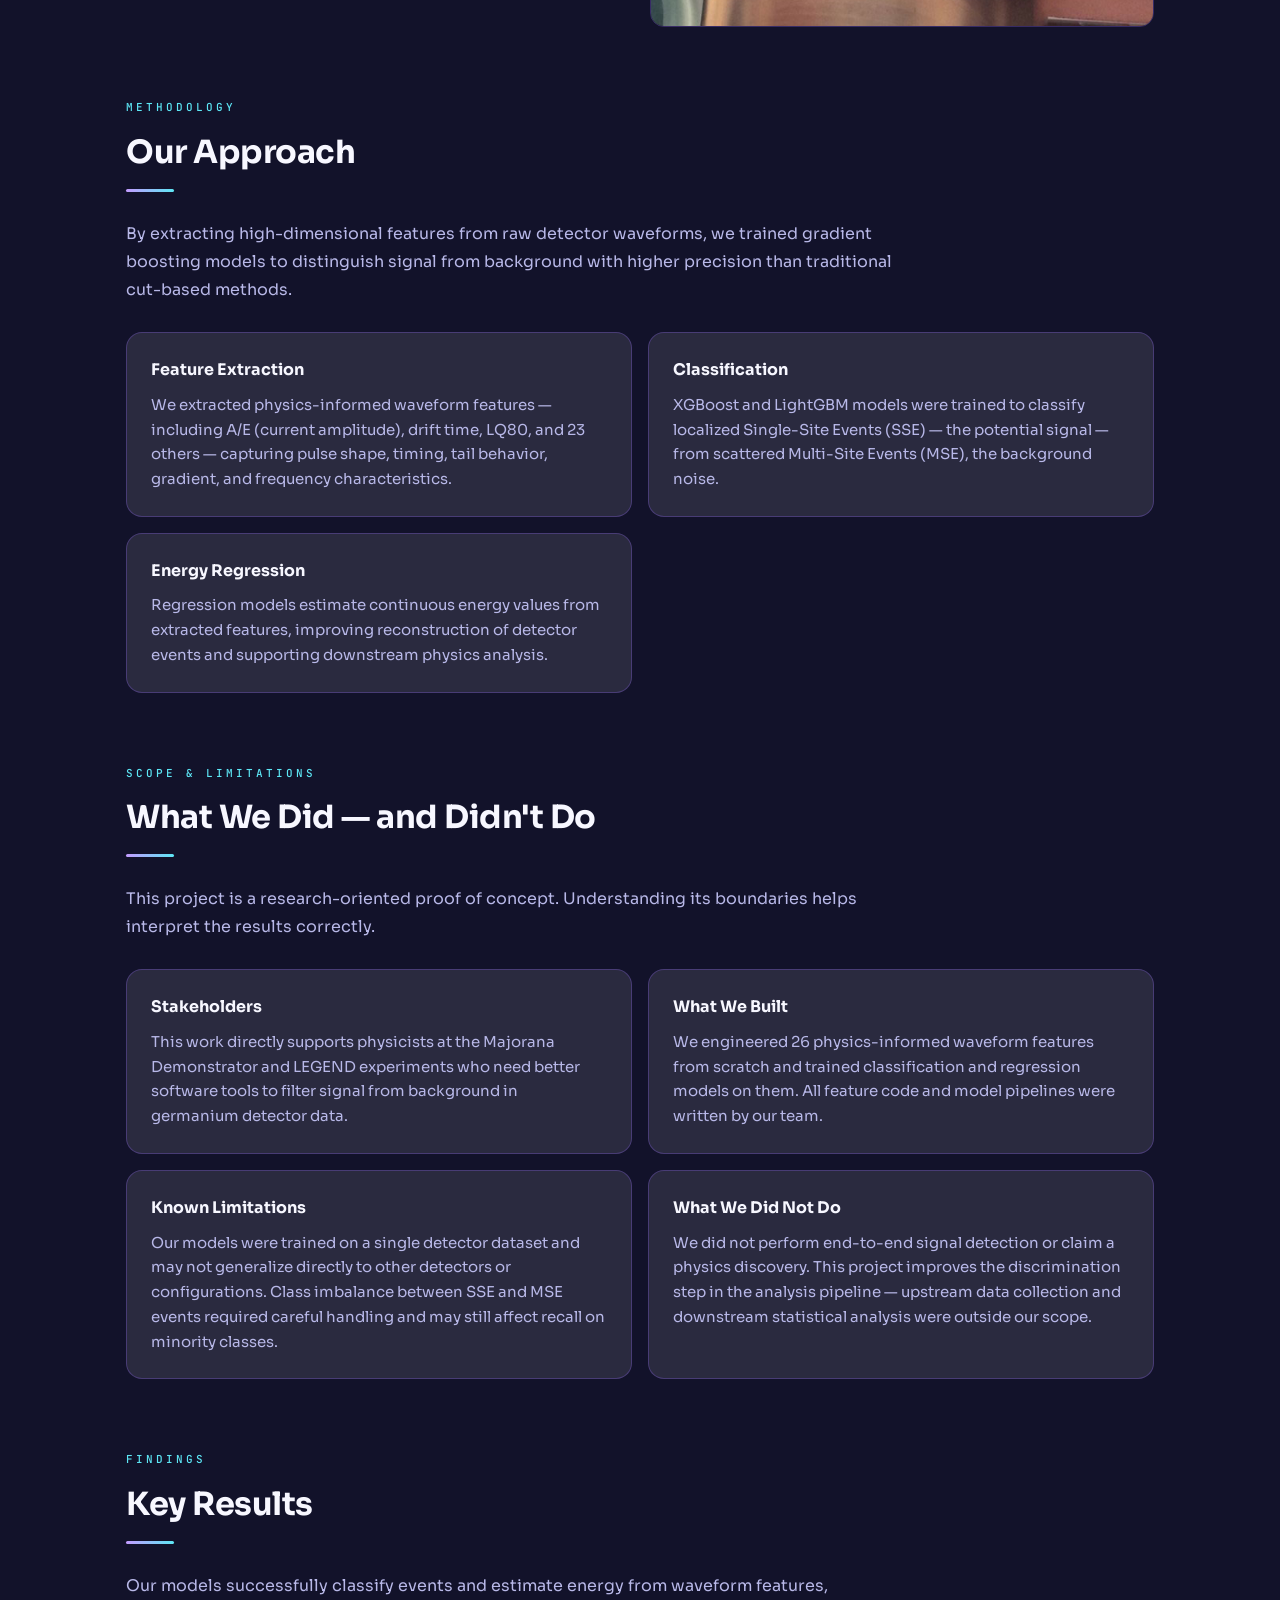
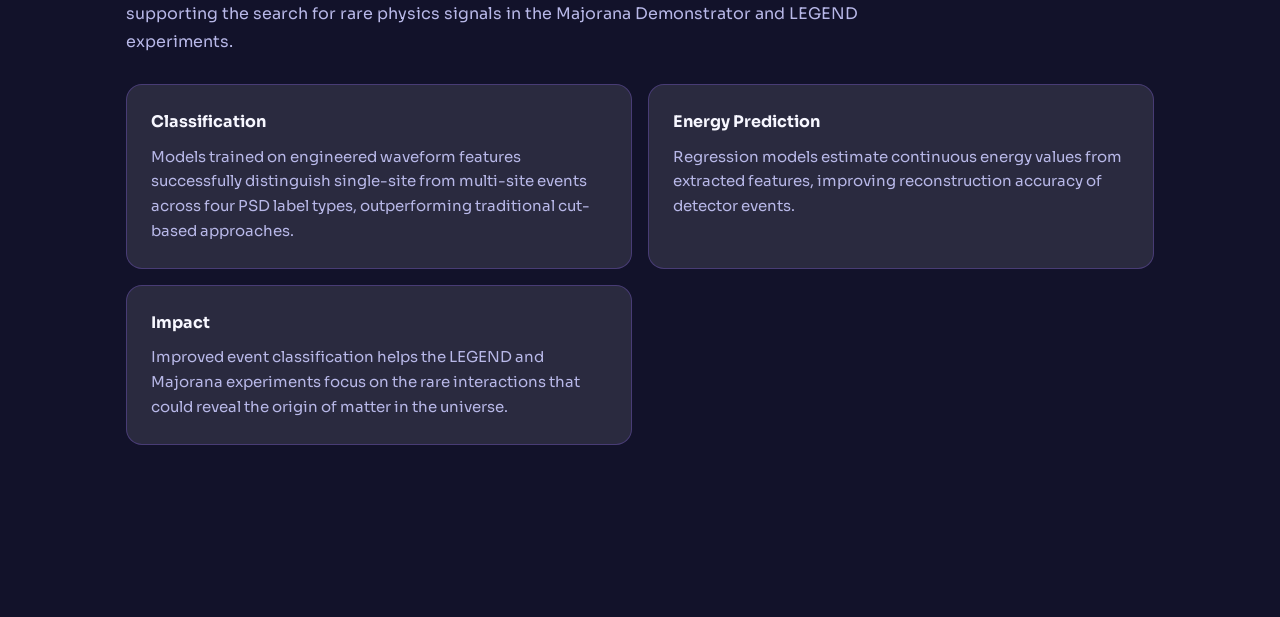
==== commit b3f555eb: "add dropdown menu for mobile" ====
--- a/docs/index.html
+++ b/docs/index.html
@@ -58,7 +58,6 @@
         </button>
       </div>
     </div>
-
     <!-- Mobile dropdown -->
     <div class="mobile-menu" id="mobile-menu">
       <a href="index.html">Overview</a>
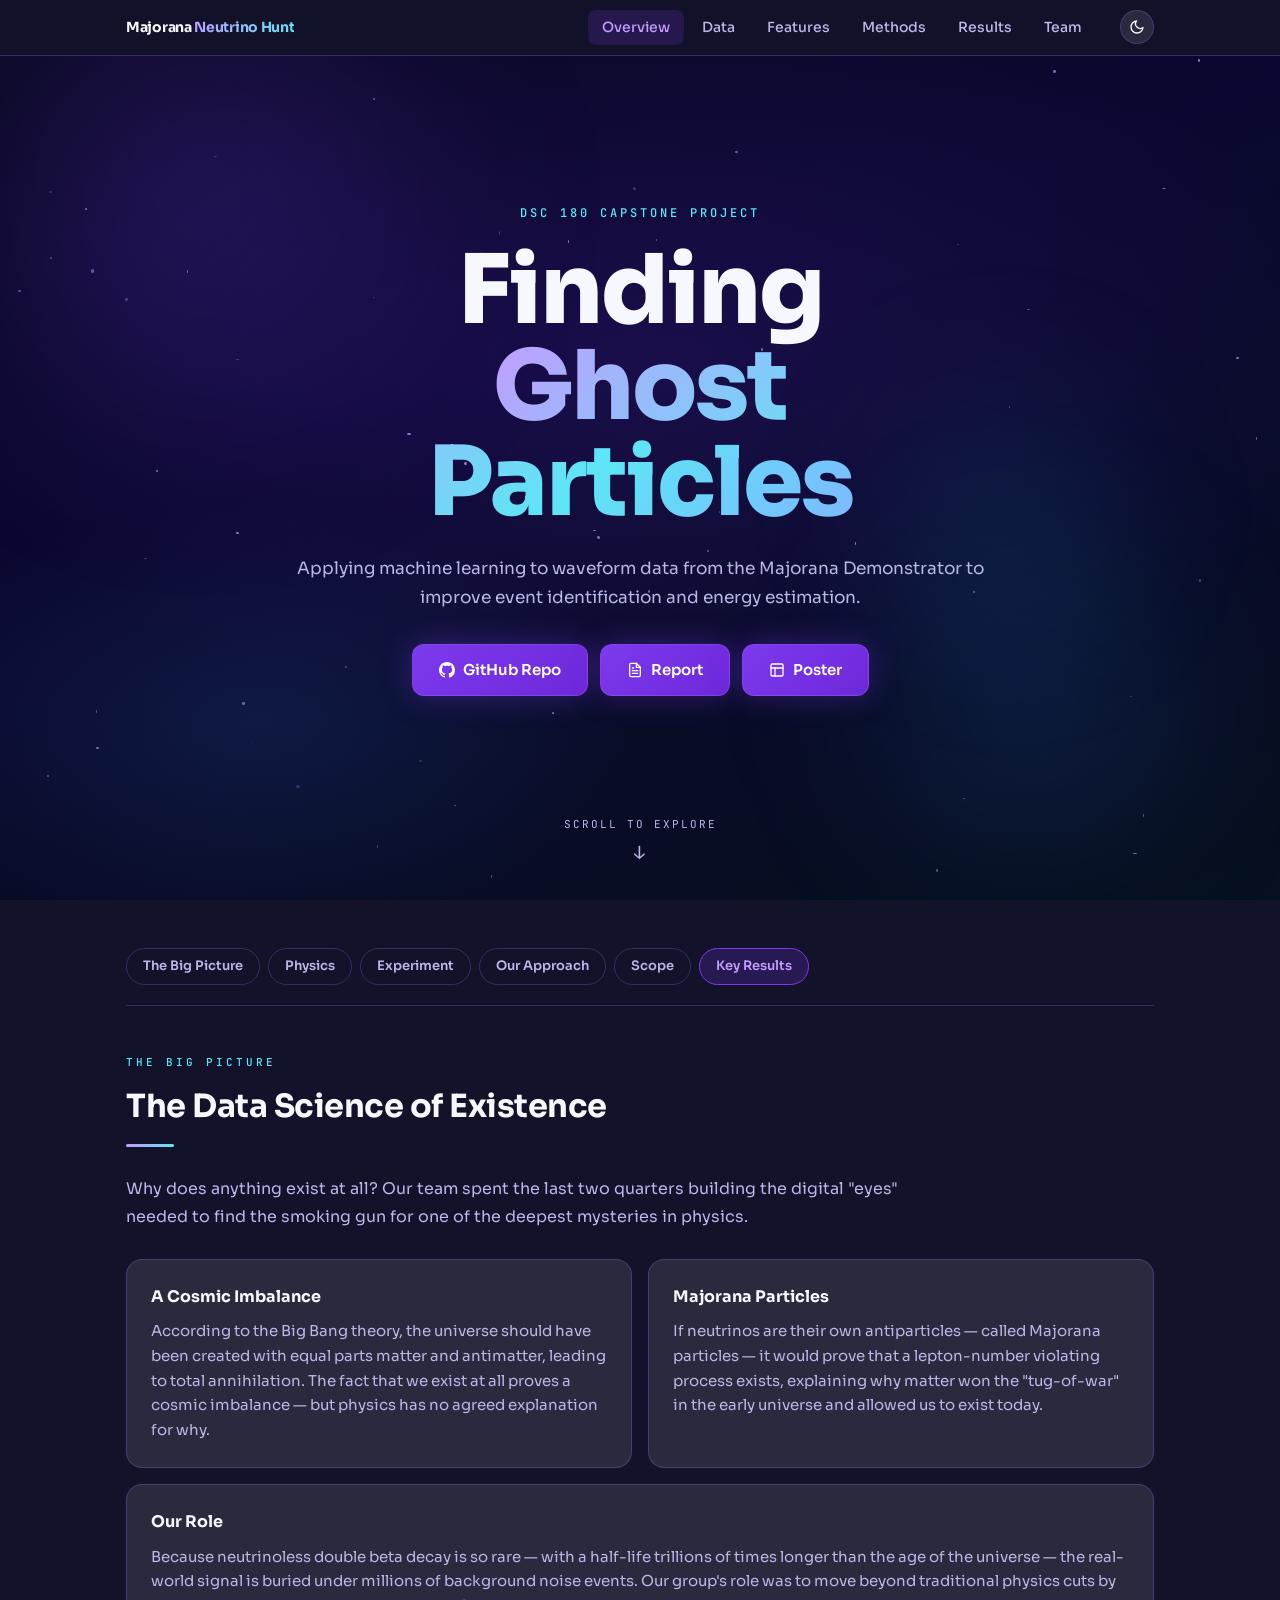
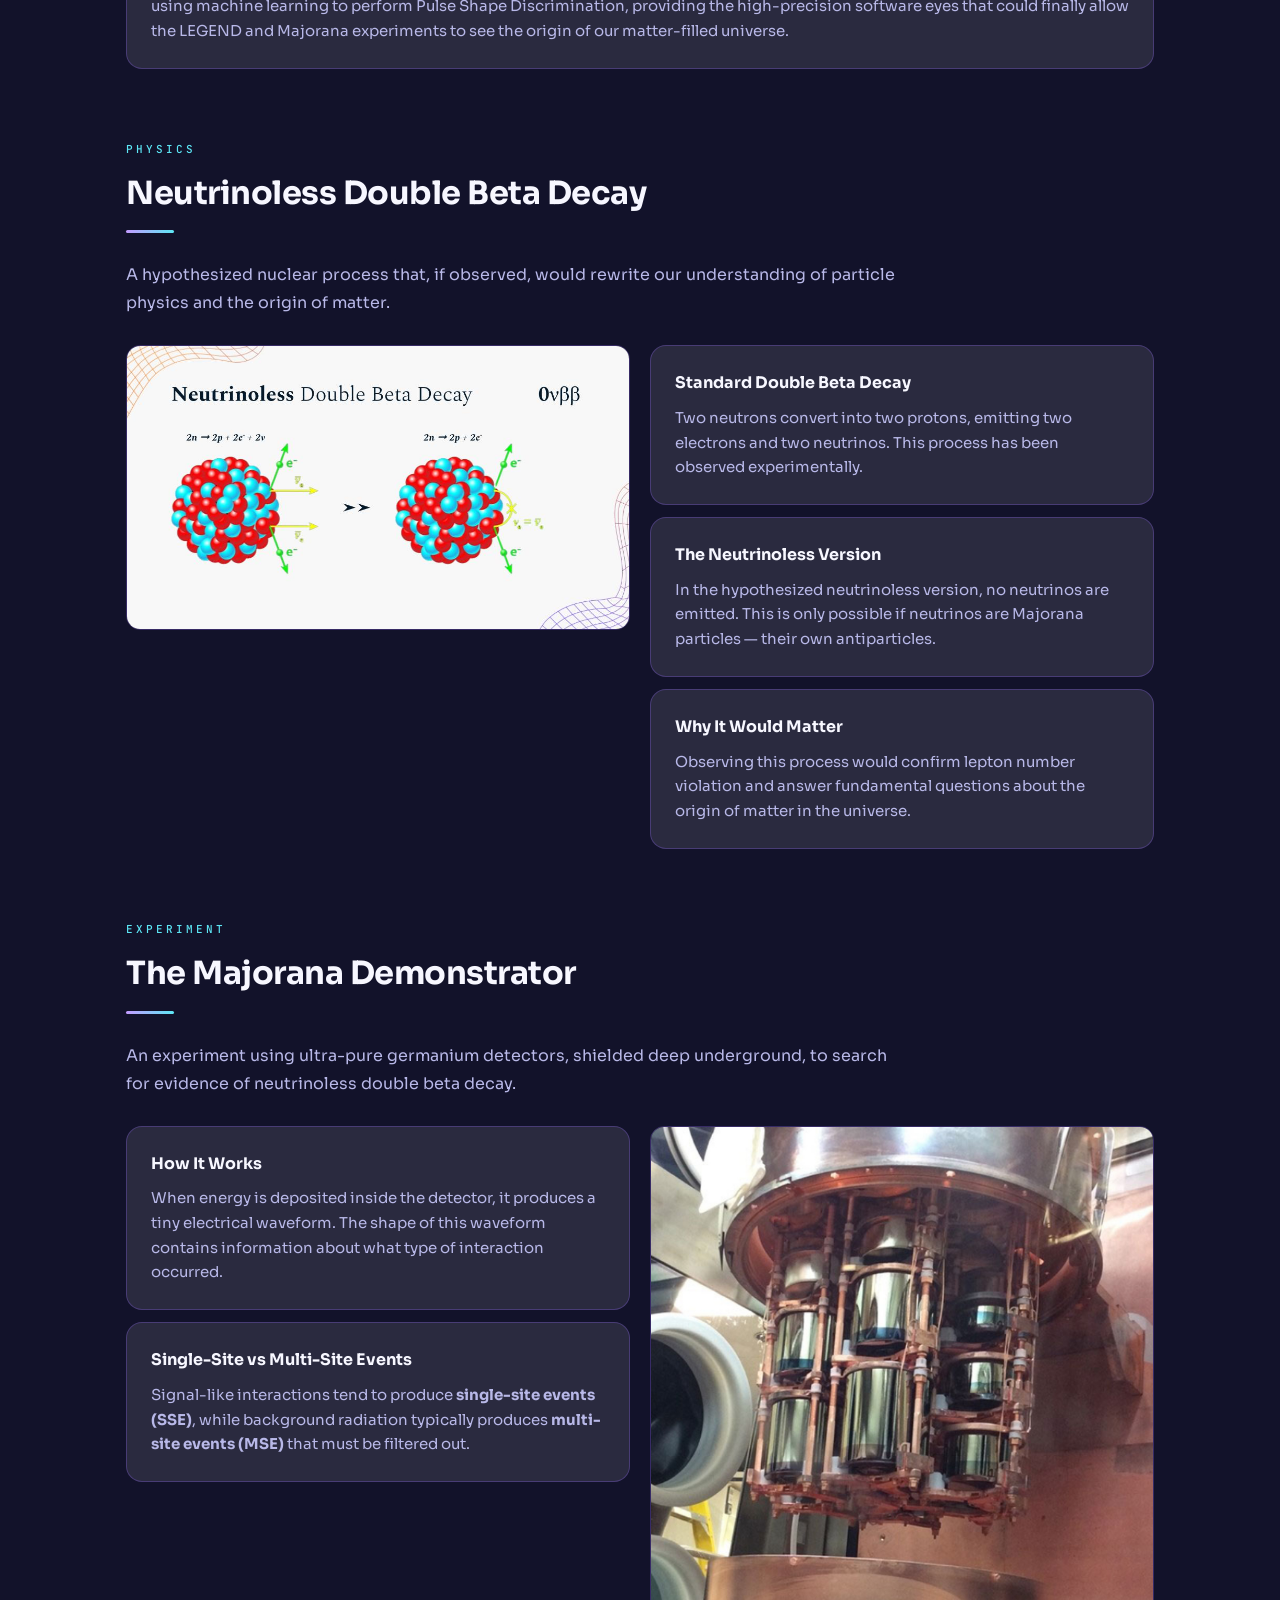
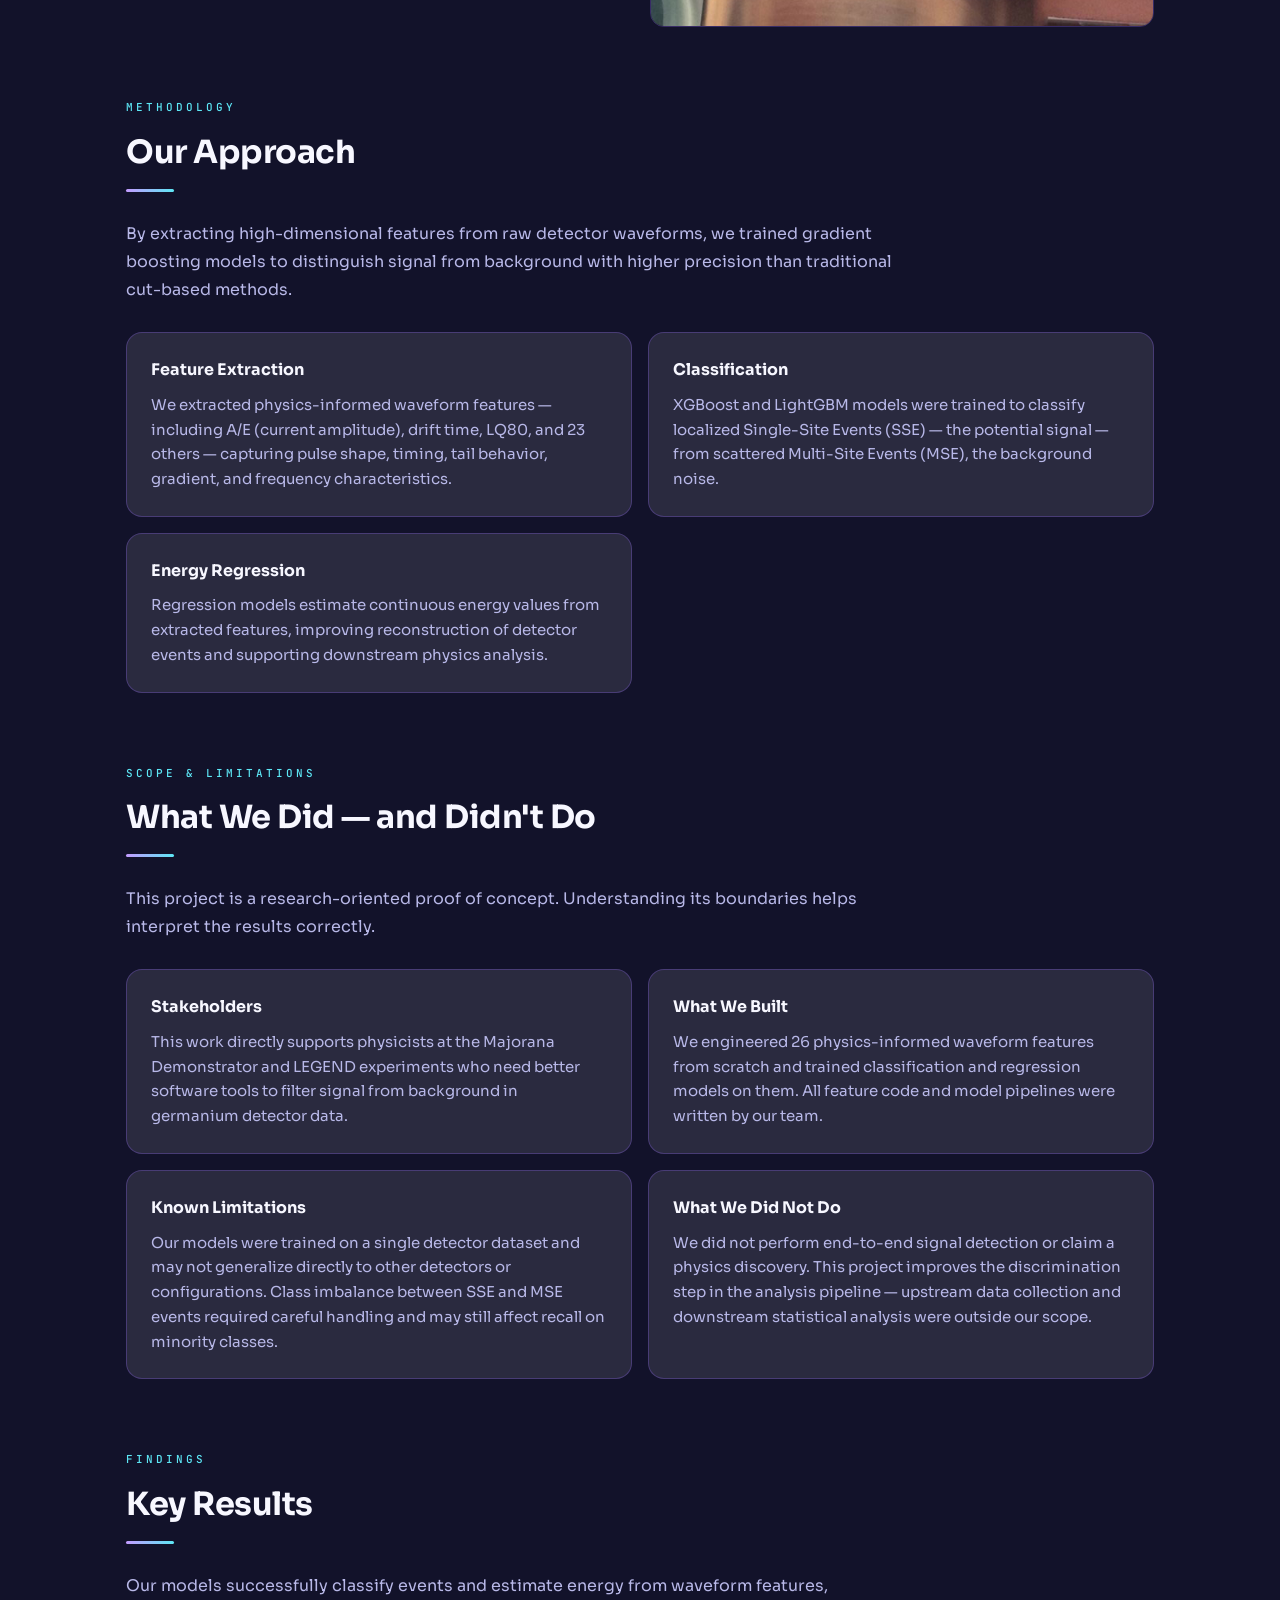
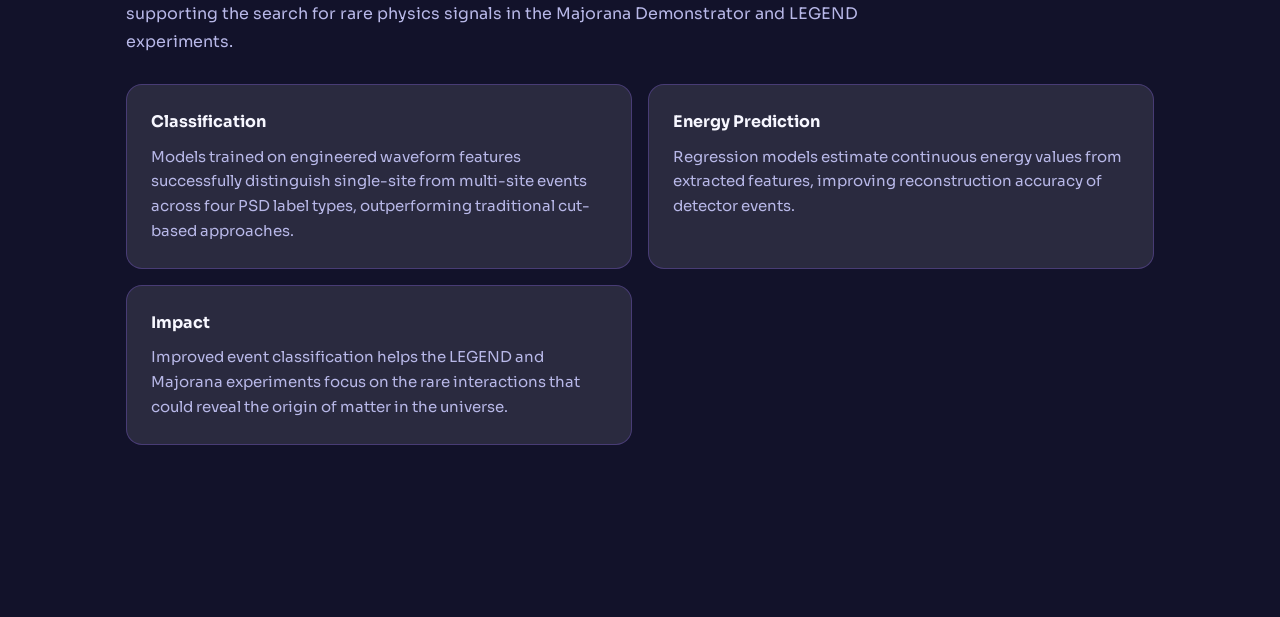
==== commit 30d58fbb: "add dropdown menu to script for mobile" ====
--- a/docs/index.html
+++ b/docs/index.html
@@ -36,6 +36,18 @@
       document.getElementById('theme-toggle').innerHTML = sunIcon;
     }
   }
+
+  function toggleMenu() {
+    const menu = document.getElementById('mobile-menu');
+    menu.classList.toggle('open');
+  }
+
+  // Close menu when a link is clicked
+  document.querySelectorAll('.mobile-menu a').forEach(link => {
+    link.addEventListener('click', () => {
+      document.getElementById('mobile-menu').classList.remove('open');
+    });
+  });
 </script>
 
 <body>
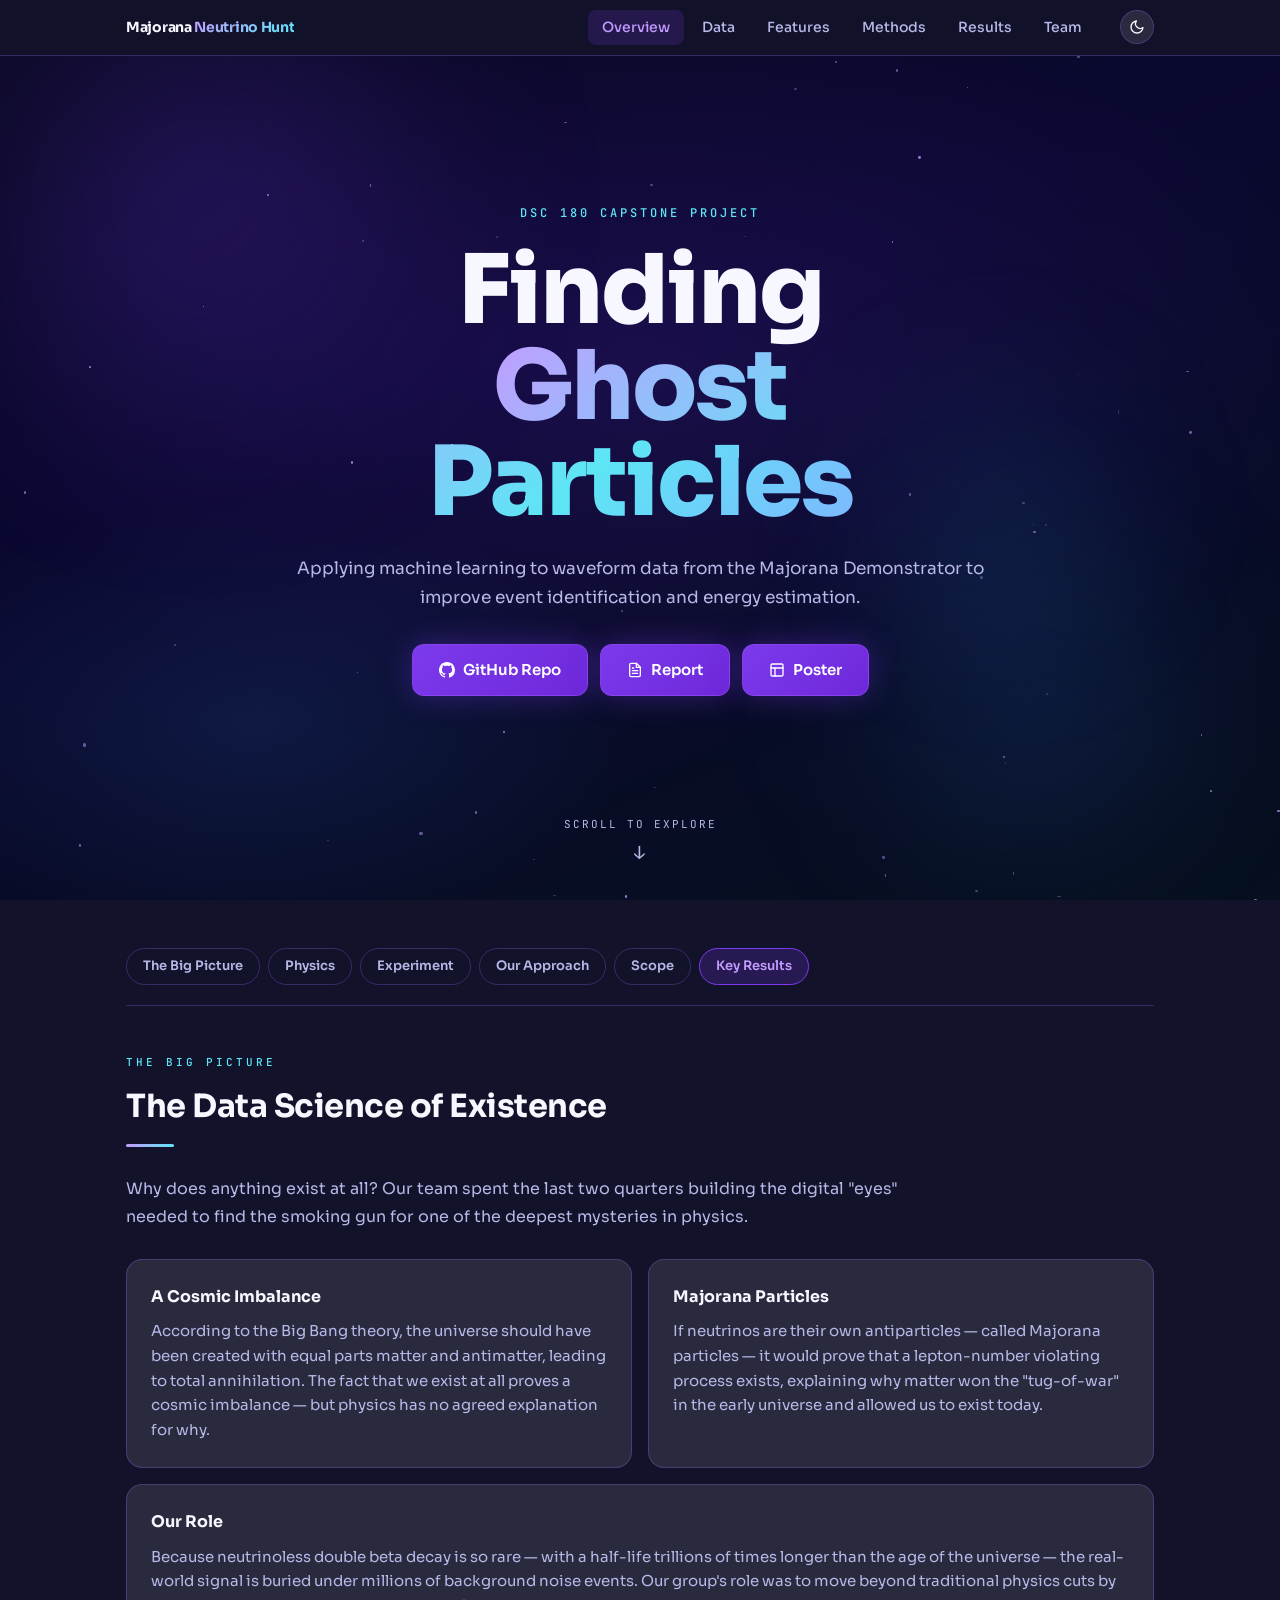
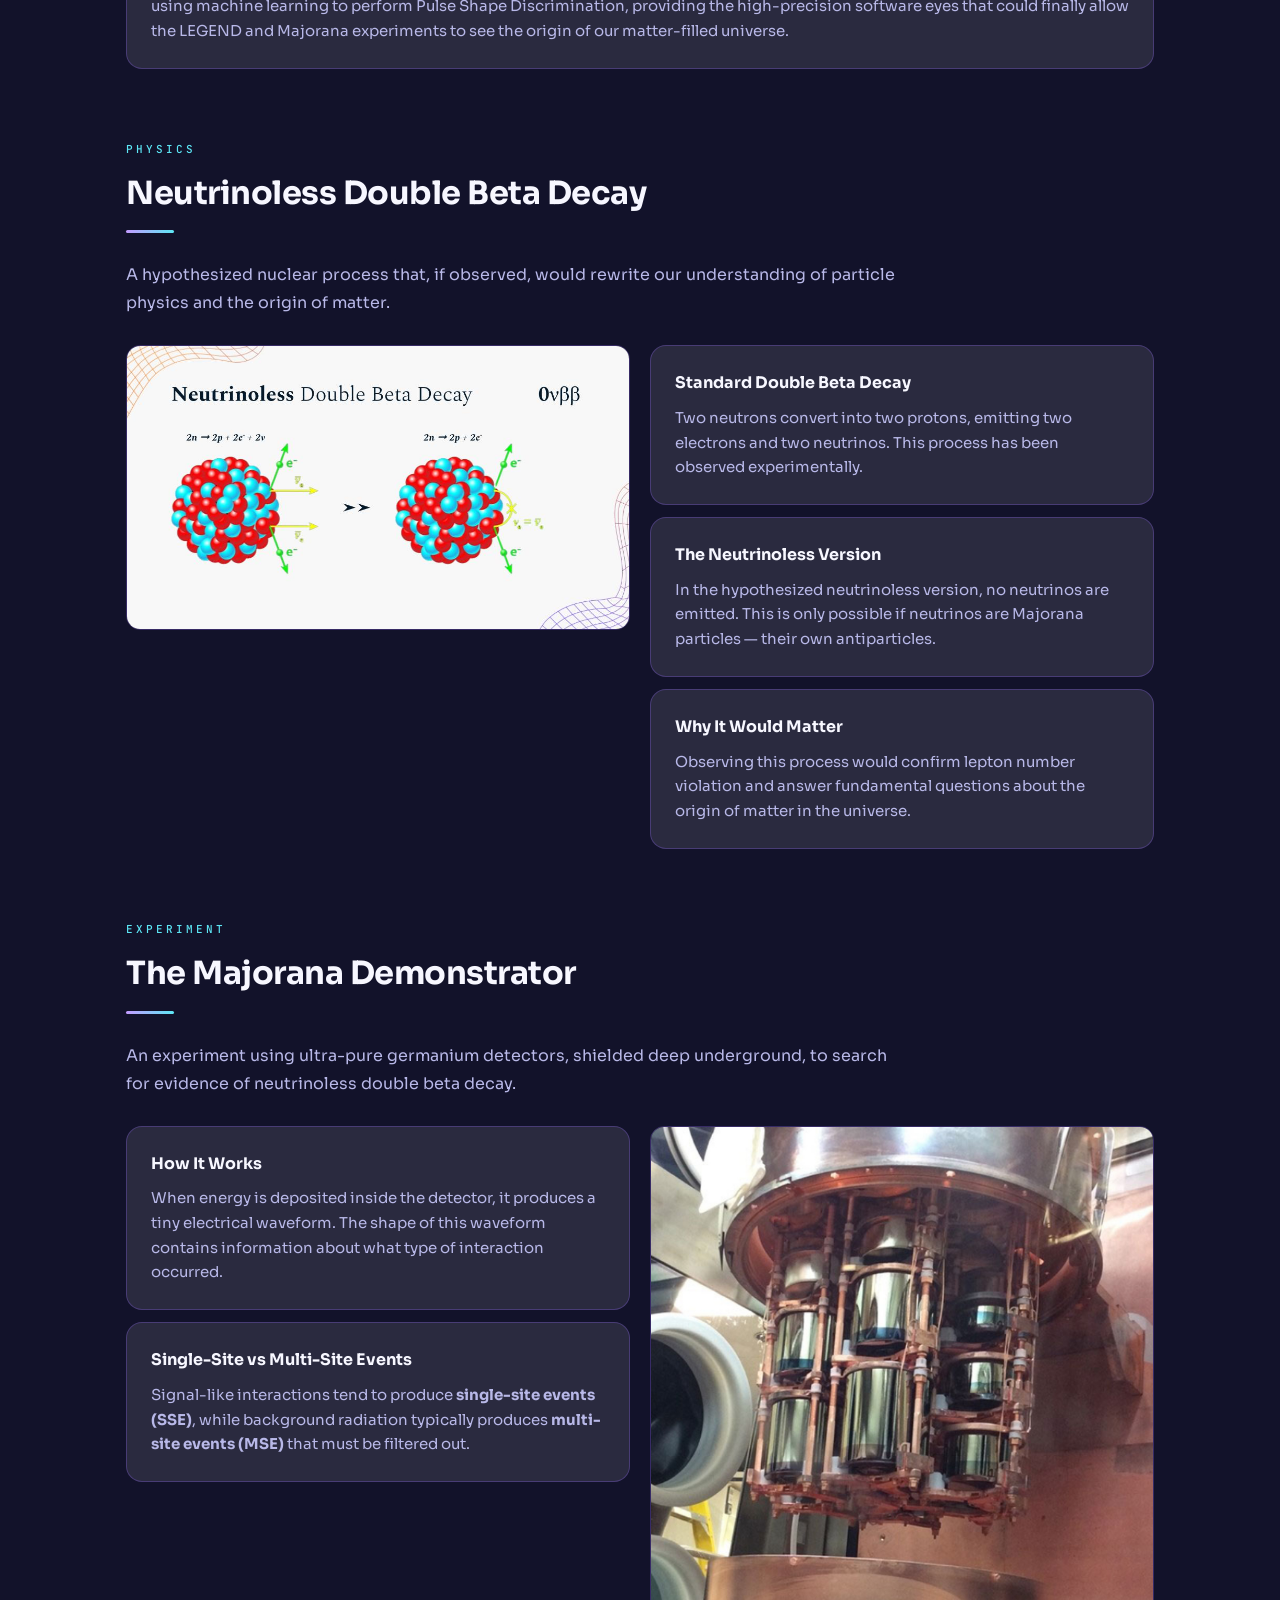
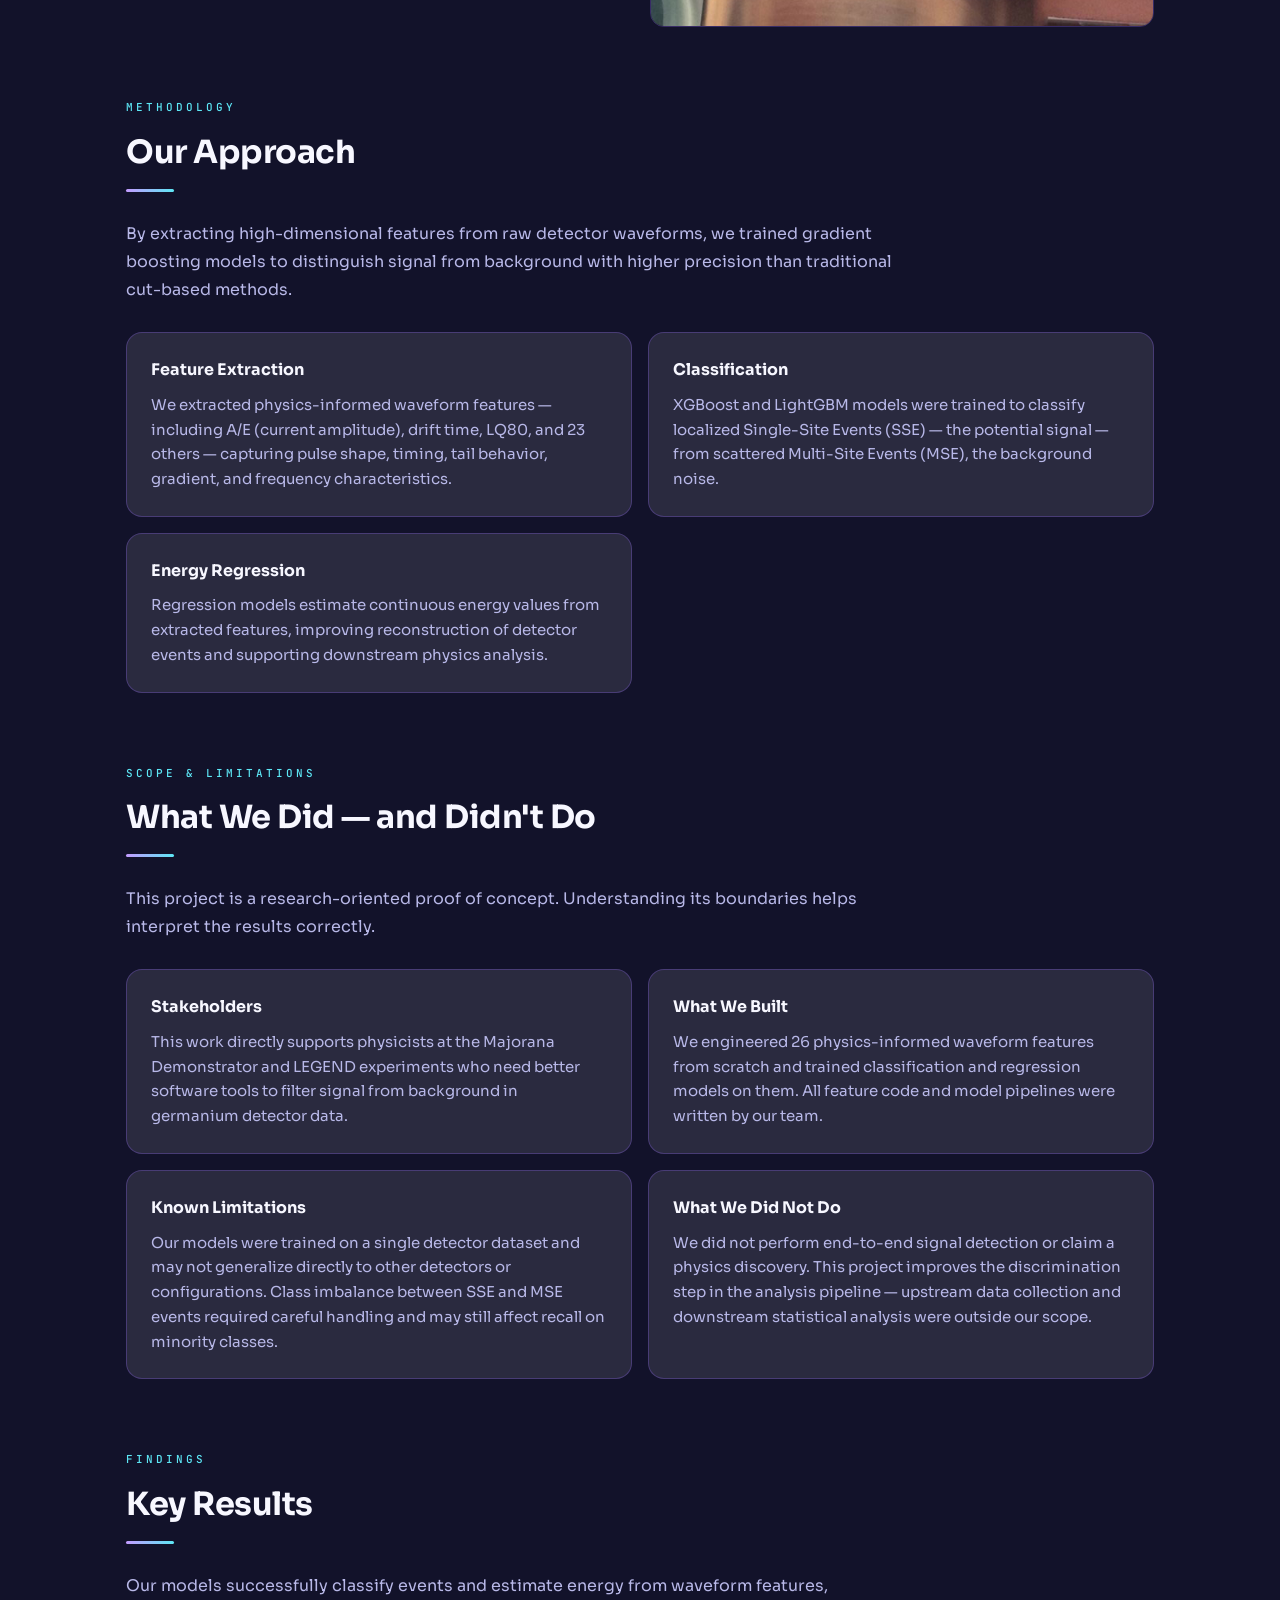
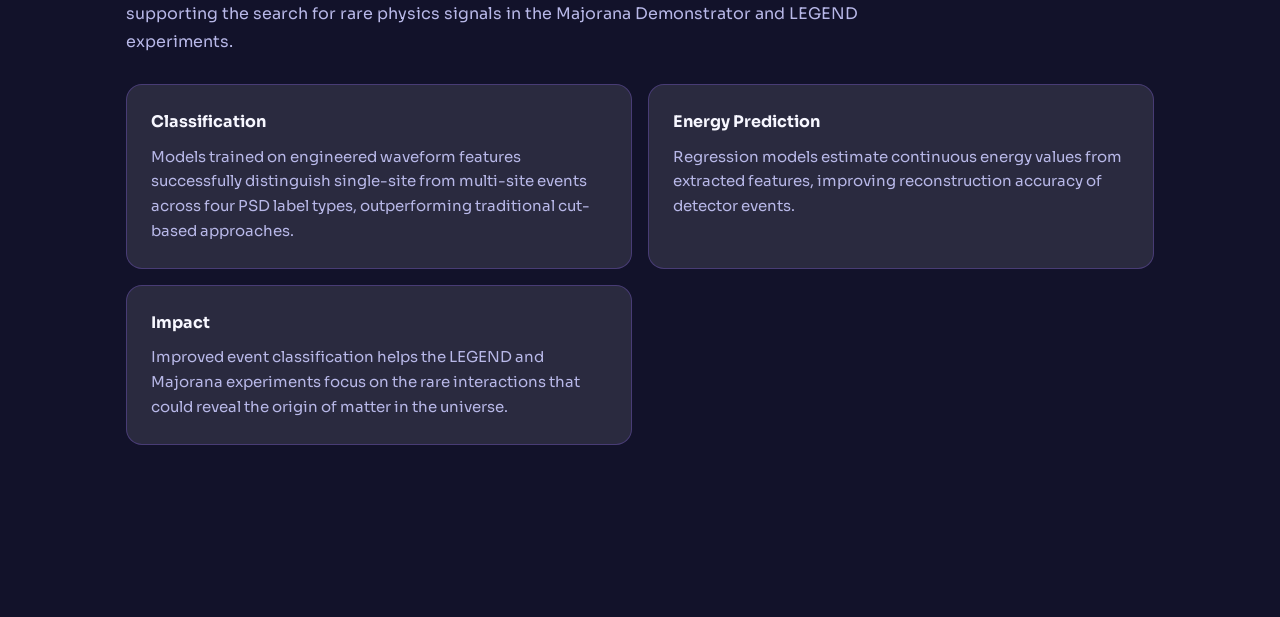
==== commit 89c841af: "add hamburger menu actually now" ====
--- a/docs/index.html
+++ b/docs/index.html
@@ -67,6 +67,9 @@
         </nav>
         <button class="theme-toggle" id="theme-toggle" onclick="toggleTheme()">
           <svg width="16" height="16" viewBox="0 0 24 24" fill="none" stroke="currentColor" stroke-width="2" stroke-linecap="round" stroke-linejoin="round"><path d="M21 12.79A9 9 0 1 1 11.21 3 7 7 0 0 0 21 12.79z"/></svg>
+        </button>
+        <button class="hamburger" id="hamburger" onclick="toggleMenu()">
+          <svg width="18" height="18" viewBox="0 0 24 24" fill="none" stroke="currentColor" stroke-width="2" stroke-linecap="round"><line x1="3" y1="6" x2="21" y2="6"/><line x1="3" y1="12" x2="21" y2="12"/><line x1="3" y1="18" x2="21" y2="18"/></svg>
         </button>
       </div>
     </div>
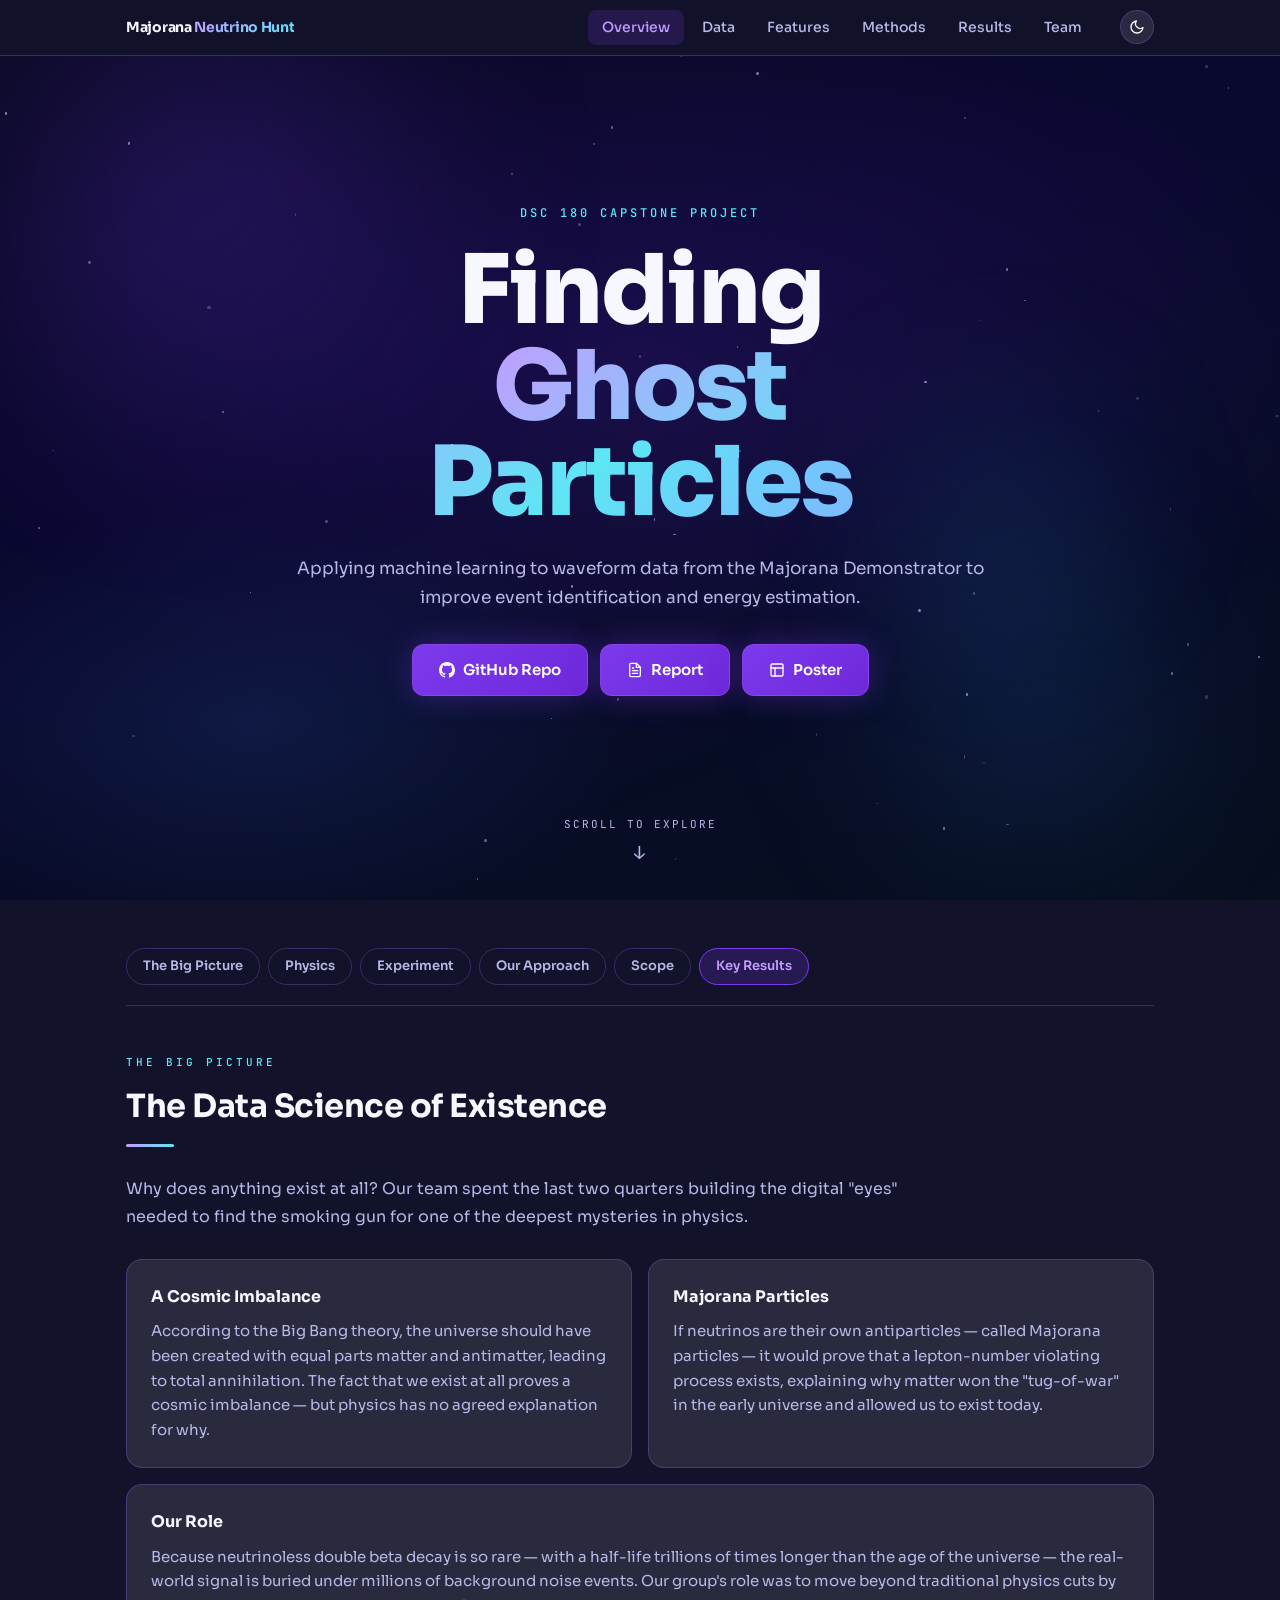
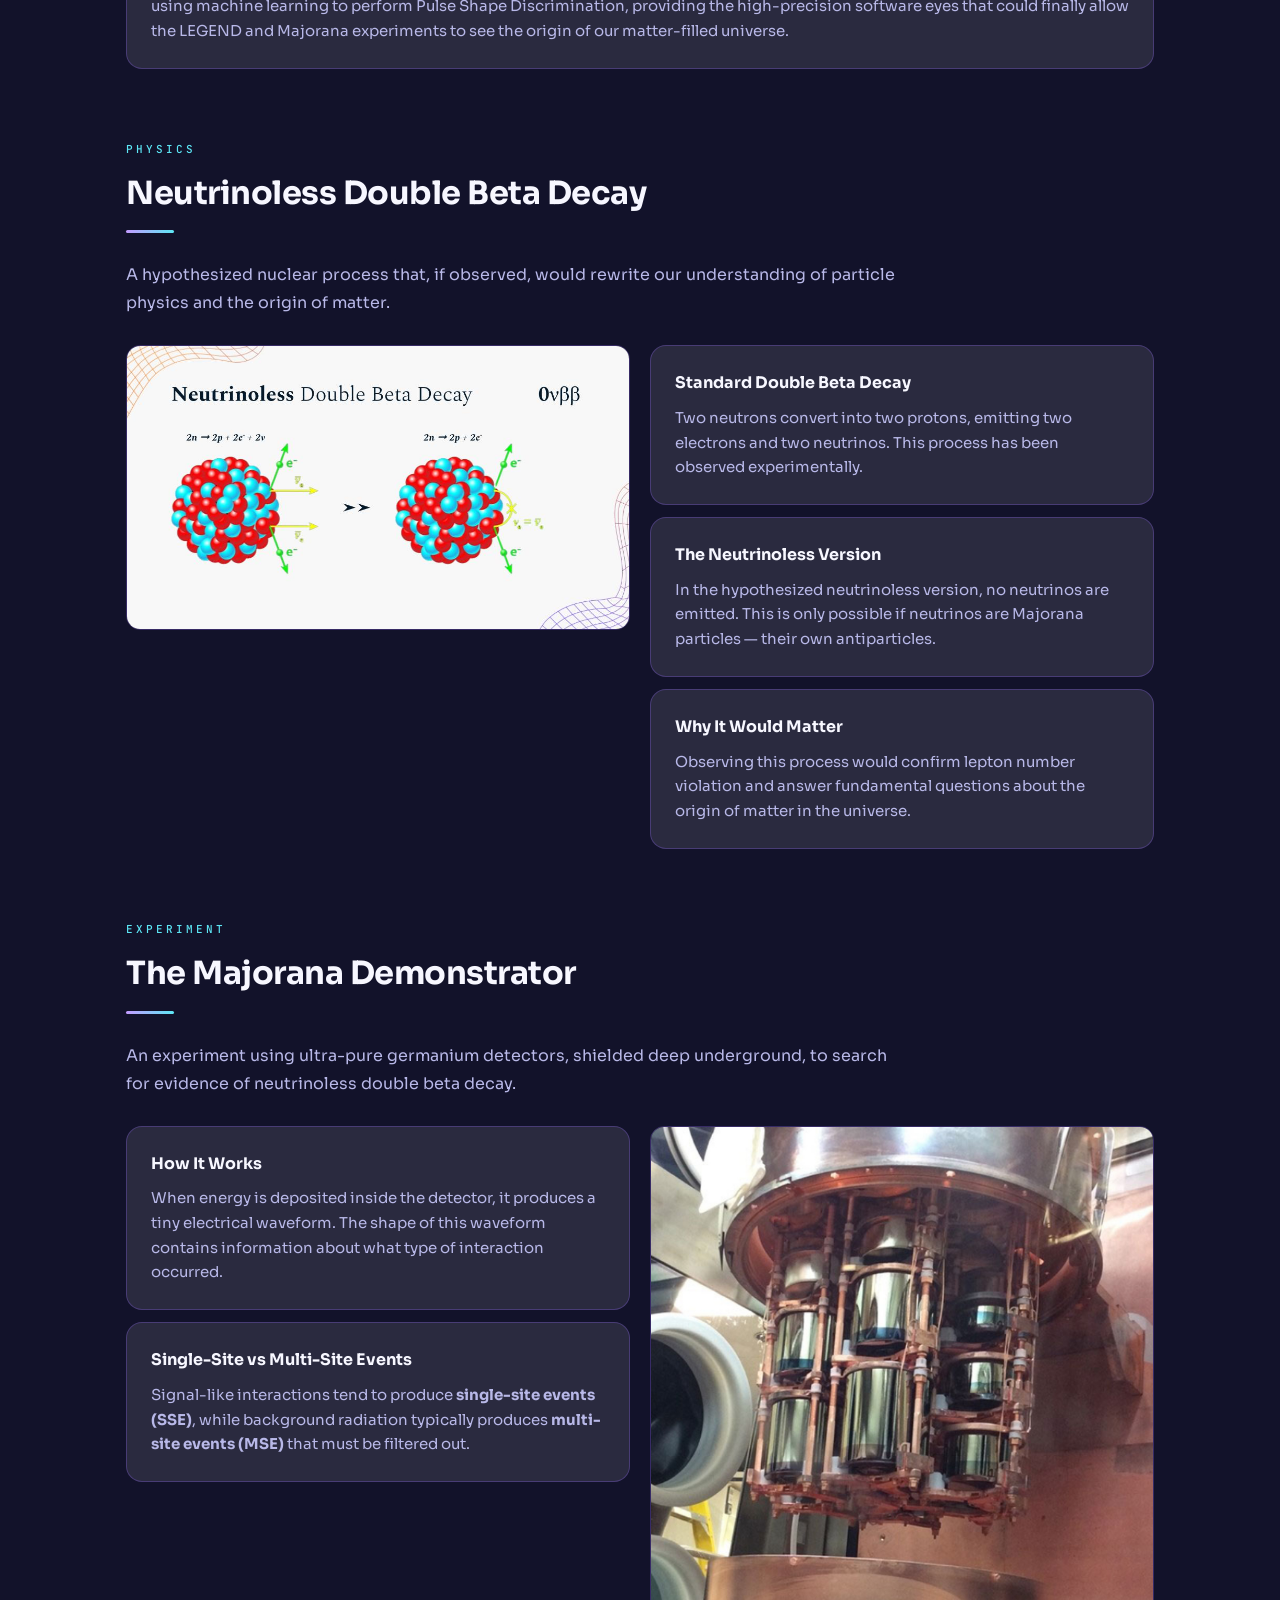
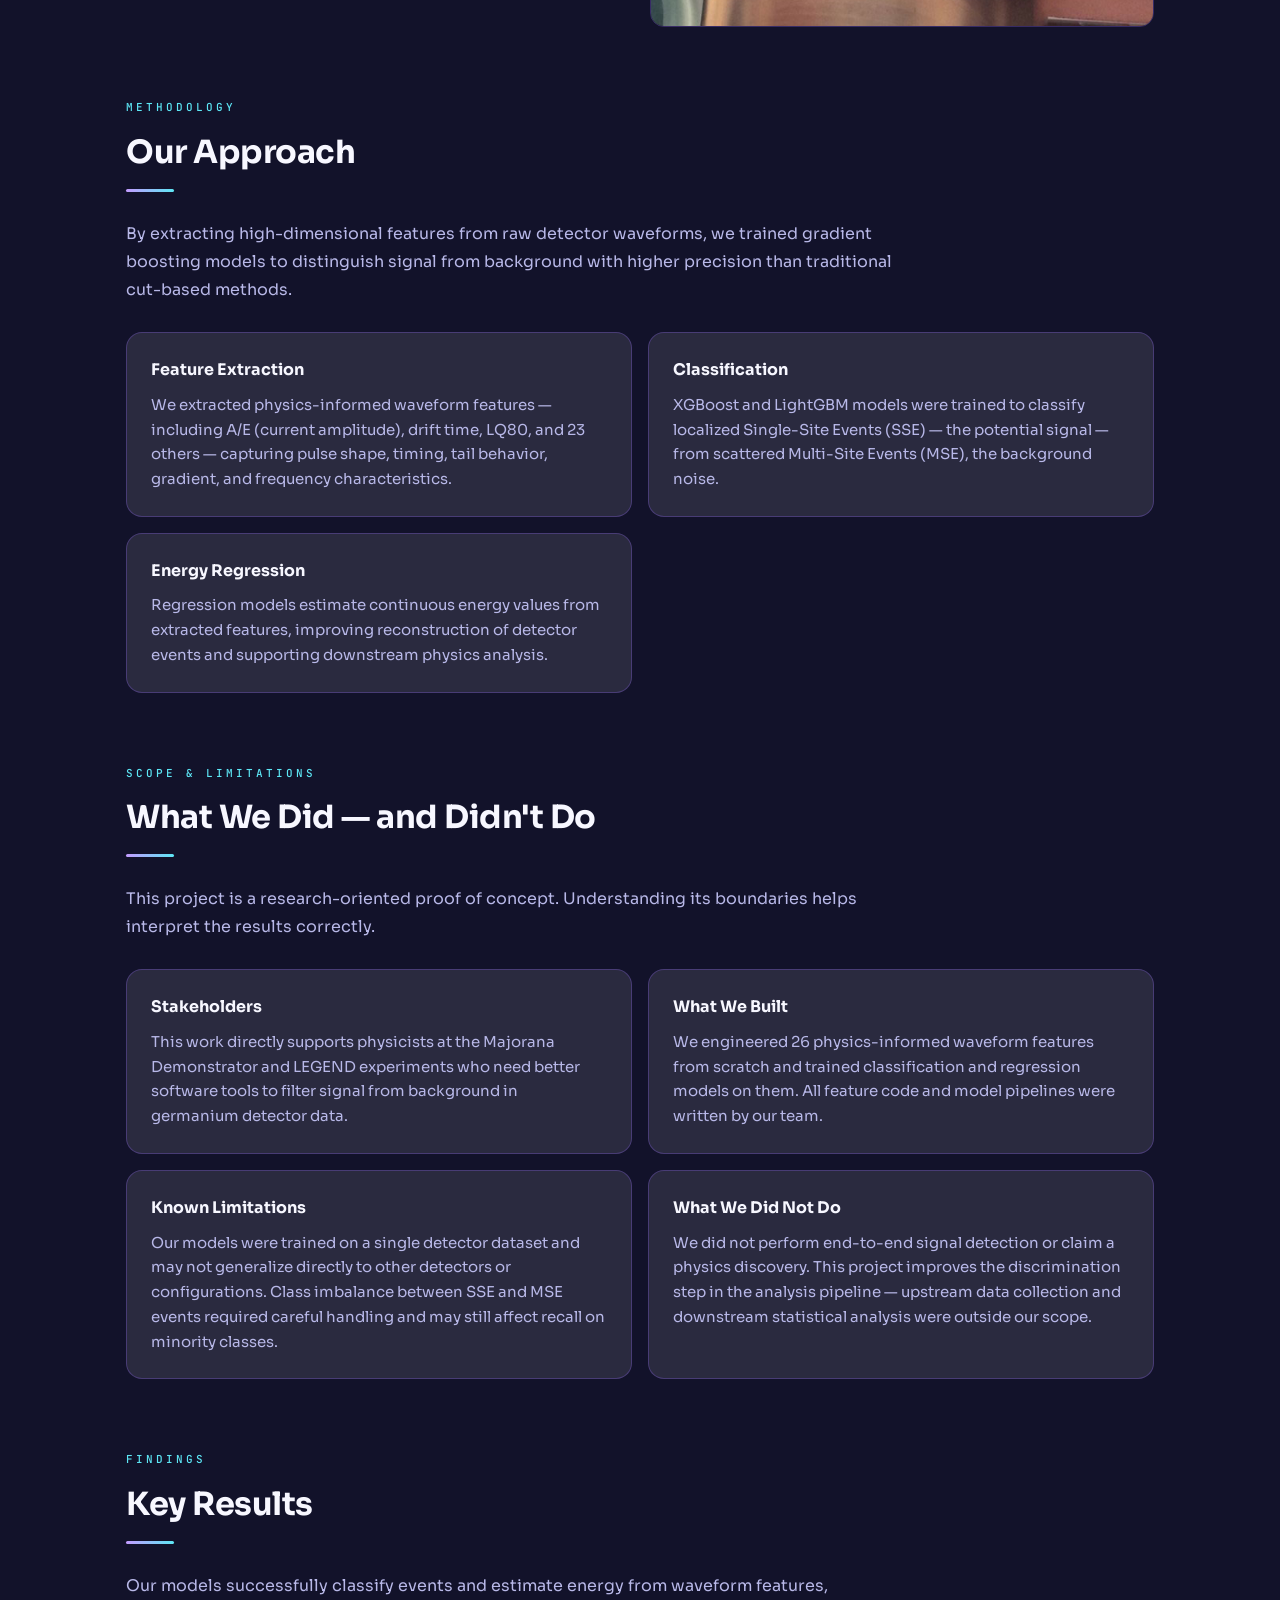
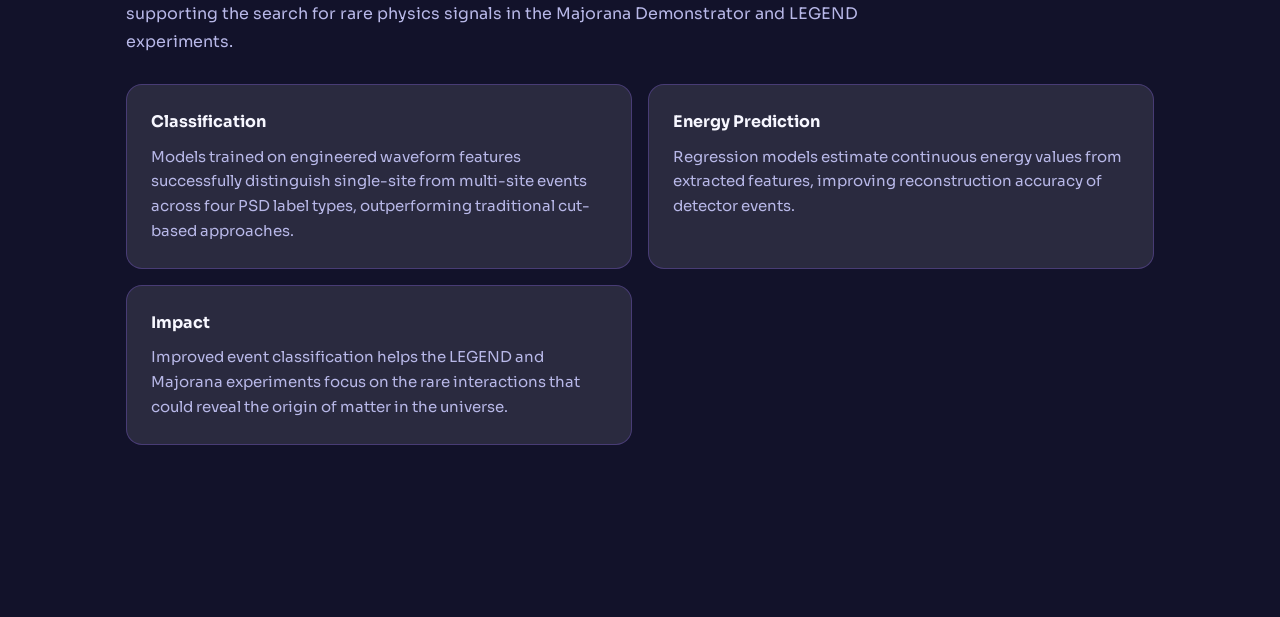
==== commit a2ed35ae: "fixed drop down size and style" ====
--- a/docs/index.html
+++ b/docs/index.html
@@ -10,48 +10,7 @@
   <link rel="stylesheet" href="style.css" />
 </head>
 
-<script>
-  const sunIcon = `<svg width="16" height="16" viewBox="0 0 24 24" fill="none" stroke="currentColor" stroke-width="2" stroke-linecap="round" stroke-linejoin="round"><circle cx="12" cy="12" r="5"/><line x1="12" y1="2" x2="12" y2="4"/><line x1="12" y1="20" x2="12" y2="22"/><line x1="4.22" y1="4.22" x2="5.64" y2="5.64"/><line x1="18.36" y1="18.36" x2="19.78" y2="19.78"/><line x1="2" y1="12" x2="4" y2="12"/><line x1="20" y1="12" x2="22" y2="12"/><line x1="4.22" y1="19.78" x2="5.64" y2="18.36"/><line x1="18.36" y1="5.64" x2="19.78" y2="4.22"/></svg>`;
-
-  const moonIcon = `<svg width="16" height="16" viewBox="0 0 24 24" fill="none" stroke="currentColor" stroke-width="2" stroke-linecap="round" stroke-linejoin="round"><path d="M21 12.79A9 9 0 1 1 11.21 3 7 7 0 0 0 21 12.79z"/></svg>`;
-
-  const saved = localStorage.getItem('theme') || 'dark';
-  if (saved === 'light') {
-    document.documentElement.setAttribute('data-theme', 'light');
-    document.getElementById('theme-toggle').innerHTML = sunIcon;
-  } else {
-    document.documentElement.removeAttribute('data-theme');
-    document.getElementById('theme-toggle').innerHTML = moonIcon;
-  }
-
-  function toggleTheme() {
-    const isLight = document.documentElement.getAttribute('data-theme') === 'light';
-    if (isLight) {
-      document.documentElement.removeAttribute('data-theme');
-      localStorage.setItem('theme', 'dark');
-      document.getElementById('theme-toggle').innerHTML = moonIcon;
-    } else {
-      document.documentElement.setAttribute('data-theme', 'light');
-      localStorage.setItem('theme', 'light');
-      document.getElementById('theme-toggle').innerHTML = sunIcon;
-    }
-  }
-
-  function toggleMenu() {
-    const menu = document.getElementById('mobile-menu');
-    menu.classList.toggle('open');
-  }
-
-  // Close menu when a link is clicked
-  document.querySelectorAll('.mobile-menu a').forEach(link => {
-    link.addEventListener('click', () => {
-      document.getElementById('mobile-menu').classList.remove('open');
-    });
-  });
-</script>
-
 <body>
-
   <!-- STICKY TOP NAV -->
   <header class="topnav visible">
     <div class="topnav-inner">
@@ -73,16 +32,26 @@
         </button>
       </div>
     </div>
-    <!-- Mobile dropdown -->
-    <div class="mobile-menu" id="mobile-menu">
-      <a href="index.html">Overview</a>
-      <a href="data.html">Data</a>
-      <a href="features.html">Features</a>
-      <a href="methods.html">Methods</a>
-      <a href="results.html">Results</a>
-      <a href="team.html">Team</a>
-    </div>
   </header>
+
+  <!-- Overlay -->
+  <div class="mobile-menu-overlay" id="mobile-menu-overlay" onclick="toggleMenu()"></div>
+
+  <!-- Drawer -->
+  <div class="mobile-menu" id="mobile-menu">
+    <div class="mobile-menu-header">
+      <span class="mobile-menu-brand">Majorana <span>Neutrino Hunt</span></span>
+      <button class="mobile-menu-close" onclick="toggleMenu()">
+        <svg width="14" height="14" viewBox="0 0 24 24" fill="none" stroke="currentColor" stroke-width="2" stroke-linecap="round"><line x1="18" y1="6" x2="6" y2="18"/><line x1="6" y1="6" x2="18" y2="18"/></svg>
+      </button>
+    </div>
+    <a href="index.html" class="active">Overview</a>
+    <a href="data.html">Data</a>
+    <a href="features.html">Features</a>
+    <a href="methods.html">Methods</a>
+    <a href="results.html">Results</a>
+    <a href="team.html">Team</a>
+  </div>
 
   <!-- HERO -->
   <section class="hero-screen">
@@ -341,6 +310,48 @@
   </main>
 
   <script>
+    const sunIcon = `<svg width="16" height="16" viewBox="0 0 24 24" fill="none" stroke="currentColor" stroke-width="2" stroke-linecap="round" stroke-linejoin="round"><circle cx="12" cy="12" r="5"/><line x1="12" y1="2" x2="12" y2="4"/><line x1="12" y1="20" x2="12" y2="22"/><line x1="4.22" y1="4.22" x2="5.64" y2="5.64"/><line x1="18.36" y1="18.36" x2="19.78" y2="19.78"/><line x1="2" y1="12" x2="4" y2="12"/><line x1="20" y1="12" x2="22" y2="12"/><line x1="4.22" y1="19.78" x2="5.64" y2="18.36"/><line x1="18.36" y1="5.64" x2="19.78" y2="4.22"/></svg>`;
+    const moonIcon = `<svg width="16" height="16" viewBox="0 0 24 24" fill="none" stroke="currentColor" stroke-width="2" stroke-linecap="round" stroke-linejoin="round"><path d="M21 12.79A9 9 0 1 1 11.21 3 7 7 0 0 0 21 12.79z"/></svg>`;
+
+    // Apply saved theme on load
+    const saved = localStorage.getItem('theme') || 'dark';
+    if (saved === 'light') {
+      document.documentElement.setAttribute('data-theme', 'light');
+      document.getElementById('theme-toggle').innerHTML = sunIcon;
+    } else {
+      document.documentElement.removeAttribute('data-theme');
+      document.getElementById('theme-toggle').innerHTML = moonIcon;
+    }
+
+    function toggleTheme() {
+      const isLight = document.documentElement.getAttribute('data-theme') === 'light';
+      if (isLight) {
+        document.documentElement.removeAttribute('data-theme');
+        localStorage.setItem('theme', 'dark');
+        document.getElementById('theme-toggle').innerHTML = moonIcon;
+      } else {
+        document.documentElement.setAttribute('data-theme', 'light');
+        localStorage.setItem('theme', 'light');
+        document.getElementById('theme-toggle').innerHTML = sunIcon;
+      }
+    }
+
+    function toggleMenu() {
+      const menu = document.getElementById('mobile-menu');
+      const overlay = document.getElementById('mobile-menu-overlay');
+      menu.classList.toggle('open');
+      overlay.classList.toggle('open');
+      document.body.style.overflow = menu.classList.contains('open') ? 'hidden' : '';
+    }
+
+    document.querySelectorAll('.mobile-menu a').forEach(link => {
+      link.addEventListener('click', () => {
+        document.getElementById('mobile-menu').classList.remove('open');
+        document.getElementById('mobile-menu-overlay').classList.remove('open');
+        document.body.style.overflow = '';
+      });
+    });
+
     // Category nav scroll-spy
     const sections = document.querySelectorAll('section[id]');
     const catLinks = document.querySelectorAll('.cat-link');
@@ -355,6 +366,7 @@
     }, { rootMargin: '-30% 0px -60% 0px' });
     sections.forEach(s => navObs.observe(s));
 
+    // Particles
     const field = document.getElementById('particles');
     for (let i = 0; i < 60; i++) {
       const dot = document.createElement('div');
--- a/docs/style.css
+++ b/docs/style.css
@@ -982,27 +982,85 @@
 
 .mobile-menu {
   display: none;
+  position: fixed;
+  top: 0; right: 0; bottom: 0;
+  width: 75%;
+  max-width: 300px;
+  background: var(--bg-surface);
+  border-left: 1px solid var(--border);
+  z-index: 9999;
   flex-direction: column;
-  background: var(--nav-bg);
-  border-top: 1px solid var(--border);
-  padding: 8px 0;
-  width: 100%;
+  padding: 24px;
+  transform: translateX(100%);
+  transition: transform 0.3s ease;
+  box-shadow: -8px 0 40px rgba(0, 0, 0, 0.4);
+}
+
+.mobile-menu.open {
+  display: flex;
+  transform: translateX(0);
+}
+
+/* Dim overlay behind drawer */
+.mobile-menu-overlay {
+  display: none;
+  position: fixed;
+  inset: 0;
+  background: rgba(0, 0, 0, 0.5);
+  z-index: 9998;
+  backdrop-filter: blur(2px);
+}
+
+.mobile-menu-overlay.open { display: block; }
+
+.mobile-menu-header {
+  display: flex;
+  align-items: center;
+  justify-content: space-between;
+  margin-bottom: 8px;
+  padding-bottom: 20px;
+  border-bottom: 1px solid var(--border);
+}
+
+.mobile-menu-brand {
+  font-size: 13px;
+  font-weight: 700;
+  color: var(--text);
+}
+
+.mobile-menu-brand span {
+  background: linear-gradient(135deg, var(--accent-bright), var(--accent-cyan));
+  -webkit-background-clip: text;
+  -webkit-text-fill-color: transparent;
+  background-clip: text;
+}
+
+.mobile-menu-close {
+  background: var(--card-bg);
+  border: 1px solid var(--border);
+  color: var(--text);
+  border-radius: 8px;
+  width: 32px; height: 32px;
+  display: flex; align-items: center; justify-content: center;
+  cursor: pointer;
+  flex-shrink: 0;
 }
 
 .mobile-menu a {
   text-decoration: none;
   color: var(--text-muted);
-  padding: 12px 20px;
-  font-size: 14px;
-  font-weight: 500;
+  padding: 14px 8px;
+  font-size: 16px;
+  font-weight: 600;
+  width: 100%;
   border-bottom: 1px solid var(--border);
-  transition: color 0.2s, background 0.2s;
-}
-
-.mobile-menu a:last-child { border-bottom: none; }
-.mobile-menu a:hover { color: var(--text); background: var(--card-bg); }
+  transition: color 0.2s, padding-left 0.2s;
+  letter-spacing: -0.2px;
+}
+
+.mobile-menu a:last-of-type { border-bottom: none; }
+.mobile-menu a:hover { color: var(--text); padding-left: 14px; }
 .mobile-menu a.active { color: var(--accent-bright); }
-.mobile-menu.open { display: flex; }
 
 @media (max-width: 640px) {
   .topnav-inner { padding: 0 16px; }
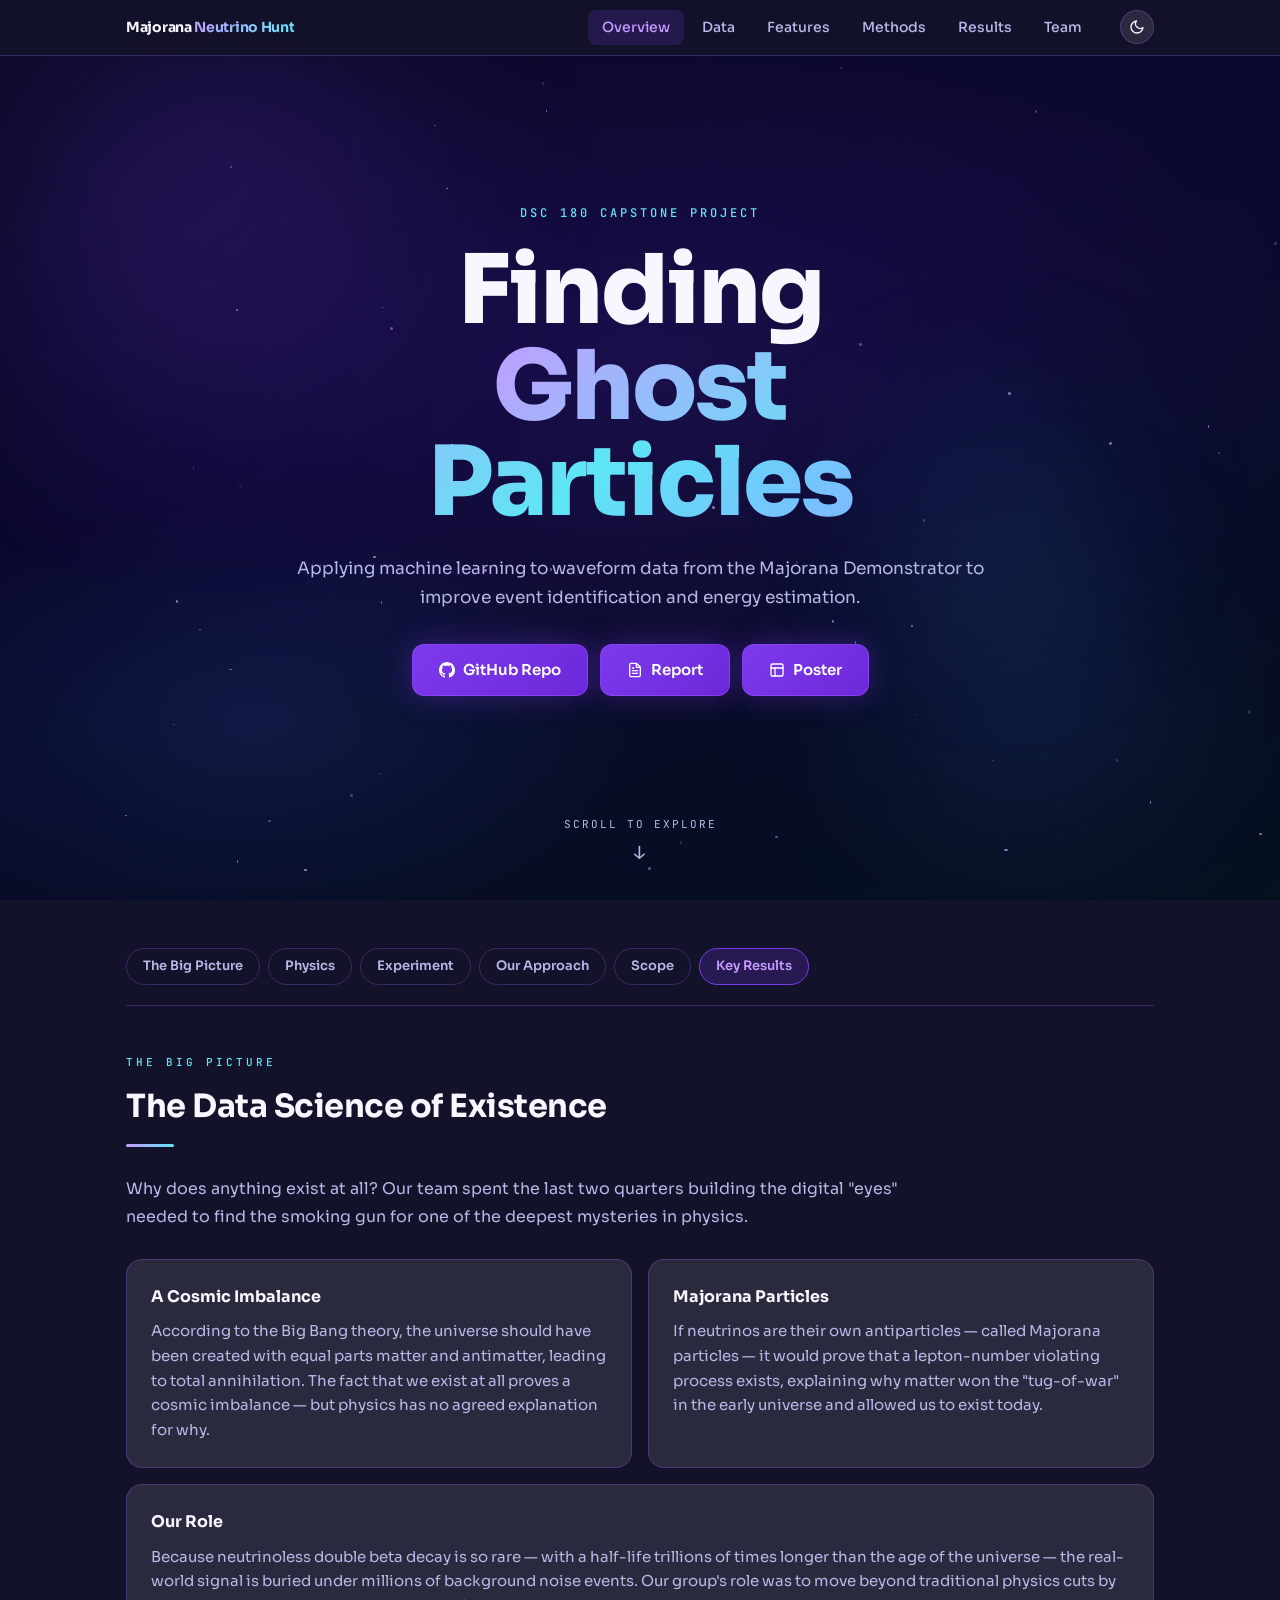
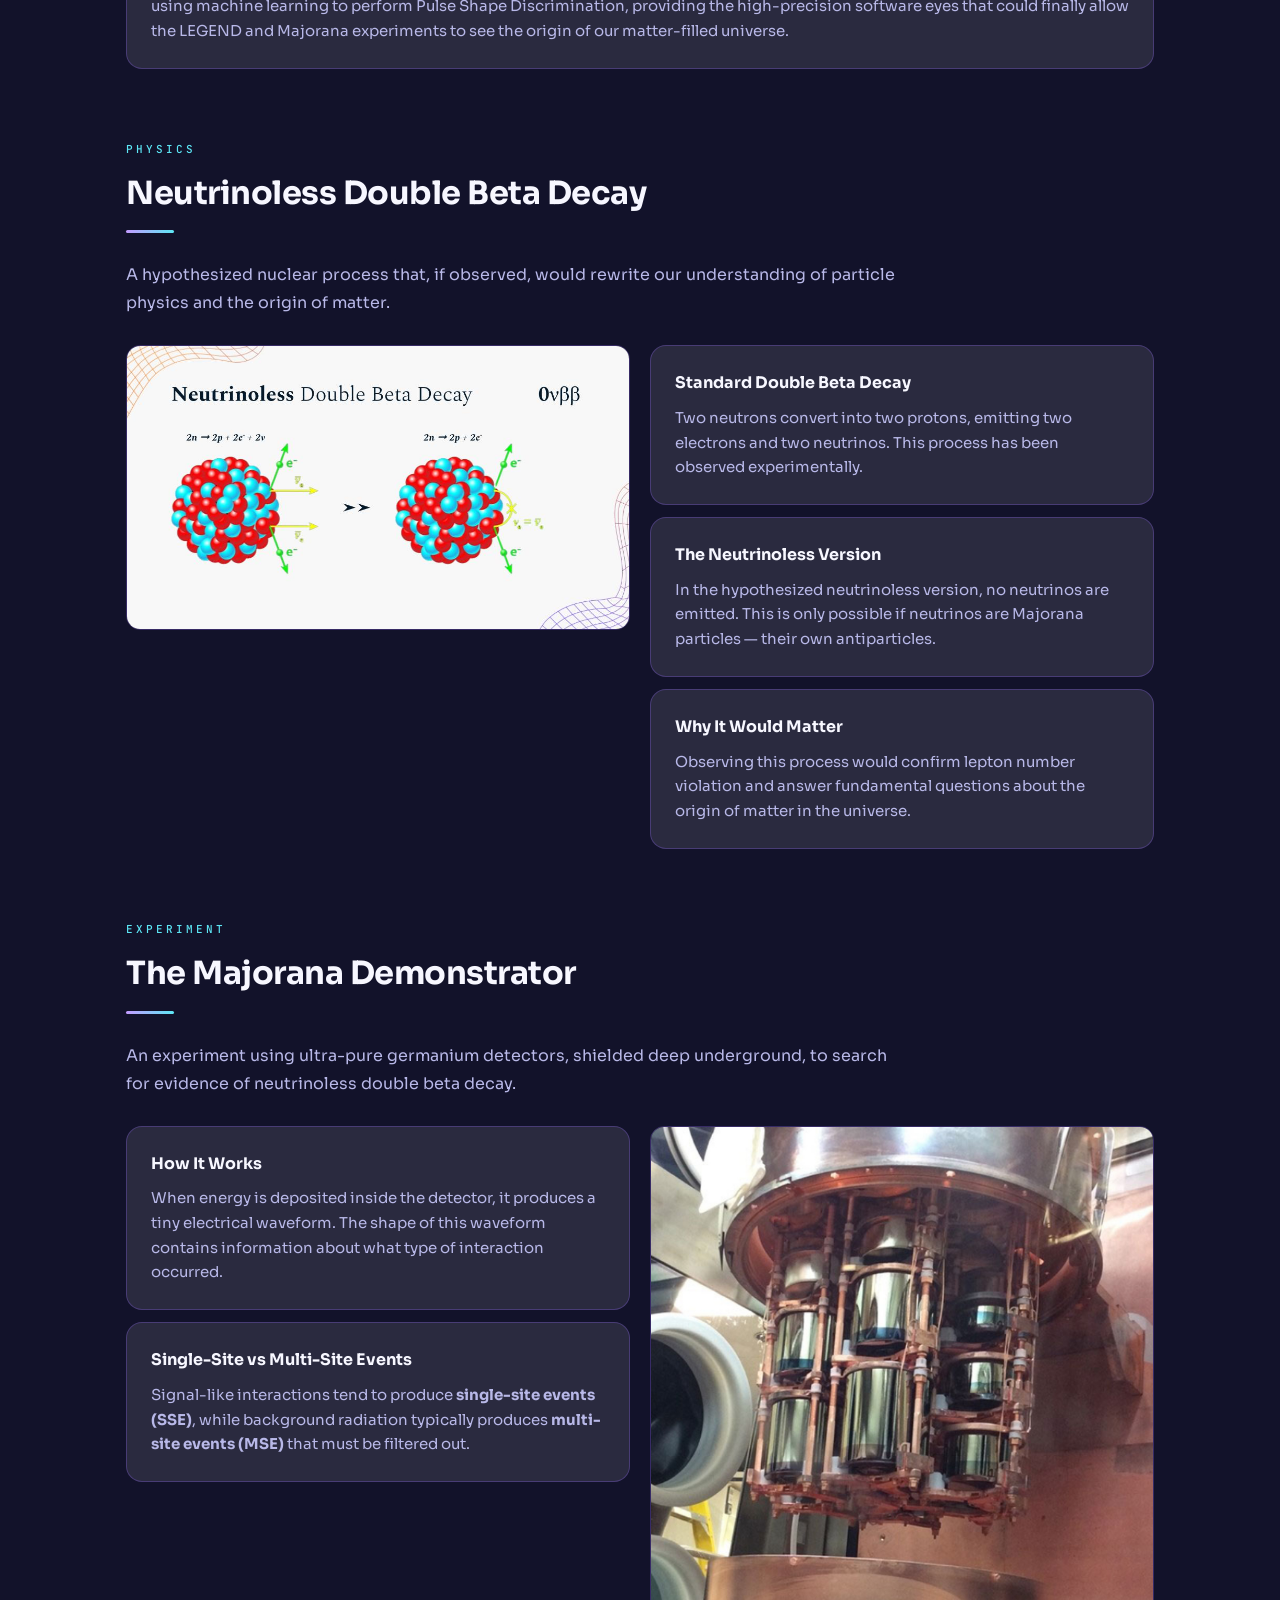
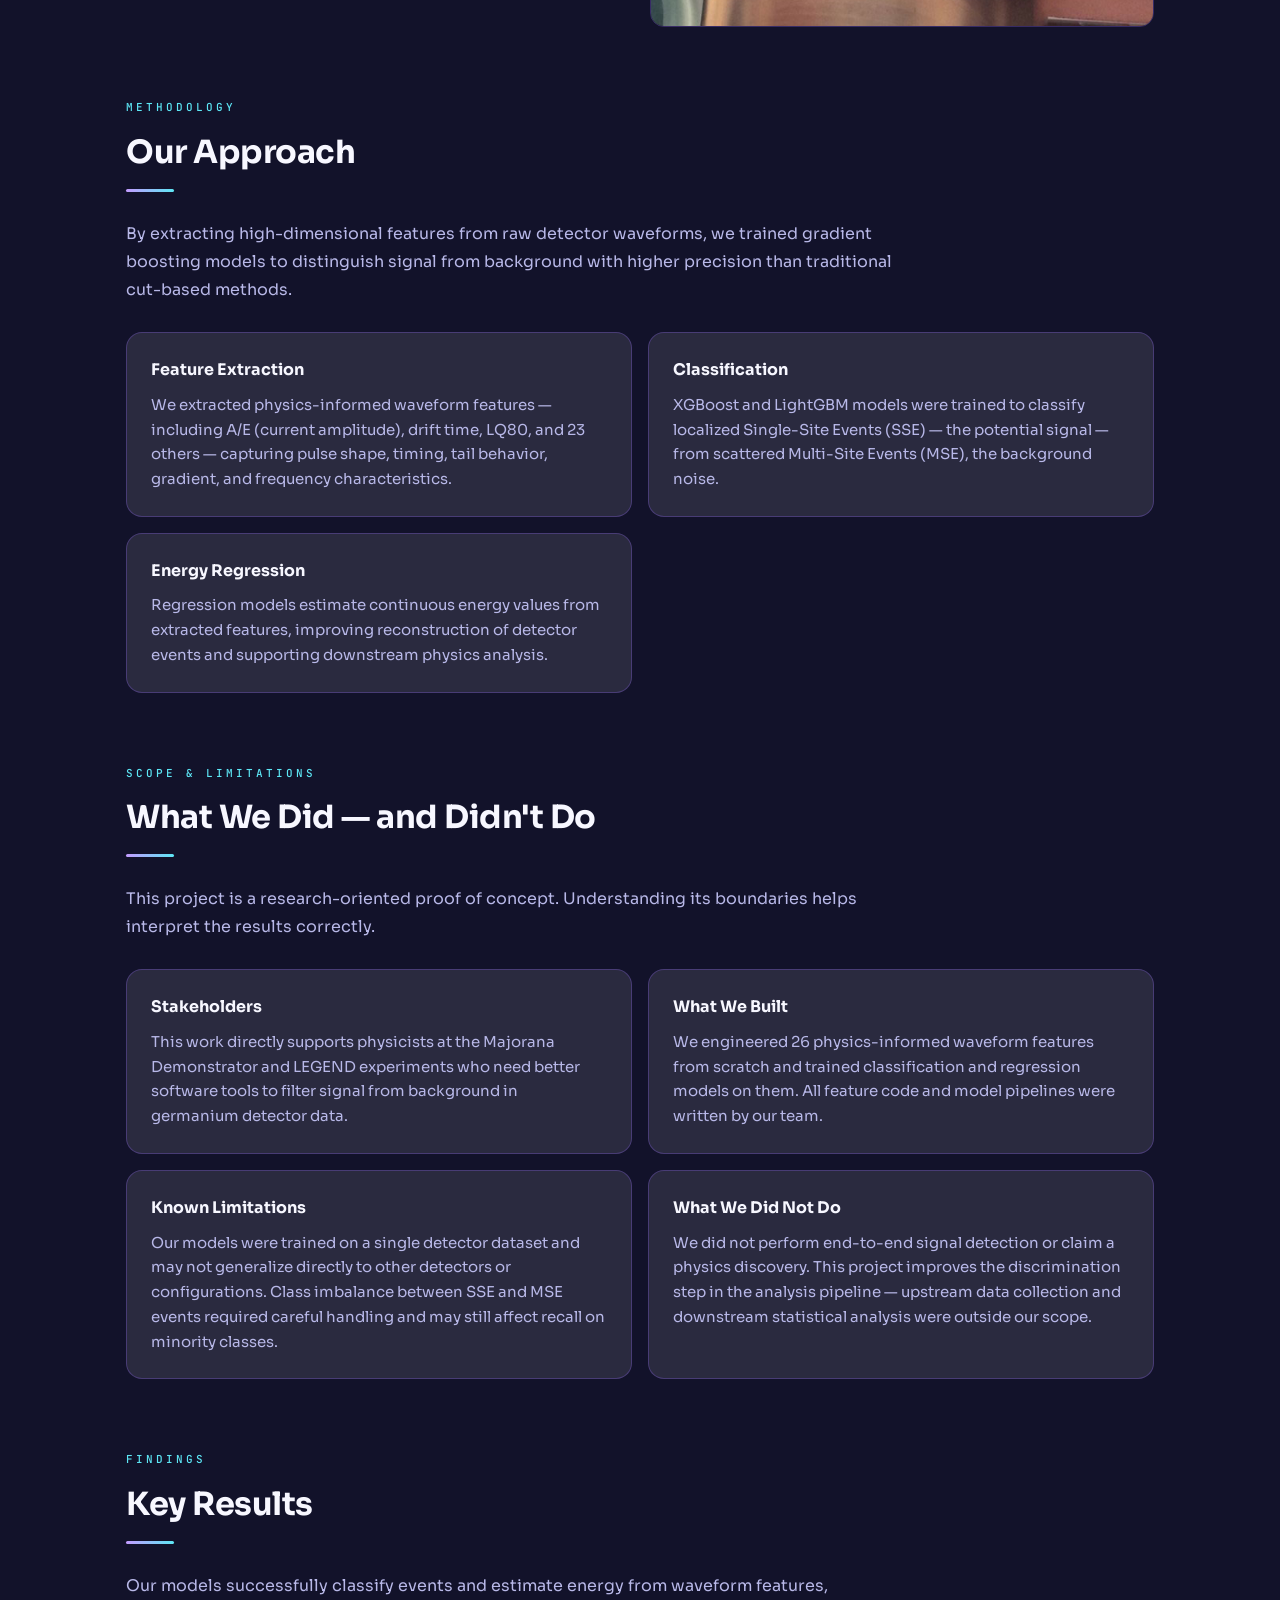
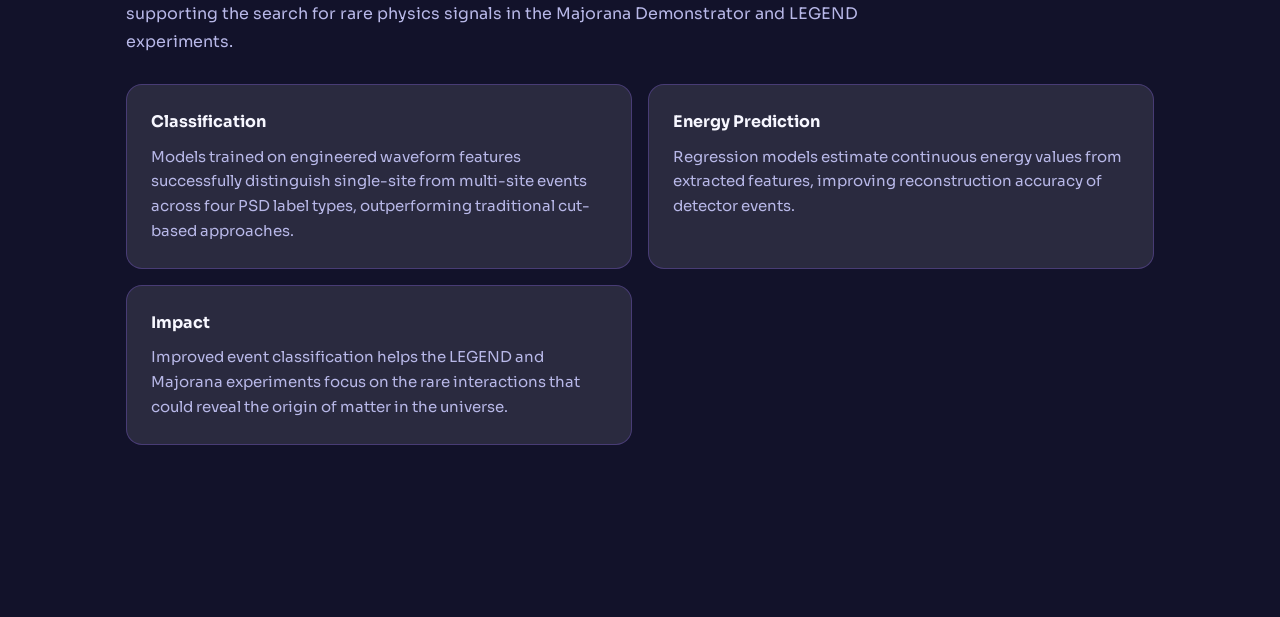
==== commit e22a0b39: "made brand to lead to overview page" ====
--- a/docs/index.html
+++ b/docs/index.html
@@ -14,7 +14,7 @@
   <!-- STICKY TOP NAV -->
   <header class="topnav visible">
     <div class="topnav-inner">
-      <span class="topnav-brand">Majorana <span>Neutrino Hunt</span></span>
+      <a href="index.html" class="topnav-brand">Majorana <span>Neutrino Hunt</span></a>
       <div class="topnav-right">
         <nav class="topnav-links">
           <a href="index.html" class="active">Overview</a>
@@ -40,7 +40,7 @@
   <!-- Drawer -->
   <div class="mobile-menu" id="mobile-menu">
     <div class="mobile-menu-header">
-      <span class="mobile-menu-brand">Majorana <span>Neutrino Hunt</span></span>
+      <a href="index.html" class="mobile-menu-brand">Majorana <span>Neutrino Hunt</span></a>
       <button class="mobile-menu-close" onclick="toggleMenu()">
         <svg width="14" height="14" viewBox="0 0 24 24" fill="none" stroke="currentColor" stroke-width="2" stroke-linecap="round"><line x1="18" y1="6" x2="6" y2="18"/><line x1="6" y1="6" x2="18" y2="18"/></svg>
       </button>
--- a/docs/style.css
+++ b/docs/style.css
@@ -1080,4 +1080,12 @@
     height: 34px;
     flex-shrink: 0;
   }
+}
+
+.topnav-brand {
+  text-decoration: none;
+}
+
+.mobile-menu-brand {
+  text-decoration: none;
 }
